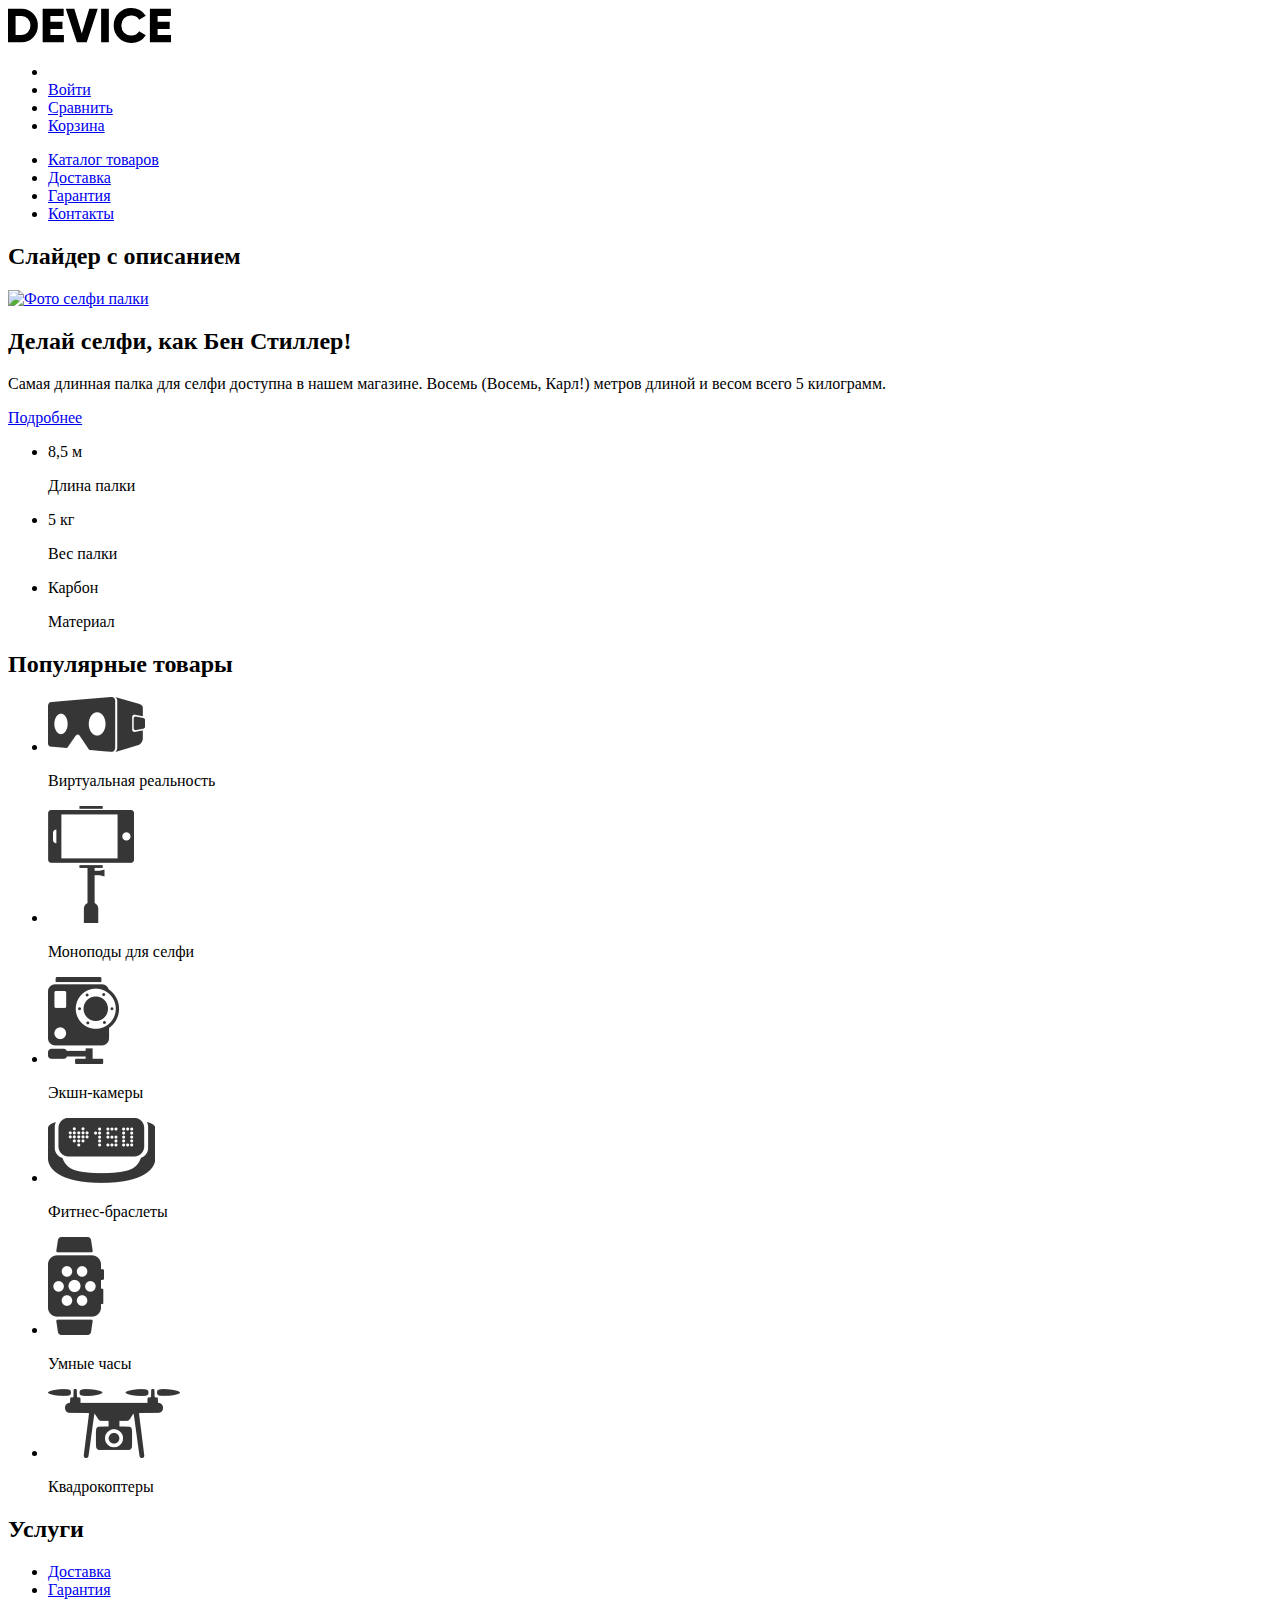
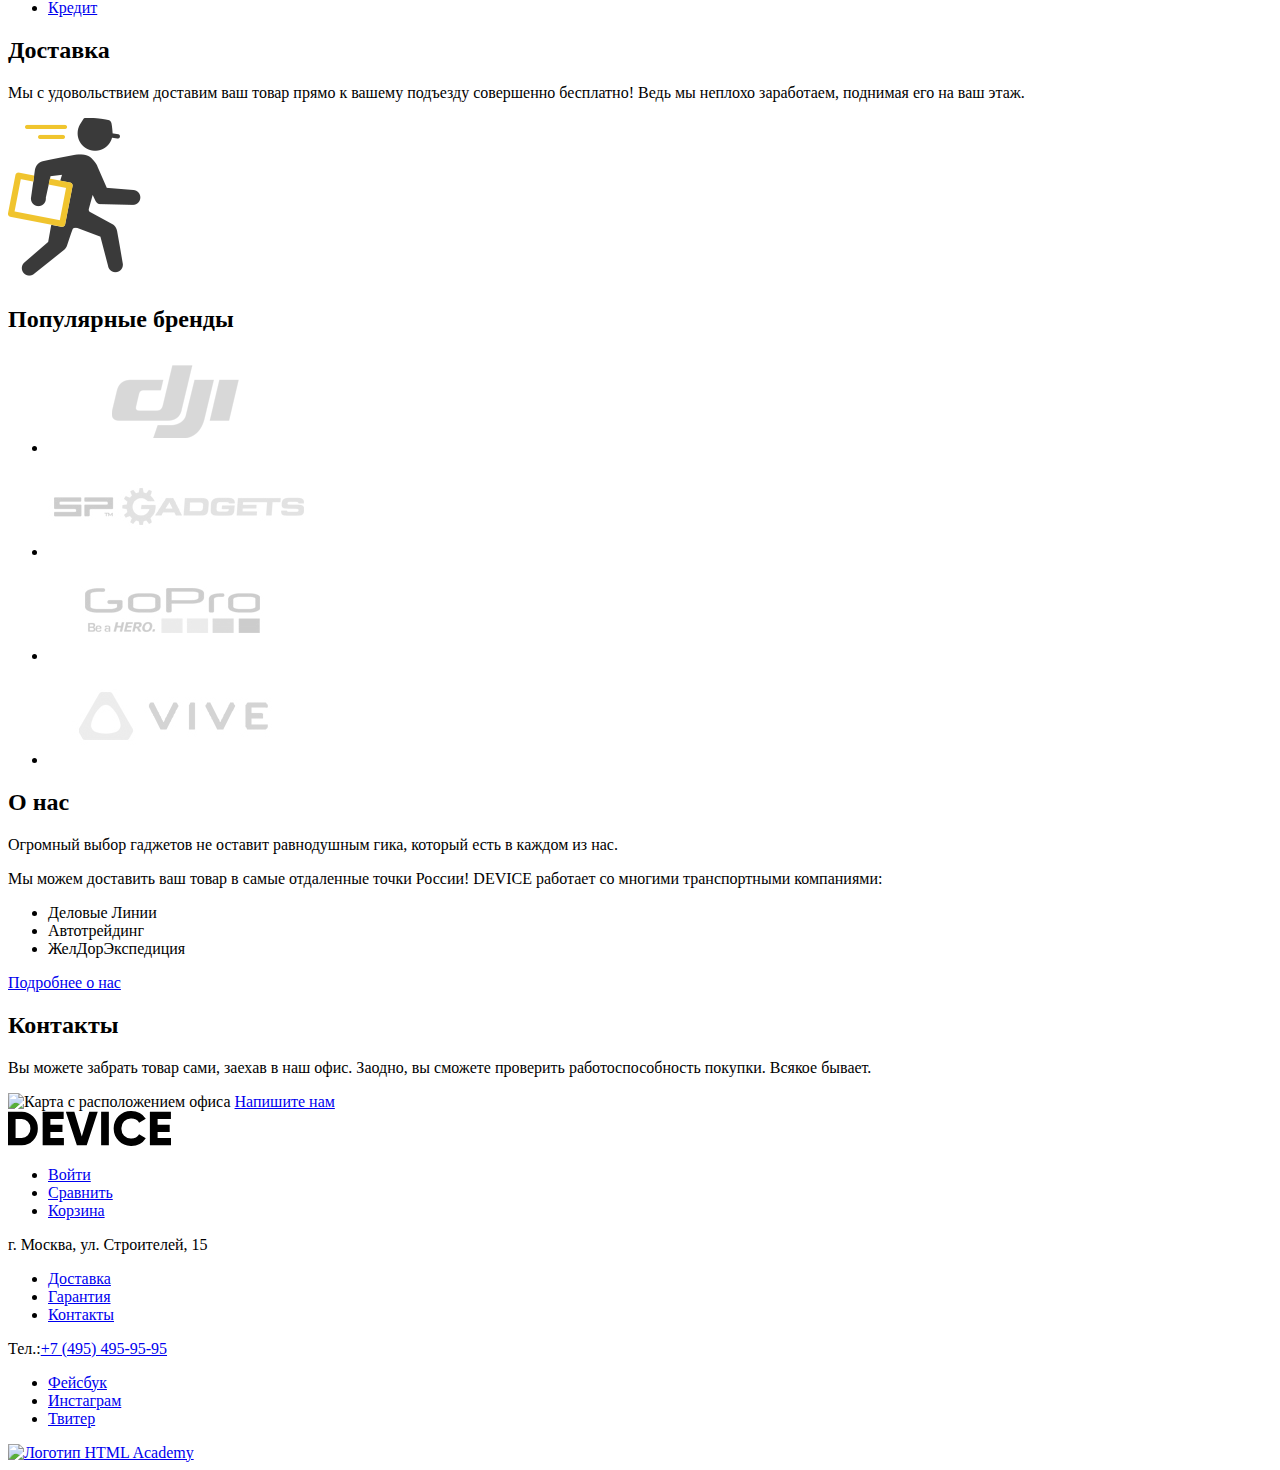
==== index.html @ d60d4b9e "Исправленны замечания." ====
<!DOCTYPE html>
<html lang="ru">
  <head>
    <meta charset="utf-8">
    <title>Девайс</title>
  </head>
  <body>

    <header>
      <a href="index.html"> 
        <img src="img/logo.svg" width="163" height="35" alt="Логотип Device">
      </a>
      <ul>
        <li> <!-- Здесь будет форма --> </li>
        <li><a href="#">Войти</a></li>
        <li><a href="#">Сравнить</a></li>
        <li><a href="#">Корзина</a></li>
      </ul>
      <nav>
        <ul>
          <li><a href="catalog.html">Каталог товаров</a></li>
          <li><a href="delivery.html">Доставка</a></li>
          <li><a href="warranty.html">Гарантия</a></li>
          <li><a href="contacts.html">Контакты</a></li>
        </ul>
      </nav>
    </header>

    <main>
      <section>
        <h2 class="visually-hidden">Слайдер с описанием</h2>
        <a href="#">
          <img src="img/slider-1.png" width="384" height="486" alt="Фото селфи палки">
        </a>
        <h2>Делай селфи, как Бен Стиллер!</h2>
         <p>Самая длинная палка для селфи доступна в нашем магазине.
           Восемь (Восемь, Карл!) метров длиной и весом всего 5 килограмм.
         </p>
         <a href="#">Подробнее</a>
         <ul>
           <li>
             <p>8,5 м</p>
             <p>Длина палки</p>
           </li>
           <li>
             <p>5 кг</p>
             <p>Вес палки</p>
           </li>
           <li>
             <p>Карбон</p>
             <p>Материал</p>
           </li>
         </ul>
      </section>
      <section>
        <h2 class="visually-hidden">Популярные товары</h2>
        <ul>
          <li>
            <a href="#">
              <img src="img/popular-1.png" width="97" height="55" alt="Иконка виртуальная реальность">
            </a>
            <p>Виртуальная реальность</p>
          </li>
          <li>
            <a href="#">
              <img src="img/popular-2.png" width="86" height="117" alt="Иконка моноподы для селфи">
            </a>
            <p>Моноподы для селфи</p>
          </li>
          <li>
            <a href="#">
              <img src="img/popular-3.png" width="71" height="87" alt="Иконка экшн-камеры">
            </a>
            <p>Экшн-камеры</p>
          </li>
          <li>
            <a href="#">
              <img src="img/popular-4.png" width="107" height="65" alt="Иконка фитнес-браслеты">
            </a>
            <p>Фитнес-браслеты</p>
          </li>
          <li>
            <a href="#">
              <img src="img/popular-5.png" width="56" height="98" alt="Иконка умные часы">
            </a>
            <p>Умные часы</p>
          </li>
          <li>
            <a href="#">
              <img src="img/popular-6.png" width="132" height="69" alt="Иконка квадрокоптеры">
            </a>
            <p>Квадрокоптеры</p>
          </li>
        </ul>
      </section>
      <section>
        <h2 class="visually-hidden">Услуги</h2>
        <ul>
          <li>
            <a href="#">Доставка</a>
          </li>
          <li>
            <a href="#">Гарантия</a>
          </li>
          <li>
            <a href="#">Кредит</a>
          </li>
        </ul>
        <h2>Доставка</h2>
        <p>Мы с удовольствием доставим ваш товар прямо к вашему подъезду совершенно бесплатно!
           Ведь мы неплохо заработаем, поднимая его на ваш этаж.
        </p>
        <img src="img/delivery.png" width="136" height="164" alt="Иконка доставка">
      </section>
      <section>
        <h2 class="visually-hidden">Популярные бренды</h2>
        <ul>
          <li>
            <a href="#">
              <img src="img/brand-1.png" width="260" height="100" alt="Логотип Dji">
            </a>
          </li>
          <li>
            <a href="#">
              <img src="img/brand-2.png" width="260" height="100" alt="Логотип SP Gadgets">
            </a>
          </li>
          <li>
            <a href="#">
              <img src="img/brand-3.png" width="260" height="100" alt="Логотип GoPro">
            </a>
          </li>
          <li>
            <a href="#">
              <img src="img/brand-4.png" width="260" height="100" alt="Доготип Vive">
            </a>
          </li>
        </ul>
      </section>
      <section>
        <h2>О нас</h2>
        <p>Огромный выбор гаджетов не оставит равнодушным гика, который есть в каждом из нас.</p>
        <p>Мы можем доставить ваш товар в самые отдаленные точки России! DEVICE работает со многими транспортными компаниями:</p>
        <ul>
          <li>Деловые Линии</li>
          <li>Автотрейдинг</li>
          <li>ЖелДорЭкспедиция</li>
        </ul>
        <a href="#">Подробнее о нас</a>
      </section>
      <section>
        <h2>Контакты</h2>
        <p>Вы можете забрать товар сами, заехав в наш офис. Заодно, вы сможете проверить работоспособность покупки. Всякое бывает.</p>
        <img src="img/map.png" width="560" height="222" alt="Карта с расположением офиса">
        <a href="#">Напишите нам</a>
      </section>
    </main>

    <footer>
      <a href="index.html">
        <img src="img/logo.svg" width="163" height="35" alt="Логотип Device">
      </a>
      <ul>
        <li><a href="#">Войти</a></li>
        <li><a href="#">Сравнить</a></li>
        <li><a href="#">Корзина</a></li>
      </ul>     
      <p>г. Москва, ул. Строителей, 15</p>
      <ul>
        <li><a href="#">Доставка</a></li>
        <li><a href="#">Гарантия</a></li>
        <li><a href="#">Контакты</a></li>
      </ul>
      <span>Тел.:<a href="#">+7 (495) 495-95-95</a></span>      
      <ul>
        <li><a href="#">Фейсбук</a></li>
        <li><a href="#">Инстаграм</a></li>
        <li><a href="#">Твитер</a></li>
      </ul>
      <a href="https://htmlacademy.ru">
        <img src="img/htmlacademy.svg" width="27" height="35" alt="Логотип HTML Academy">
      </a>
    </footer>    

  </body>
</html>
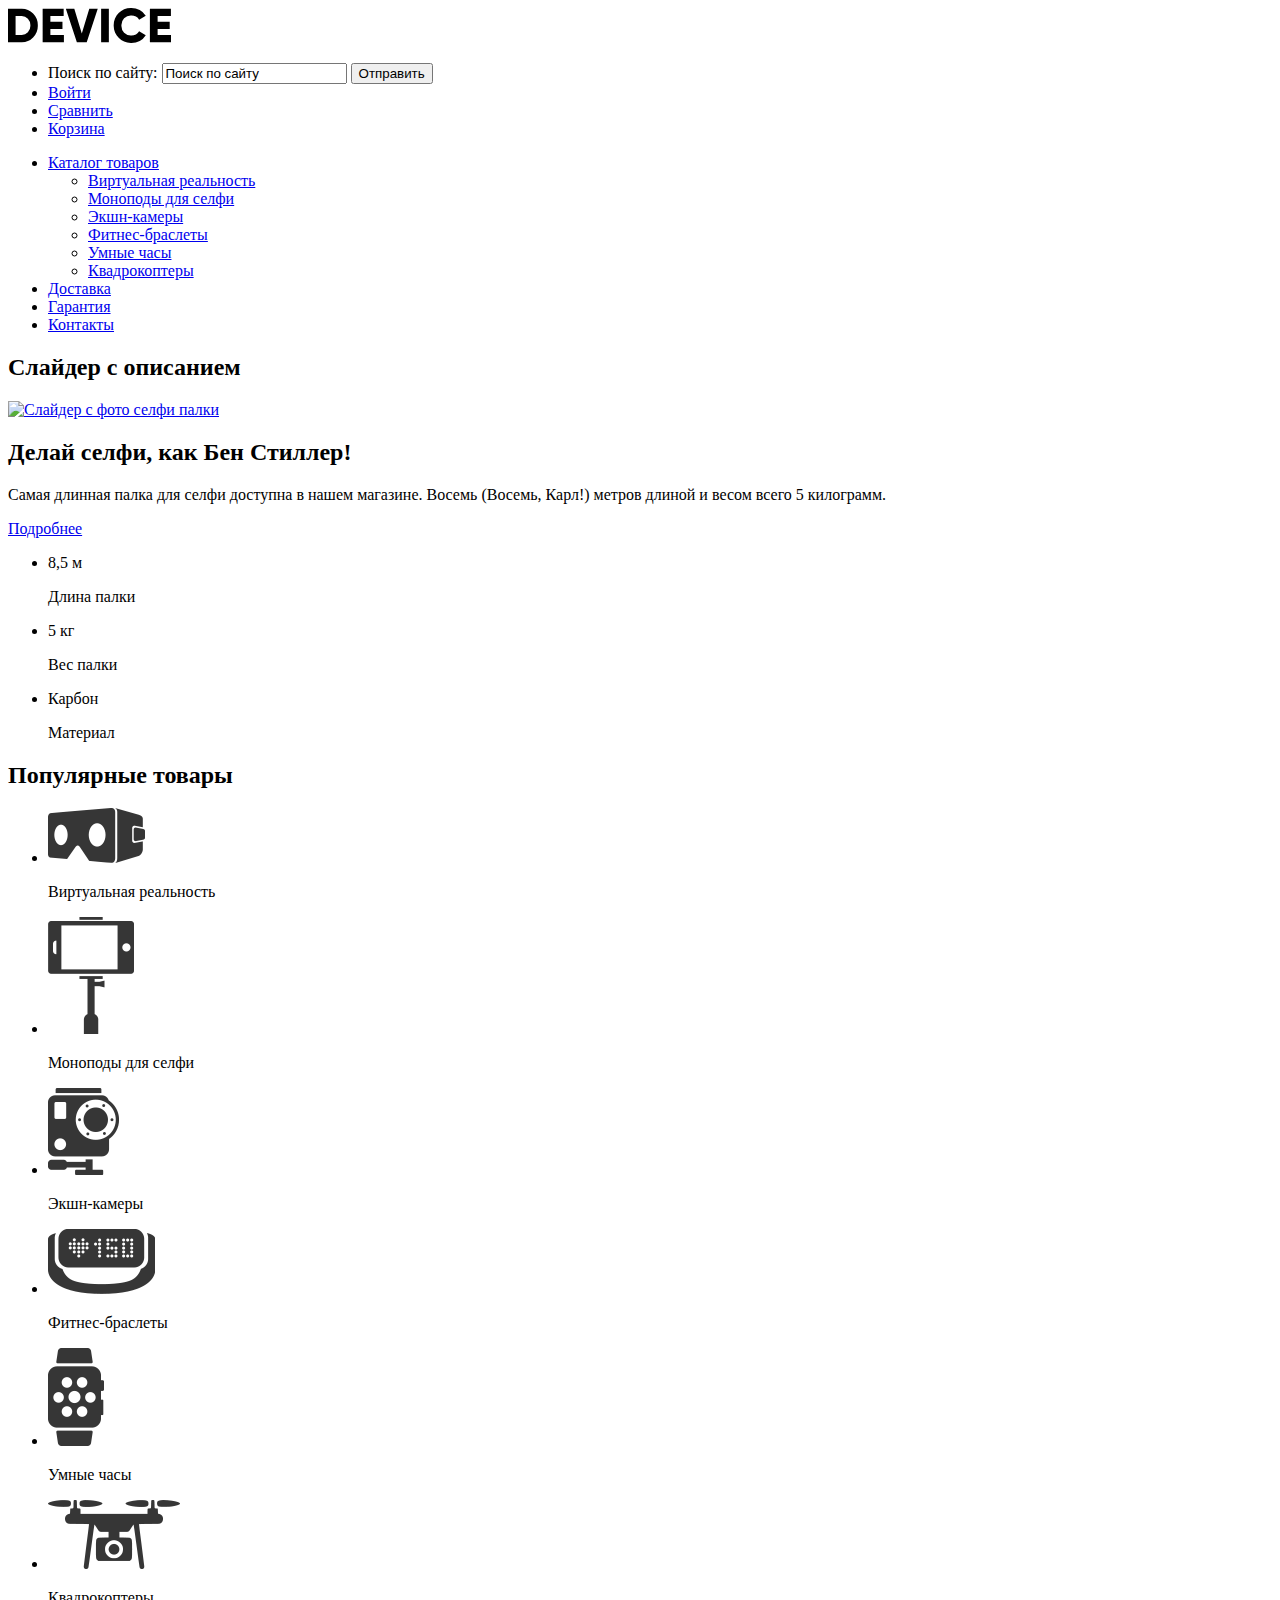
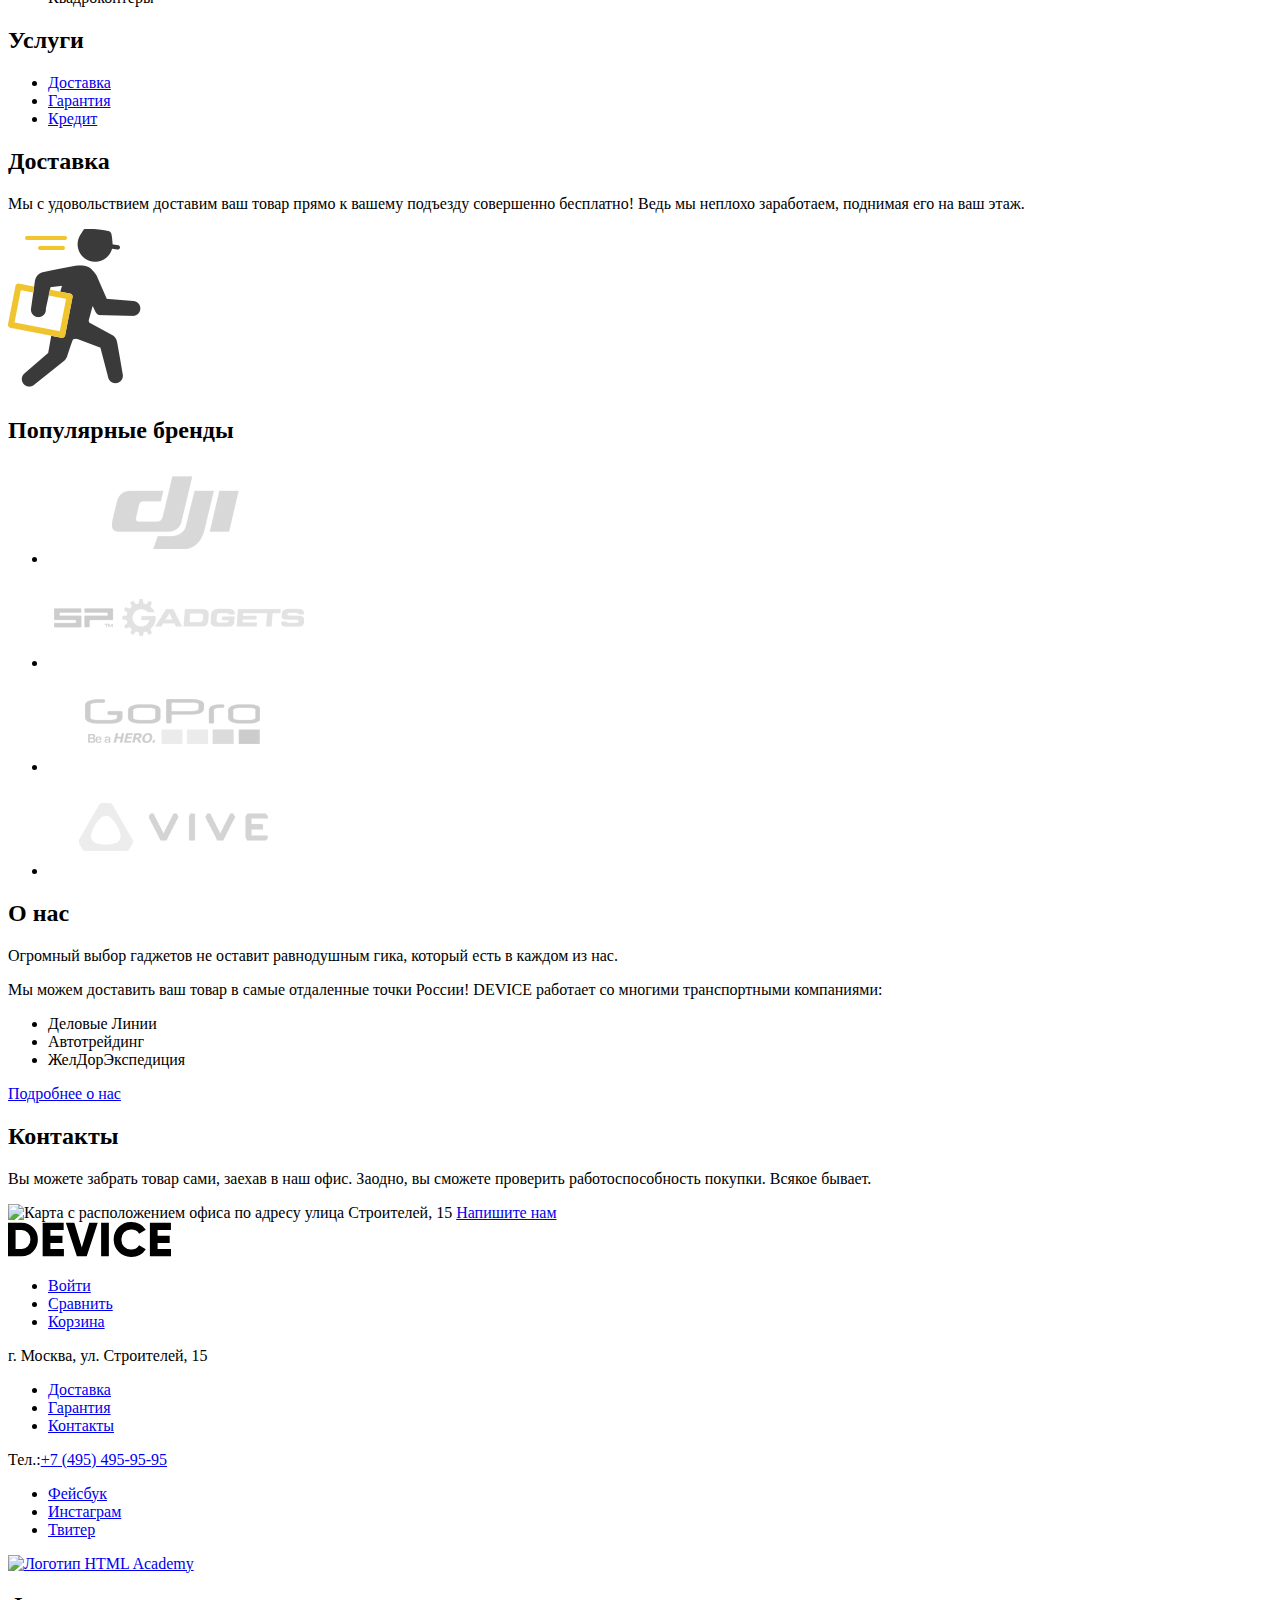
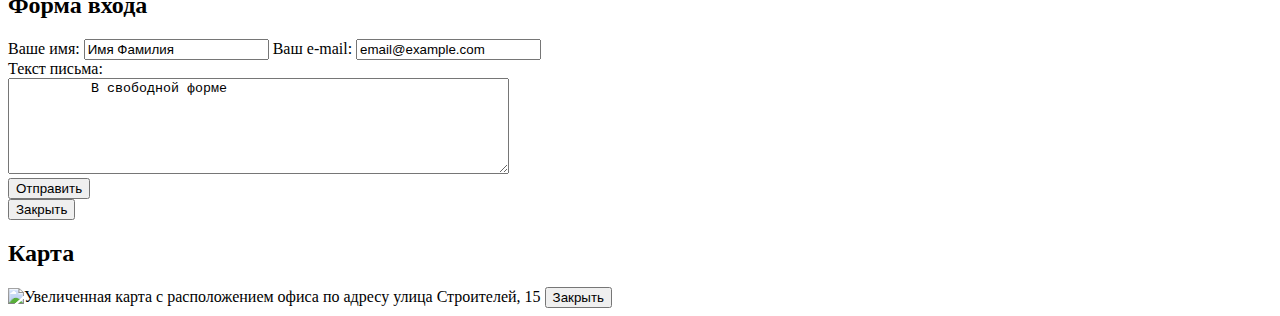
==== commit 557bce29: "Исправил)" ====
--- a/index.html
+++ b/index.html
@@ -11,14 +11,32 @@
         <img src="img/logo.svg" width="163" height="35" alt="Логотип Device">
       </a>
       <ul>
-        <li> <!-- Здесь будет форма --> </li>
+        <li>
+          <form action="https://echo.htmlacademy.ru" method="get">
+            <label class="visually-hidden" for="site-search">
+              Поиск по сайту:
+            </label>
+            <input type="text" name="search" id="site-search" value="Поиск по сайту">
+            <button class="visually-hidden" type="button">Отправить</button> 
+          </form>
+        </li>
         <li><a href="#">Войти</a></li>
         <li><a href="#">Сравнить</a></li>
         <li><a href="#">Корзина</a></li>
       </ul>
       <nav>
         <ul>
-          <li><a href="catalog.html">Каталог товаров</a></li>
+          <li>
+            <a href="catalog.html">Каталог товаров</a>
+            <ul>
+              <li><a href="#">Виртуальная реальность</a></li>
+              <li><a href="#"> Моноподы для селфи</a></li>
+              <li><a href="#">Экшн-камеры</a></li>
+              <li><a href="#">Фитнес-браслеты</a></li>
+              <li><a href="#">Умные часы</a></li>
+              <li><a href="#">Квадрокоптеры</a></li>
+            </ul>
+          </li>
           <li><a href="delivery.html">Доставка</a></li>
           <li><a href="warranty.html">Гарантия</a></li>
           <li><a href="contacts.html">Контакты</a></li>
@@ -30,7 +48,7 @@
       <section>
         <h2 class="visually-hidden">Слайдер с описанием</h2>
         <a href="#">
-          <img src="img/slider-1.png" width="384" height="486" alt="Фото селфи палки">
+          <img src="img/slider-1.png" width="384" height="486" alt="Слайдер с фото селфи палки">
         </a>
         <h2>Делай селфи, как Бен Стиллер!</h2>
          <p>Самая длинная палка для селфи доступна в нашем магазине.
@@ -151,7 +169,7 @@
       <section>
         <h2>Контакты</h2>
         <p>Вы можете забрать товар сами, заехав в наш офис. Заодно, вы сможете проверить работоспособность покупки. Всякое бывает.</p>
-        <img src="img/map.png" width="560" height="222" alt="Карта с расположением офиса">
+        <img src="img/map.png" width="560" height="222" alt="Карта с расположением офиса по адресу улица Строителей, 15">
         <a href="#">Напишите нам</a>
       </section>
     </main>
@@ -180,7 +198,36 @@
       <a href="https://htmlacademy.ru">
         <img src="img/htmlacademy.svg" width="27" height="35" alt="Логотип HTML Academy">
       </a>
-    </footer>    
+    </footer>
+    
+    <section>
+      <h2 class="visually-hidden">Форма входа</h2>
+      <form action="https://echo.htmlacademy.ru" method="post">
+        <label>
+          Ваше имя:
+          <input type="text" name="login" value="Имя Фамилия">
+        </label>
+        <label>
+          Ваш e-mail:
+          <input type="text" name="e-mail" value="email@example.com">
+        </label>
+        <br>
+        <label for="letter-field">Текст письма:</label>
+        <br>
+        <textarea name="letter" id="letter-field" rows="6" cols="60">
+          В свободной форме
+        </textarea>
+        <br>
+        <input type="submit" value="Отправить">
+      </form>
+      <button type="button">Закрыть</button>
+    </section>
+
+    <section>
+      <h2 class="visually-hidden">Карта</h2>
+      <img src="img/zoom-map.png" width="960" height="559" alt="Увеличенная карта с расположением офиса по адресу улица Строителей, 15">
+      <button type="button">Закрыть</button>
+    </section>
 
   </body>
 </html>
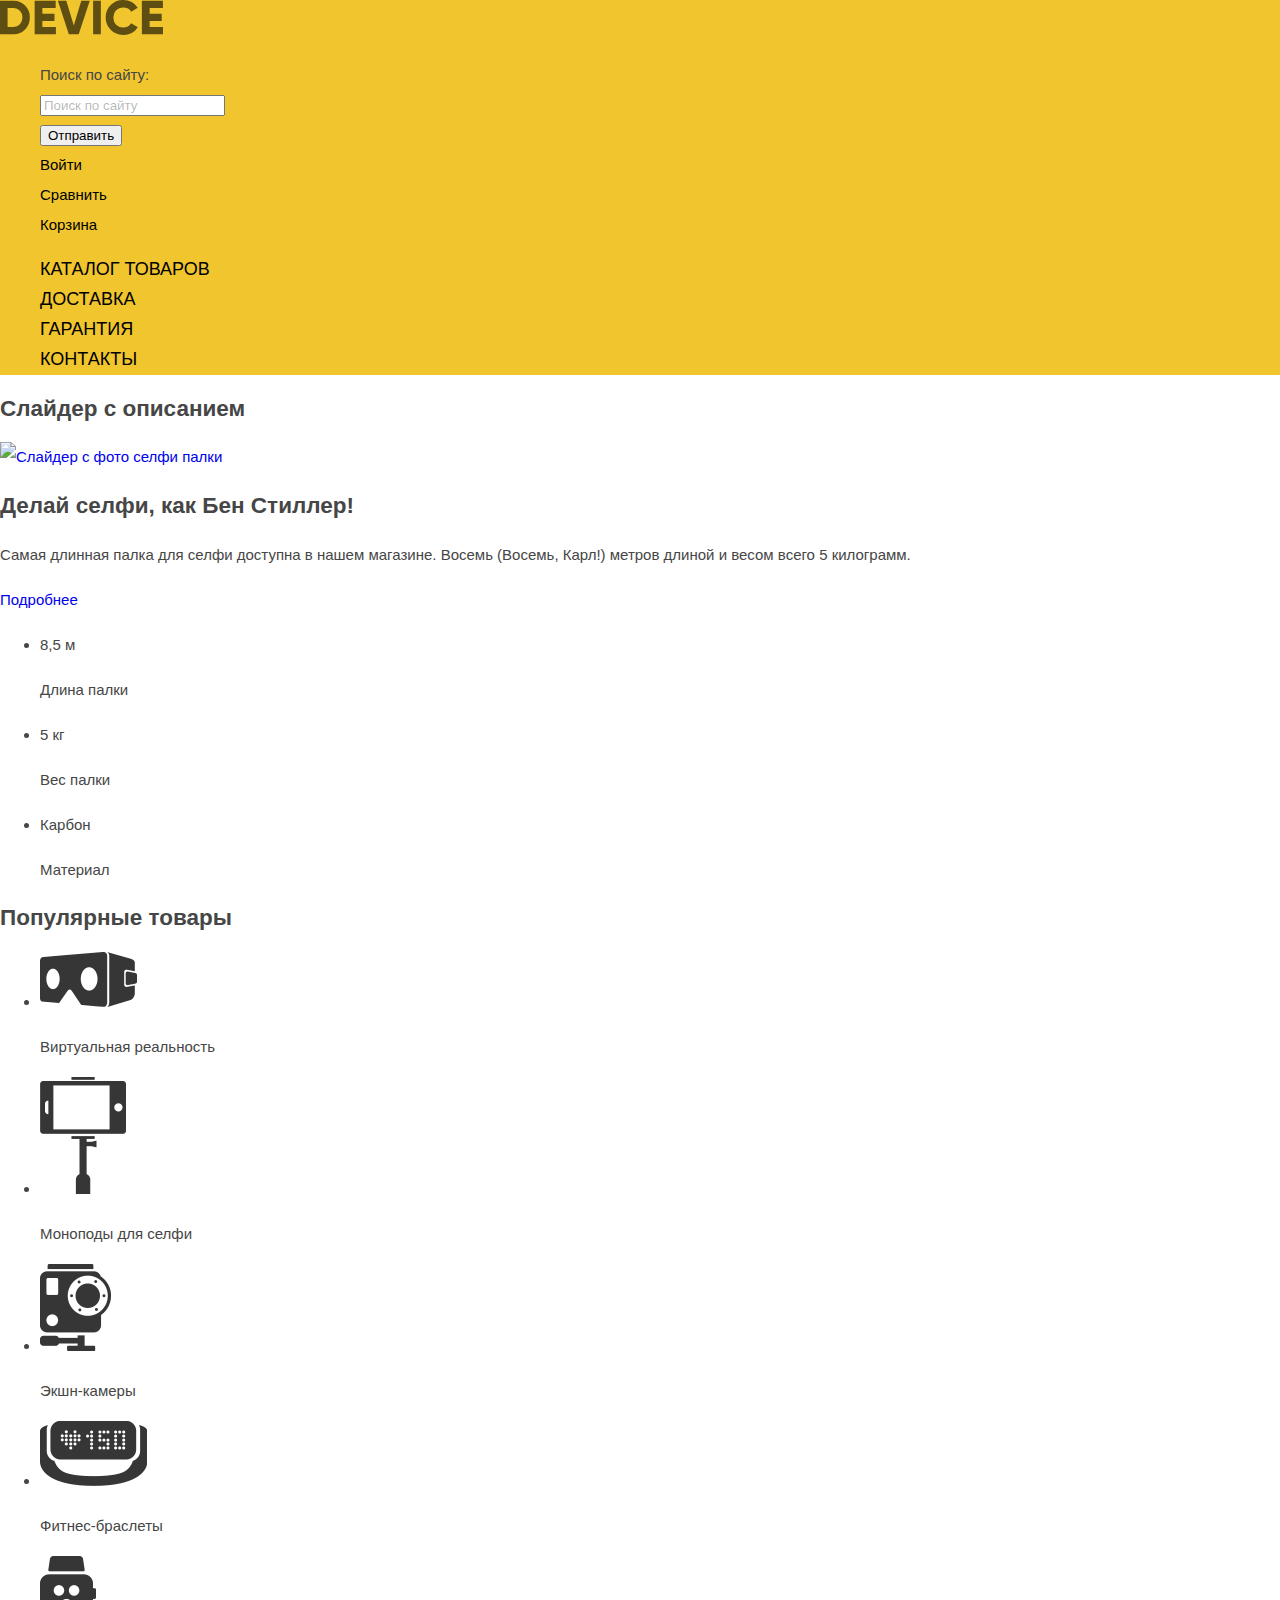
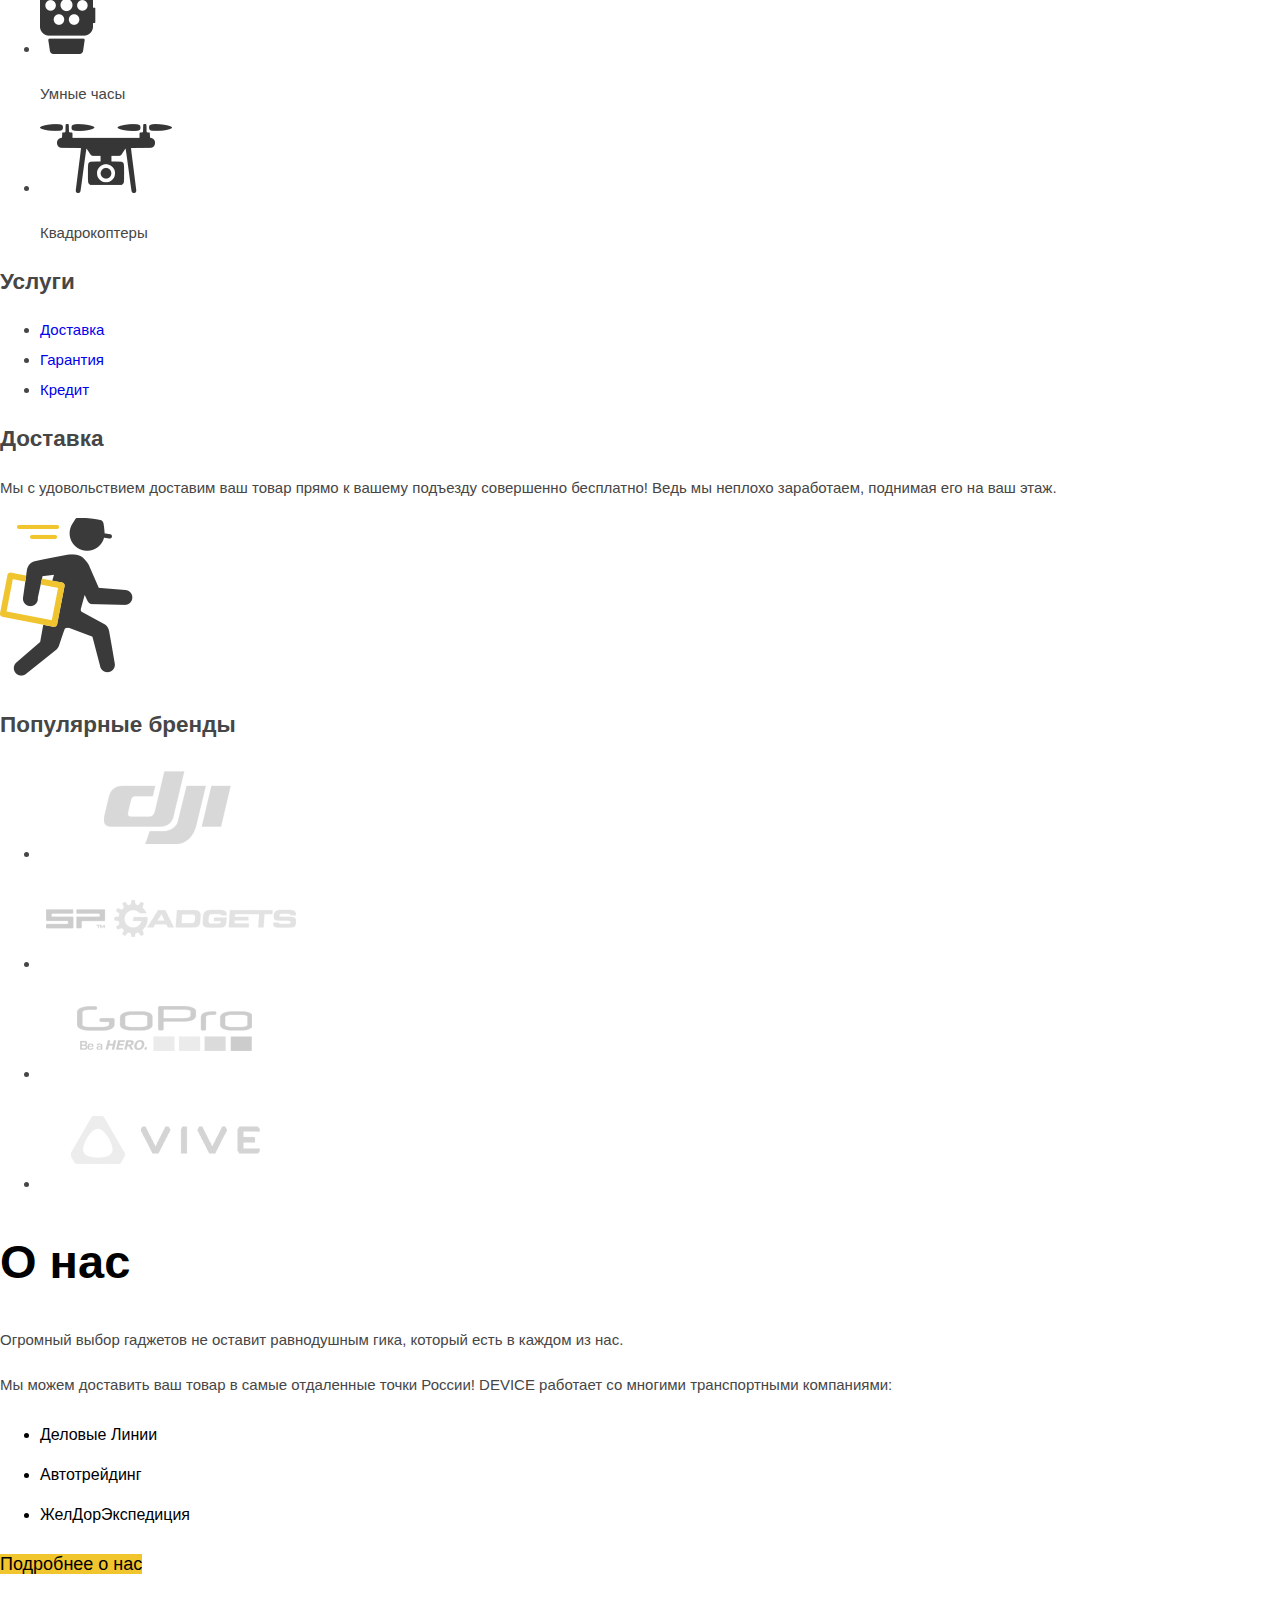
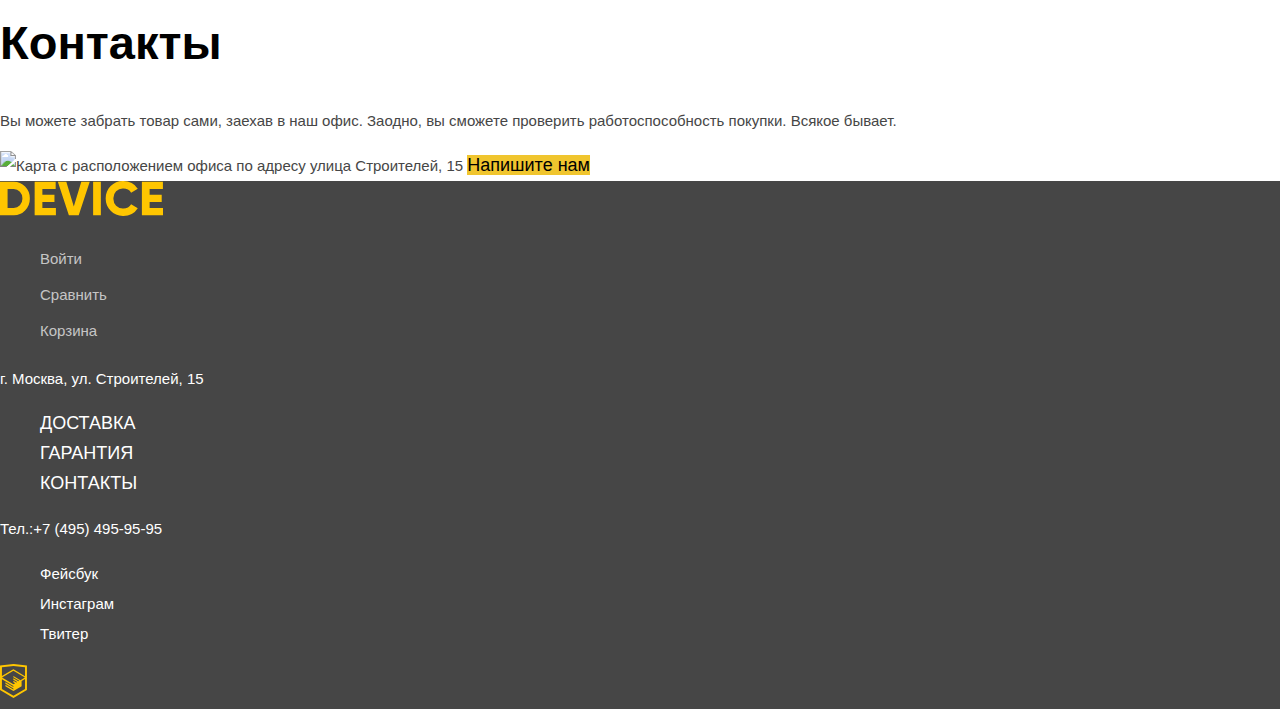
==== commit 08c3e6cb: "Доработанное ДЗ№5" ====
--- a/index.html
+++ b/index.html
@@ -3,20 +3,27 @@
   <head>
     <meta charset="utf-8">
     <title>Девайс</title>
+    <link href="../fonts/opensanslight.woff2" rel="stylesheet">
+    <link href="css/normalize.css" rel="stylesheet">
+    <link href="css/style.css" rel="stylesheet">
   </head>
   <body>
 
     <header>
-      <a href="index.html"> 
-        <img src="img/logo.svg" width="163" height="35" alt="Логотип Device">
-      </a>
-      <ul>
+      <div class="logo">
+        <a href="index.html"> 
+          <img src="img/logo.svg" width="163" height="35" alt="Логотип Device">
+        </a>
+      </div>
+      <ul class="custom-nav">
         <li>
           <form action="https://echo.htmlacademy.ru" method="get">
             <label class="visually-hidden" for="site-search">
               Поиск по сайту:
             </label>
-            <input type="text" name="search" id="site-search" value="Поиск по сайту">
+            <div class="search-box">
+              <input class="site-search" type="text" name="search" id="site-search" value="Поиск по сайту">
+            </div>
             <button class="visually-hidden" type="button">Отправить</button> 
           </form>
         </li>
@@ -25,10 +32,10 @@
         <li><a href="#">Корзина</a></li>
       </ul>
       <nav>
-        <ul>
+        <ul class="nav">
           <li>
             <a href="catalog.html">Каталог товаров</a>
-            <ul>
+            <ul class="popup-nav">
               <li><a href="#">Виртуальная реальность</a></li>
               <li><a href="#"> Моноподы для селфи</a></li>
               <li><a href="#">Экшн-камеры</a></li>
@@ -155,52 +162,72 @@
           </li>
         </ul>
       </section>
-      <section>
-        <h2>О нас</h2>
-        <p>Огромный выбор гаджетов не оставит равнодушным гика, который есть в каждом из нас.</p>
-        <p>Мы можем доставить ваш товар в самые отдаленные точки России! DEVICE работает со многими транспортными компаниями:</p>
-        <ul>
-          <li>Деловые Линии</li>
-          <li>Автотрейдинг</li>
-          <li>ЖелДорЭкспедиция</li>
-        </ul>
-        <a href="#">Подробнее о нас</a>
-      </section>
-      <section>
-        <h2>Контакты</h2>
-        <p>Вы можете забрать товар сами, заехав в наш офис. Заодно, вы сможете проверить работоспособность покупки. Всякое бывает.</p>
-        <img src="img/map.png" width="560" height="222" alt="Карта с расположением офиса по адресу улица Строителей, 15">
-        <a href="#">Напишите нам</a>
-      </section>
+      <div class="info">
+        <section>
+          <h2>О нас</h2>
+          <p>Огромный выбор гаджетов не оставит равнодушным гика, который есть в каждом из нас.</p>
+          <p>Мы можем доставить ваш товар в самые отдаленные точки России! DEVICE работает со многими транспортными компаниями:</p>
+          <ul>
+            <li>Деловые Линии</li>
+            <li>Автотрейдинг</li>
+            <li>ЖелДорЭкспедиция</li>
+          </ul>
+          <a href="#">Подробнее о нас</a>
+        </section>
+        <section>
+          <h2>Контакты</h2>
+          <p>Вы можете забрать товар сами, заехав в наш офис. Заодно, вы сможете проверить работоспособность покупки. Всякое бывает.</p>
+          <img src="img/map.png" width="560" height="222" alt="Карта с расположением офиса по адресу улица Строителей, 15">
+          <a href="#">Напишите нам</a>
+        </section>
+      </div>
     </main>
-
+    
     <footer>
-      <a href="index.html">
-        <img src="img/logo.svg" width="163" height="35" alt="Логотип Device">
-      </a>
-      <ul>
+      <div class="footer-logo">
+        <a href="index.html">
+          <svg xmlns="http://www.w3.org/2000/svg" width="163" height="35">
+          <path d="M-.151.702v33.6h13.532a15.72 15.72 0 0011.72-4.824 16.458 16.458 0 004.712-11.976 16.458 16.458 0 00-4.712-11.976A15.723
+           15.723 0 0013.381.702H-.151zM7.582 26.91V8.091h5.8a8.646 8.646 0 016.5 2.568 9.407 9.407 0 012.489 6.84 9.406 9.406 0 01-2.489 6.84
+            8.642 8.642 0 01-6.5 2.568h-5.8zm34.8-5.952h12.082v-7.3H42.378V8.091h13.291V.702H34.645v33.6H55.91V26.91H42.378v-5.952zm36.343
+             13.344L89.744.702h-8.458l-7.491 24.72L66.304.702h-8.457l11.019 33.6h9.859zm14.4 0h7.733V.702h-7.733v33.6zm38.615-1.416a15.506
+              15.506 0 006.041-5.688l-6.67-3.84a7.482 7.482 0 01-3.165 3.024 9.87 9.87 0 01-4.664 1.1 9.595 9.595 0 01-7.177-2.736 9.909 9.909
+               0 01-2.682-7.248 9.909 9.909 0 012.682-7.248 9.595 9.595 0 017.177-2.736 9.897 9.897 0 014.639 1.08 7.592 7.592 0 013.19
+                3.048l6.67-3.84a15.873 15.873 0 00-6.09-5.688 17.42 17.42 0 00-8.409-2.088c-9.779-.272-17.797 7.691-17.591 17.472-.208 9.781
+                7.809 17.747 17.588 17.476a17.52 17.52 0 008.458-2.088zm17.881-11.928h12.082v-7.3h-12.085V8.091h13.29V.702h-21.023v33.6h21.265V26.91h-13.532v-5.952z"
+                  data-name="-e-logo" fill-rule="evenodd" fill="#ffc600"/></svg>
+        </a>
+      </div>
+      <ul class="footer-custom-nav">
         <li><a href="#">Войти</a></li>
         <li><a href="#">Сравнить</a></li>
         <li><a href="#">Корзина</a></li>
       </ul>     
-      <p>г. Москва, ул. Строителей, 15</p>
-      <ul>
+      <p class="address">г. Москва, ул. Строителей, 15</p>
+      <ul class="footer-nav">
         <li><a href="#">Доставка</a></li>
         <li><a href="#">Гарантия</a></li>
         <li><a href="#">Контакты</a></li>
       </ul>
-      <span>Тел.:<a href="#">+7 (495) 495-95-95</a></span>      
-      <ul>
+      <span class="telephone">Тел.:<a href="#">+7 (495) 495-95-95</a></span>      
+      <ul class="socials">
         <li><a href="#">Фейсбук</a></li>
         <li><a href="#">Инстаграм</a></li>
         <li><a href="#">Твитер</a></li>
       </ul>
-      <a href="https://htmlacademy.ru">
-        <img src="img/htmlacademy.svg" width="27" height="35" alt="Логотип HTML Academy">
-      </a>
+      <div class="logo-academy">
+        <a href="https://htmlacademy.ru">
+          <svg xmlns="http://www.w3.org/2000/svg" width="27" height="35">
+            <path d="M13.62.017L13.472 0 0 1.412v24.661l13.473 8.017 13.43-7.99.042-.025V1.412L13.62.017zm11.399
+             12.11L13.495 5.334l-.001-.104-.087.05-.088-.056v.109L1.925 12.118V3.147l11.548-1.212L25.02 3.147v8.98zm-11.614-5.34L24.923
+              13.5l-4.479 2.64-7.093-4.221-.014 1.415 5.904 3.513-.86.507-5.03-2.992-.014 1.415 3.827 2.275-.782.523-3.031-1.787-.014 1.413
+               1.853 1.091-1.8 1.081-11.356-6.751 11.371-6.835zm-11.48 8.34l11.411 6.791.016 1.044-7.942-4.728-.015 1.416 7.979 4.795.018 1.076-7.973-4.74-.013
+                1.414 8.021 4.822.046.025 8.143-4.872-.011-5.177 3.415-2.036v10.021L13.472 31.85 1.925 24.979v-9.852z" fill="#ffc600"/></svg>
+        </a>
+      </div>
     </footer>
     
-    <section>
+    <section class="login-form">
       <h2 class="visually-hidden">Форма входа</h2>
       <form action="https://echo.htmlacademy.ru" method="post">
         <label>
@@ -223,7 +250,7 @@
       <button type="button">Закрыть</button>
     </section>
 
-    <section>
+    <section class="popup-map">
       <h2 class="visually-hidden">Карта</h2>
       <img src="img/zoom-map.png" width="960" height="559" alt="Увеличенная карта с расположением офиса по адресу улица Строителей, 15">
       <button type="button">Закрыть</button>
--- a/css/style.css
+++ b/css/style.css
@@ -0,0 +1,295 @@
+body {
+    margin: 0;
+    padding: 0;
+
+    font-family: "OpenSans-Light", Arial, sans-serif;
+
+    font-size: 15px;
+    line-height: 30px;
+    font-weight: 300;
+    color: #464646;
+
+    background-color: #ffffff;
+}
+
+@font-face {
+    font-family: "OpenSans";
+    font-weight: 300;
+    src: url(../fonts/opensans.woff) format("woff"), url(../fonts/opensans.woff2) format("woff2");
+}
+
+@font-face {
+    font-family: "OpenSans-Light";
+    font-weight: 300;
+    src: url(../fonts/opensanslight.woff) format("woff"), url(../fonts/opensanslight.woff2) format("woff2");
+}
+
+@font-face {
+    font-family: "Gilroy-ExtraBold";
+    font-weight: 700;
+    src: url(../fonts/gilroyextrabold.woff) format("woff"), url(../fonts/gilroyextrabold.woff2) format("woff2");
+}
+
+@font-face {
+    font-family: "Gilroy-Light";
+    font-weight: 300;
+    src: url(../fonts/gilroylight.woff) format("woff"), url(../fonts/gilroylight.woff2) format("woff2");
+}
+
+a {
+    text-decoration: none; 
+}
+
+/* HEADER */
+header {
+    background-color: #f0c52e;
+}
+
+/* logo */
+.logo a {
+    outline: none;
+}
+
+.logo a:hover,
+.logo a:focus {
+    opacity: 0.6;
+}
+
+.logo a:active {
+    opacity: 0.3;
+}
+
+/* custom-nav */
+.custom-nav {
+    list-style: none;    
+}
+.custom-nav a {
+    font-size: 15px;
+    line-height: 30px;
+    color: #000000;
+    background-color: #f0c52e;
+    outline: none;
+}
+
+/* form search */
+.site-search {
+    color: rgba(0, 0, 0, 0.3);
+}
+
+.search-box input:hover {
+    color: rgba(0, 0, 0, 0.6);
+}
+
+.search-box input:focus {
+    color: #000000;
+}
+
+/* nav */
+.nav {
+    list-style: none;
+}
+.nav a {
+    font-family: "Gilroy-ExtraBold", Arial, sans-serif;
+    font-size: 18px;
+    line-height: 24px;
+    color: #000000;
+    background-color: #f0c52e;
+    text-transform: uppercase;
+    outline: none;
+}
+
+.custom-nav a:hover,
+.custom-nav a:focus,
+.nav a:hover,
+.nav a:focus {
+    color: rgba(0, 0, 0, 0.6);
+}
+
+.custom-nav a:active,
+.nav a:active {
+    color: rgba(0, 0, 0, 0.3);
+
+}
+
+.popup-nav {
+    display: none;
+}
+/* MAIN */
+
+
+/* info */
+.info h2 {
+    font-family: "Gilroy-ExtraBold", Arial, sans-serif;
+    font-size: 47px;
+    line-height: 48px;
+    color: #000000;
+    background-color: #ffffff;
+}
+
+.info li {
+    font-family: "Gilroy-ExtraBold", Arial, sans-serif;
+    font-size: 16px;
+    line-height: 40px;
+    color: #000000;
+    background-color: #ffffff;
+}
+
+.info a {
+    font-family: "Gilroy-ExtraBold", Arial, sans-serif;
+    font-size: 18px;
+    line-height: 24px;
+    color: #000000;
+    background-color: #f0c52e;
+}
+
+/* FOOTER */
+
+footer {
+    background-color: #464646;
+}
+/* footer-logo */
+.footer-logo a{
+    outline: none;
+}
+
+.footer-logo a:hover,
+.footer-logo a:focus {
+    opacity: 0.6;
+}
+
+.footer-logo a:active {
+    opacity: 0.3;
+}
+
+/* footer-custom-nav */
+.footer-custom-nav {
+    list-style: none;
+}
+
+.footer-custom-nav a {
+    font-size: 15px;
+    line-height: 36px;
+    color: rgba(255, 255, 255, 0.7);
+    background-color: #464646;
+    outline: none;
+}
+
+.footer-custom-nav a:hover,
+.footer-custom-nav a:focus {
+    color: #ffffff;
+}
+
+.footer-custom-nav a:active {
+    color: rgba(255, 255, 255, 0.3);
+}
+
+.address {
+    font-size: 15px;
+    line-height: 30px;
+    color: #ffffff;
+    background-color: #464646;
+}
+
+/* footer-nav */
+.footer-nav {
+    list-style: none;
+}
+
+.footer-nav a {
+    font-family: "Gilroy-ExtraBold", Arial, sans-serif;
+    font-size: 18px;
+    line-height: 24px;
+    color: #ffffff;
+    background-color: #464646;
+    text-transform: uppercase;
+    outline: none;
+}
+
+.footer-nav a:hover,
+.footer-nav a:focus {
+    color: rgba(255, 255, 255, 0.6);
+}
+
+.footer-nav a:active {
+    color: rgba(255, 255, 255, 0.3);
+}
+
+.telephone {
+    font-size: 15px;
+    line-height: 30px;
+    color: #ffffff;
+    background-color: #464646;
+}
+
+.telephone a {
+    font-size: 15px;
+    line-height: 30px;
+    color: #ffffff;
+    background-color: #464646;
+}
+
+/* socials */
+.socials {
+    list-style: none;
+}
+
+.socials a {
+    font-size: 15px;
+    line-height: 30px;
+    color: #ffffff;
+    background-color: #464646;
+}
+
+/* logo-academy */
+.logo-academy a {
+    outline: none;
+}
+
+.logo-academy a:hover,
+.logo-academy a:focus {
+    opacity: 0.6;
+}
+
+.logo-academy a:active {
+    opacity: 0.3;
+}
+
+/* popup */
+.login-form,
+.popup-map {
+    display: none;
+}
+
+/* PAGE CATALOG*/
+
+/* MAIN */
+.subtitle {
+    font-family: "Gilroy-ExtraBold", Arial, sans-serif;
+    font-size: 47px;
+    line-height: 48px;
+    color: #000000;
+    background-color: #ffffff;
+}
+
+.breadcrumbs {
+    font-size: 14px;
+    line-height: 24px;
+    color: rgba(0, 0, 0, 0.3);
+    background-color: #ffffff;
+}
+
+.filter {
+    background-color: #ebebeb;
+}
+
+.filter h3 {
+    font-family: "Gilroy-ExtraBold", Arial, sans-serif;
+    font-size: 18px;
+    line-height: 24px;
+    color: #000000;
+    background-color: #ebebeb;
+}
+
+.filter ul {
+    list-style: none;
+}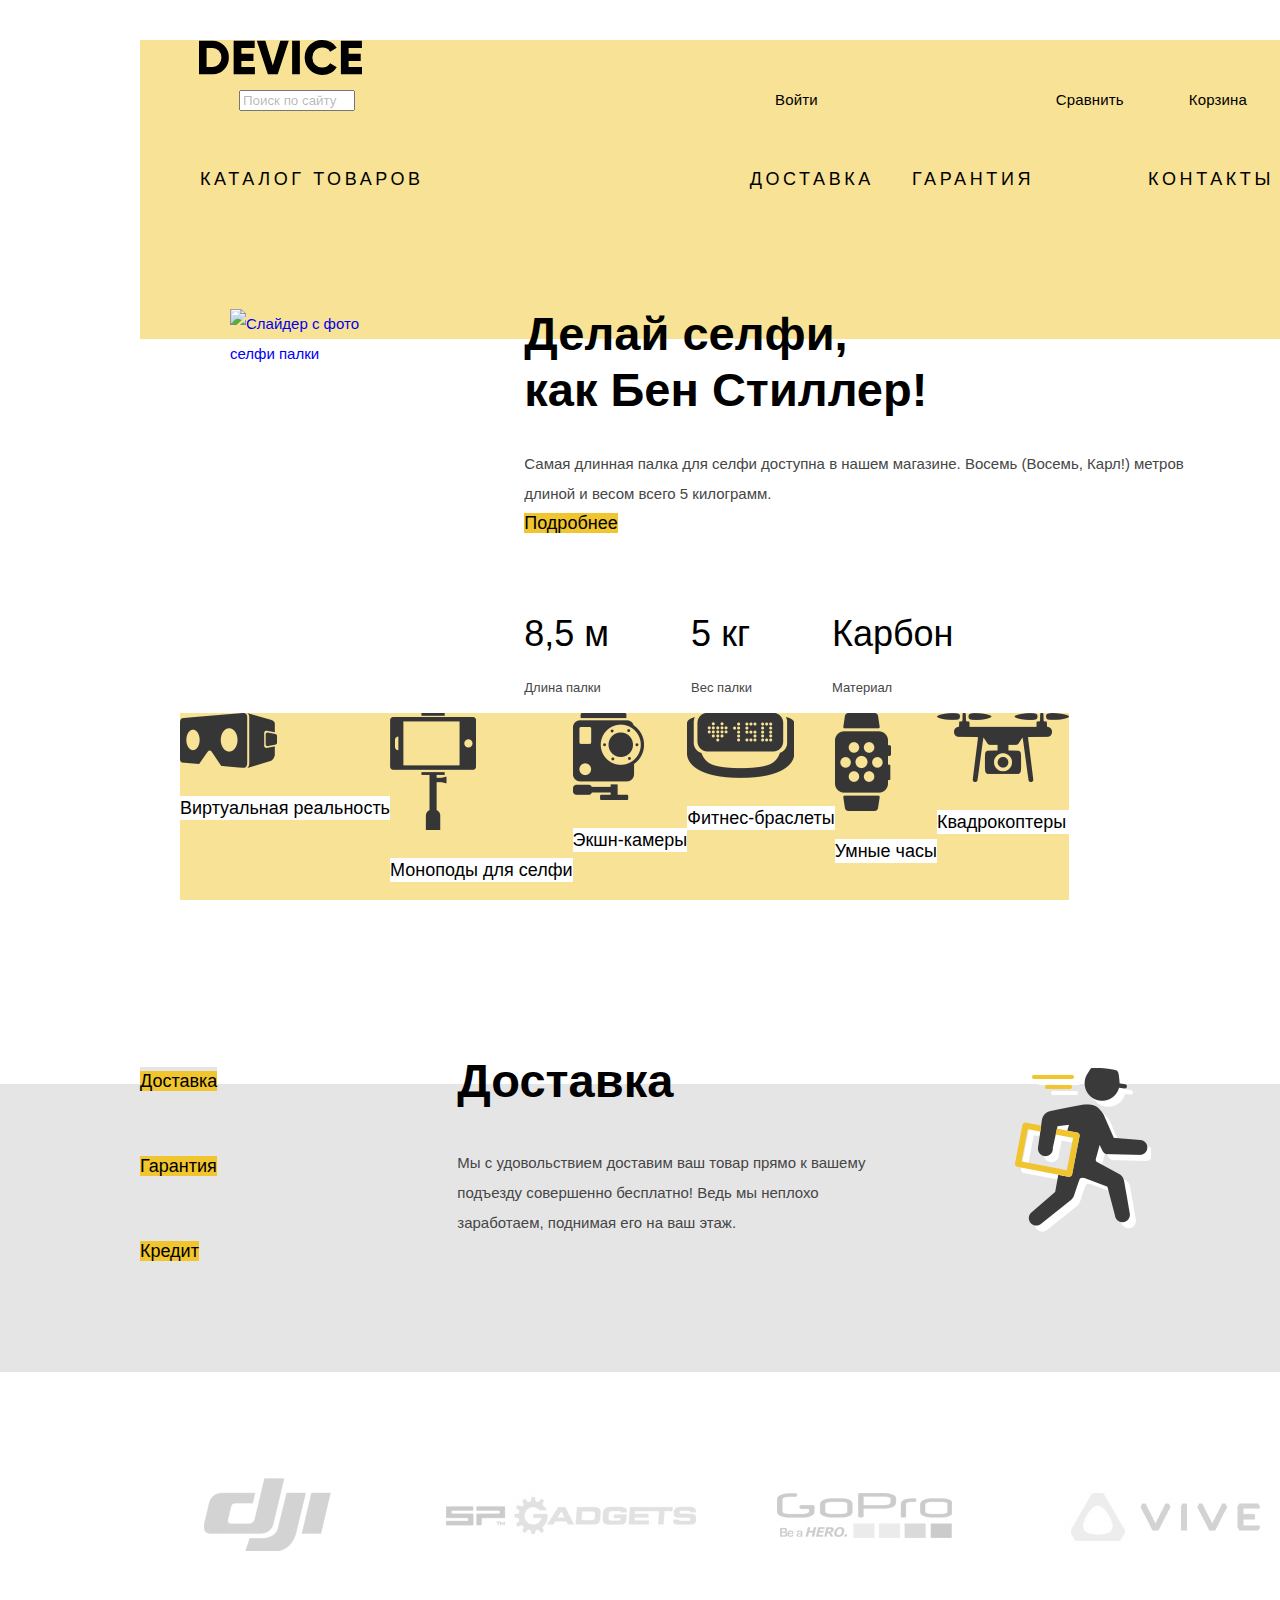
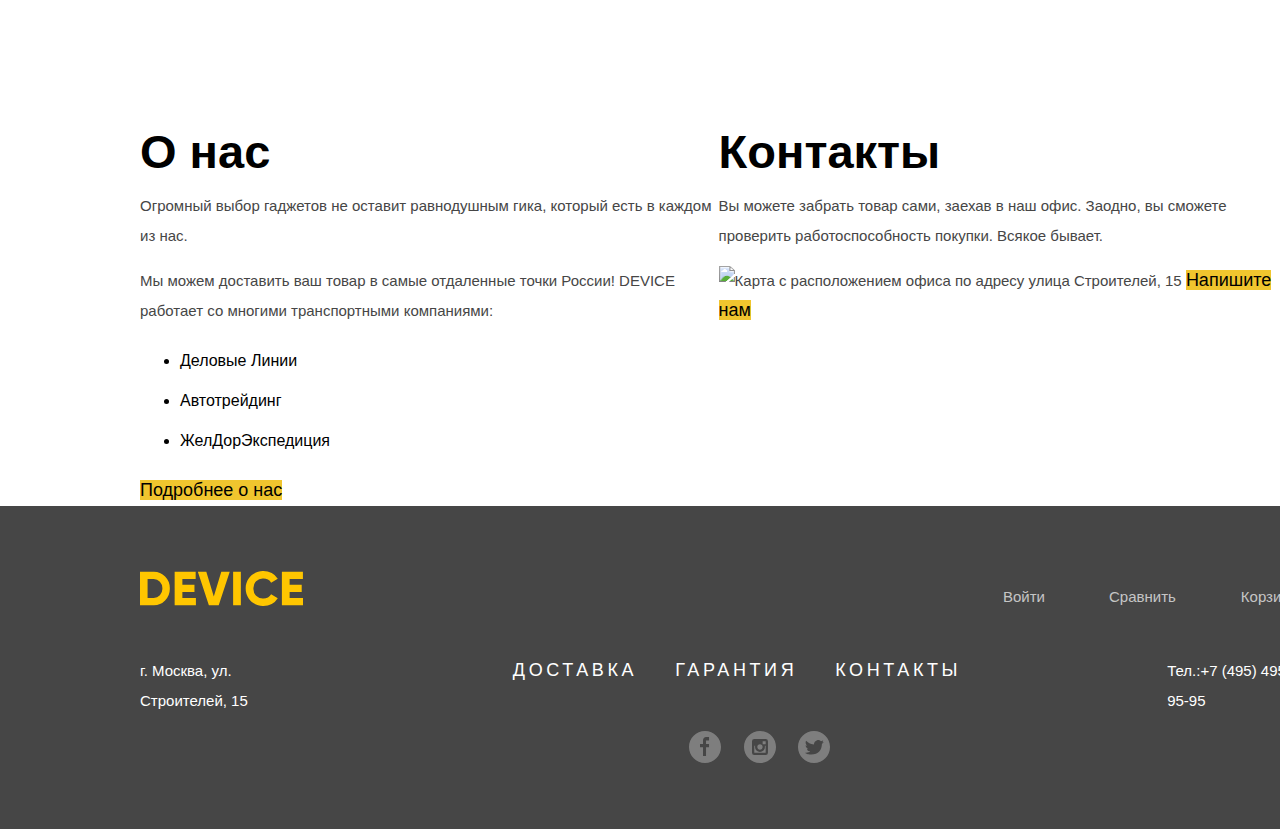
==== commit b70ebd4c: "Сетки" ====
--- a/index.html
+++ b/index.html
@@ -9,77 +9,81 @@
   </head>
   <body>
 
-    <header>
-      <div class="logo">
-        <a href="index.html"> 
-          <img src="img/logo.svg" width="163" height="35" alt="Логотип Device">
-        </a>
-      </div>
-      <ul class="custom-nav">
-        <li>
-          <form action="https://echo.htmlacademy.ru" method="get">
-            <label class="visually-hidden" for="site-search">
-              Поиск по сайту:
-            </label>
-            <div class="search-box">
-              <input class="site-search" type="text" name="search" id="site-search" value="Поиск по сайту">
-            </div>
-            <button class="visually-hidden" type="button">Отправить</button> 
-          </form>
-        </li>
-        <li><a href="#">Войти</a></li>
-        <li><a href="#">Сравнить</a></li>
-        <li><a href="#">Корзина</a></li>
-      </ul>
-      <nav>
-        <ul class="nav">
-          <li>
-            <a href="catalog.html">Каталог товаров</a>
-            <ul class="popup-nav">
-              <li><a href="#">Виртуальная реальность</a></li>
-              <li><a href="#"> Моноподы для селфи</a></li>
-              <li><a href="#">Экшн-камеры</a></li>
-              <li><a href="#">Фитнес-браслеты</a></li>
-              <li><a href="#">Умные часы</a></li>
-              <li><a href="#">Квадрокоптеры</a></li>
-            </ul>
-          </li>
-          <li><a href="delivery.html">Доставка</a></li>
-          <li><a href="warranty.html">Гарантия</a></li>
-          <li><a href="contacts.html">Контакты</a></li>
-        </ul>
-      </nav>
+    <header class="main-header">
+      
+        <div class="logo">
+          <a href="index.html"> 
+            <img src="img/logo.svg" width="163" height="35" alt="Логотип Device">
+          </a>
+        </div>
+        <ul class="custom-nav">
+          <li>
+            <form action="https://echo.htmlacademy.ru" method="get">
+              <label class="visually-hidden" for="site-search">
+                Поиск по сайту:
+              </label>
+              <div class="search-box">
+                <input class="site-search" type="text" name="search" id="site-search" value="Поиск по сайту">
+              </div>
+              <button class="visually-hidden" type="button">Отправить</button> 
+            </form>
+          </li>
+          <li><a href="#">Войти</a></li>
+          <li><a href="#">Сравнить</a></li>
+          <li><a href="#">Корзина</a></li>
+        </ul>
+        <nav>
+          <ul class="nav">
+            <li>
+              <a href="catalog.html">Каталог товаров</a>
+              <ul class="popup-nav">
+                <li><a href="#">Виртуальная реальность</a></li>
+                <li><a href="#"> Моноподы для селфи</a></li>
+                <li><a href="#">Экшн-камеры</a></>
+                <li><a href="#">Фитнес-браслеты</a></li>
+                <li><a href="#">Умные часы</a></li>
+                <li><a href="#">Квадрокоптеры</a></li>
+              </ul>
+            </li>
+            <li><a href="delivery.html">Доставка</a></li>
+            <li><a href="warranty.html">Гарантия</a></li>
+            <li><a href="contacts.html">Контакты</a></li>
+          </ul>
+        </nav>
+      
     </header>
 
-    <main>
-      <section>
+    <main class="main-content">
+      <section class="slider">
         <h2 class="visually-hidden">Слайдер с описанием</h2>
         <a href="#">
           <img src="img/slider-1.png" width="384" height="486" alt="Слайдер с фото селфи палки">
         </a>
-        <h2>Делай селфи, как Бен Стиллер!</h2>
-         <p>Самая длинная палка для селфи доступна в нашем магазине.
-           Восемь (Восемь, Карл!) метров длиной и весом всего 5 килограмм.
-         </p>
-         <a href="#">Подробнее</a>
-         <ul>
-           <li>
-             <p>8,5 м</p>
-             <p>Длина палки</p>
-           </li>
-           <li>
-             <p>5 кг</p>
-             <p>Вес палки</p>
-           </li>
-           <li>
-             <p>Карбон</p>
-             <p>Материал</p>
-           </li>
-         </ul>
-      </section>
-      <section>
+        <div class="slider-desc">
+          <h2 class="slogan">Делай селфи,<br> как Бен Стиллер!</h2>
+          <p class="desc">Самая длинная палка для селфи доступна в нашем магазине.
+             Восемь (Восемь, Карл!) метров длиной и весом всего 5 килограмм.
+          </p>
+          <a class="button-product" href="#">Подробнее</a>
+          <ul class="features">
+            <li>
+              <p class="parameters">8,5 м</p>
+              <p class="benefits">Длина палки</p>
+            </li>
+            <li>
+              <p class="parameters">5 кг</p>
+              <p class="benefits">Вес палки</p>
+            </li>
+            <li>
+              <p class="parameters">Карбон</p>
+              <p class="benefits">Материал</p>
+            </li>
+          </ul>
+        </div>
+      </section>
+      <section class="product-categories">
         <h2 class="visually-hidden">Популярные товары</h2>
-        <ul>
+        <ul class="popular-product">
           <li>
             <a href="#">
               <img src="img/popular-1.png" width="97" height="55" alt="Иконка виртуальная реальность">
@@ -118,28 +122,32 @@
           </li>
         </ul>
       </section>
-      <section>
+      <section class="services-background">
         <h2 class="visually-hidden">Услуги</h2>
-        <ul>
-          <li>
-            <a href="#">Доставка</a>
-          </li>
-          <li>
-            <a href="#">Гарантия</a>
-          </li>
-          <li>
-            <a href="#">Кредит</a>
-          </li>
-        </ul>
-        <h2>Доставка</h2>
-        <p>Мы с удовольствием доставим ваш товар прямо к вашему подъезду совершенно бесплатно!
-           Ведь мы неплохо заработаем, поднимая его на ваш этаж.
-        </p>
-        <img src="img/delivery.png" width="136" height="164" alt="Иконка доставка">
+        <div class="services-list">
+          <ul class="services">
+            <li>
+              <a href="#">Доставка</a>
+            </li>
+            <li>
+              <a href="#">Гарантия</a>
+            </li>
+            <li>
+              <a href="#">Кредит</a>
+            </li>
+          </ul>
+        </div>
+        <div class="services-info">
+          <h2 class="services-title">Доставка</h2>
+          <p class="services-desc">Мы с удовольствием доставим ваш товар прямо к вашему подъезду совершенно бесплатно!
+             Ведь мы неплохо заработаем, поднимая его на ваш этаж.
+          </p>
+        </div>
+          <img src="img/delivery.png" width="136" height="164" alt="Иконка доставка">        
       </section>
       <section>
         <h2 class="visually-hidden">Популярные бренды</h2>
-        <ul>
+        <ul class="popular-brand">
           <li>
             <a href="#">
               <img src="img/brand-1.png" width="260" height="100" alt="Логотип Dji">
@@ -163,7 +171,7 @@
         </ul>
       </section>
       <div class="info">
-        <section>
+        <section class="information">
           <h2>О нас</h2>
           <p>Огромный выбор гаджетов не оставит равнодушным гика, который есть в каждом из нас.</p>
           <p>Мы можем доставить ваш товар в самые отдаленные точки России! DEVICE работает со многими транспортными компаниями:</p>
@@ -174,7 +182,7 @@
           </ul>
           <a href="#">Подробнее о нас</a>
         </section>
-        <section>
+        <section class="contacts">
           <h2>Контакты</h2>
           <p>Вы можете забрать товар сами, заехав в наш офис. Заодно, вы сможете проверить работоспособность покупки. Всякое бывает.</p>
           <img src="img/map.png" width="560" height="222" alt="Карта с расположением офиса по адресу улица Строителей, 15">
@@ -183,7 +191,7 @@
       </div>
     </main>
     
-    <footer>
+    <footer class="main-footer">
       <div class="footer-logo">
         <a href="index.html">
           <svg xmlns="http://www.w3.org/2000/svg" width="163" height="35">
@@ -196,34 +204,62 @@
                 3.048l6.67-3.84a15.873 15.873 0 00-6.09-5.688 17.42 17.42 0 00-8.409-2.088c-9.779-.272-17.797 7.691-17.591 17.472-.208 9.781
                 7.809 17.747 17.588 17.476a17.52 17.52 0 008.458-2.088zm17.881-11.928h12.082v-7.3h-12.085V8.091h13.29V.702h-21.023v33.6h21.265V26.91h-13.532v-5.952z"
                   data-name="-e-logo" fill-rule="evenodd" fill="#ffc600"/></svg>
-        </a>
-      </div>
-      <ul class="footer-custom-nav">
-        <li><a href="#">Войти</a></li>
-        <li><a href="#">Сравнить</a></li>
-        <li><a href="#">Корзина</a></li>
-      </ul>     
-      <p class="address">г. Москва, ул. Строителей, 15</p>
-      <ul class="footer-nav">
-        <li><a href="#">Доставка</a></li>
-        <li><a href="#">Гарантия</a></li>
-        <li><a href="#">Контакты</a></li>
-      </ul>
-      <span class="telephone">Тел.:<a href="#">+7 (495) 495-95-95</a></span>      
-      <ul class="socials">
-        <li><a href="#">Фейсбук</a></li>
-        <li><a href="#">Инстаграм</a></li>
-        <li><a href="#">Твитер</a></li>
-      </ul>
-      <div class="logo-academy">
-        <a href="https://htmlacademy.ru">
-          <svg xmlns="http://www.w3.org/2000/svg" width="27" height="35">
-            <path d="M13.62.017L13.472 0 0 1.412v24.661l13.473 8.017 13.43-7.99.042-.025V1.412L13.62.017zm11.399
-             12.11L13.495 5.334l-.001-.104-.087.05-.088-.056v.109L1.925 12.118V3.147l11.548-1.212L25.02 3.147v8.98zm-11.614-5.34L24.923
-              13.5l-4.479 2.64-7.093-4.221-.014 1.415 5.904 3.513-.86.507-5.03-2.992-.014 1.415 3.827 2.275-.782.523-3.031-1.787-.014 1.413
-               1.853 1.091-1.8 1.081-11.356-6.751 11.371-6.835zm-11.48 8.34l11.411 6.791.016 1.044-7.942-4.728-.015 1.416 7.979 4.795.018 1.076-7.973-4.74-.013
-                1.414 8.021 4.822.046.025 8.143-4.872-.011-5.177 3.415-2.036v10.021L13.472 31.85 1.925 24.979v-9.852z" fill="#ffc600"/></svg>
-        </a>
+        </a>     
+        <ul class="footer-custom-nav">
+          <li><a href="#">Войти</a></li>
+          <li><a href="#">Сравнить</a></li>
+          <li><a href="#">Корзина</a></li>
+        </ul>
+      </div>
+      <div class="container-footer-nav">     
+        <p class="address">г. Москва, ул. Строителей, 15</p>
+        <ul class="footer-nav">
+          <li><a href="#">Доставка</a></li>
+          <li><a href="#">Гарантия</a></li>
+          <li><a href="#">Контакты</a></li>
+        </ul>
+        <span class="telephone">Тел.:<a href="#">+7 (495) 495-95-95</a></span>
+      </div>
+      <div class="container-socials">      
+        <ul class="socials">
+          <li>
+            <a href="#">
+              <svg xmlns="http://www.w3.org/2000/svg" width="32" height="32">
+                <path fill="#FFF" d="M16 0C7.164 0 0 7.163 0 16s7.164 16 16 16c8.837 0 16-7.164 16-16S24.837 0 16 0zm4.062
+                 9.455h-3.021v3.444h3.021v3.445h-3.021v8.61H14.02v-8.61H11v-3.445h3.021V9.455c0-1.902 1.353-3.445 3.021-3.445h3.021v3.445z"/></svg>
+            </a>
+          </li>
+          <li>
+            <a href="#">
+              <svg xmlns="http://www.w3.org/2000/svg" width="32" height="32"><g fill="#FFF">
+                <path d="M20.916 16a4.938 4.938 0 11-9.877 0c0-.394.051-.773.138-1.14h-.897v6.838h11.396V14.86h-.897c.086.367.137.746.137 1.14z"/>
+                <path d="M15.978 18.659c1.466 0 2.659-1.193 2.659-2.659s-1.193-2.659-2.659-2.659c-1.466 0-2.659 1.193-2.659 2.659s1.192 2.659 2.659
+                 2.659zm2.659-8.357h3.039v3.039h-3.039z"/><path d="M16 0C7.164 0 0 7.164 0 16c0 8.837 7.164 16 16 16 8.837 0 16-7.163
+                  16-16 0-8.836-7.163-16-16-16zm7.955 21.698a2.285 2.285 0 01-2.279 2.279H10.279A2.285 2.285 0 018 21.698V10.302a2.286
+                   2.286 0 012.279-2.279h11.396a2.286 2.286 0 012.279 2.279v11.396z"/></g></svg>
+            </a>
+          </li>
+          <li>
+            <a href="#">
+              <svg xmlns="http://www.w3.org/2000/svg" width="32" height="32">
+                <path fill="#FFF" d="M16 0C7.164 0 0 7.164 0 16c0 8.837 7.164 16 16 16 8.837 0 16-7.163 16-16 0-8.836-7.163-16-16-16zm7.944
+                 12.809c-.251 6.516-3.463 10.832-10.992 10.702h-.486c-.447 0-4.543-.443-5.344-1.823 2.479.19 4.247-.406
+                  5.12-1.136-1.048-.289-2.923-.461-3.251-2.848.384.104.618.221 1.299.113-1.307-.824-2.758-1.519-2.679-3.643.311.317 1.164.518
+                   1.46.457-.768-.233-2.149-3.244-.974-4.781 1.984 1.79 4.075 3.482 7.804 3.643.227-2.214 1.24-3.699 3.168-4.325 1.84-.479 3.255.26
+                    3.901 1.138.737-.224 1.453-.466 2.193-.685-.004.833-.569 1.463-.935 1.709.747.165 1.423-.475 1.423-.475-.184.963-1.094 1.725-1.707 1.954z"/></svg>
+            </a>
+          </li>
+        </ul>
+        <div class="logo-academy">
+          <a href="https://htmlacademy.ru">
+            <svg xmlns="http://www.w3.org/2000/svg" width="27" height="35">
+              <path d="M13.62.017L13.472 0 0 1.412v24.661l13.473 8.017 13.43-7.99.042-.025V1.412L13.62.017zm11.399
+               12.11L13.495 5.334l-.001-.104-.087.05-.088-.056v.109L1.925 12.118V3.147l11.548-1.212L25.02 3.147v8.98zm-11.614-5.34L24.923
+                13.5l-4.479 2.64-7.093-4.221-.014 1.415 5.904 3.513-.86.507-5.03-2.992-.014 1.415 3.827 2.275-.782.523-3.031-1.787-.014 1.413
+                 1.853 1.091-1.8 1.081-11.356-6.751 11.371-6.835zm-11.48 8.34l11.411 6.791.016 1.044-7.942-4.728-.015 1.416 7.979 4.795.018 1.076-7.973-4.74-.013
+                  1.414 8.021 4.822.046.025 8.143-4.872-.011-5.177 3.415-2.036v10.021L13.472 31.85 1.925 24.979v-9.852z" fill="#ffc600"/></svg>
+          </a>
+        </div>
       </div>
     </footer>
     
--- a/css/style.css
+++ b/css/style.css
@@ -42,7 +42,7 @@
 
 /* HEADER */
 header {
-    background-color: #f0c52e;
+    background-color: #f7e296;
 }
 
 /* logo */
@@ -66,8 +66,9 @@
 .custom-nav a {
     font-size: 15px;
     line-height: 30px;
-    color: #000000;
-    background-color: #f0c52e;
+    letter-spacing: 0.15px;
+    color: #000000;
+    background-color: #f7e296;
     outline: none;
 }
 
@@ -76,6 +77,10 @@
     color: rgba(0, 0, 0, 0.3);
 }
 
+.search-box input {
+    width: 108px;
+    height: 15px;
+}
 .search-box input:hover {
     color: rgba(0, 0, 0, 0.6);
 }
@@ -92,8 +97,9 @@
     font-family: "Gilroy-ExtraBold", Arial, sans-serif;
     font-size: 18px;
     line-height: 24px;
-    color: #000000;
-    background-color: #f0c52e;
+    letter-spacing: 3.6px;
+    color: #000000;
+    background-color: #f7e296;
     text-transform: uppercase;
     outline: none;
 }
@@ -114,8 +120,119 @@
 .popup-nav {
     display: none;
 }
+
 /* MAIN */
 
+
+/* slider-product */
+.slogan {
+    font-family: "Gilroy-ExtraBold", Arial, sans-serif;
+    font-size: 47px;
+    line-height: 56px;
+    color: #000000;
+}
+
+.desc {
+    font-family: "OpenSans-Light", Arial, sans-serif;
+    font-size: 15px;
+    line-height: 30px;
+    color: #464646;
+    background-color: #ffffff;
+}
+
+.button-product {
+    font-family: "Gilroy-ExtraBold", Arial, sans-serif;
+    font-size: 18px;
+    line-height: 24px;
+    color: #000000;
+    background-color: #f0c52e;
+}
+
+.features li {
+    list-style: none;
+}
+
+.parameters {
+    font-family: "Gilroy-Light", Arial, sans-serif;
+    font-size: 36px;
+    line-height: 48px;
+    color: #000000;
+    background-color: #ffffff;
+}
+
+.benefits {
+    font-family: "OpenSans-Light", Arial, sans-serif;
+    font-size: 13px;
+    line-height: 20px;
+    color: #464646;
+    background-color: #ffffff;
+}
+
+/* popular-product */
+.popular-product li {
+    list-style: none;
+}
+
+.popular-product p {
+    font-family: "Gilroy-ExtraBold", Arial, sans-serif;
+    font-size: 18px;
+    line-height: 24px;
+    color: #000000;
+    background-color: #ffffff;
+}
+
+.popular-product li {
+    background-color: #f7e296;
+}
+
+/* services */
+.services-background {
+    background-color: #e5e5e5;
+}
+
+.services {
+    background-color: #e5e5e5;
+}
+
+.services li {
+    list-style: none;
+}
+
+.services a {
+    font-family: "Gilroy-ExtraBold", Arial, sans-serif;
+    font-size: 18px;
+    line-height: 24px;
+    color: #000000;
+    background-color: #f0c52e;
+}
+
+.services-title {
+    font-family: "Gilroy-ExtraBold", Arial, sans-serif;
+    font-size: 47px;
+    line-height: 48px;
+    color: #000000;
+}
+
+.services-desc {
+    font-family: "OpenSans-Light", Arial, sans-serif;
+    font-size: 15px;
+    line-height: 30px;
+    color: #464646;
+    background-color: #e5e5e5;
+}
+
+/* popular-brand */
+.popular-brand li {
+    list-style: none;
+    filter: grayscale(100%);
+    opacity: 20%;
+}
+
+.popular-brand li:hover,
+.popular-brand li:focus {
+    filter: none;
+    opacity: 100%; 
+}
 
 /* info */
 .info h2 {
@@ -199,6 +316,7 @@
     font-family: "Gilroy-ExtraBold", Arial, sans-serif;
     font-size: 18px;
     line-height: 24px;
+    letter-spacing: 3.6px;
     color: #ffffff;
     background-color: #464646;
     text-transform: uppercase;
@@ -234,10 +352,19 @@
 }
 
 .socials a {
-    font-size: 15px;
-    line-height: 30px;
-    color: #ffffff;
     background-color: #464646;
+    opacity: 30%;
+}
+
+.socials a:hover,
+.socials a:focus {
+    opacity: 60%;
+
+}
+
+.socials a:active {
+    opacity: 10%;
+
 }
 
 /* logo-academy */
@@ -259,6 +386,14 @@
 .popup-map {
     display: none;
 }
+/* visually-hidden */
+.visually-hidden {
+    position: absolute;
+    clip: rect(0 0 0 0);
+    width: 1px;
+    height: 1px;
+    margin: -1px;
+}
 
 /* PAGE CATALOG*/
 
@@ -272,10 +407,41 @@
 }
 
 .breadcrumbs {
+    list-style: none;
+}
+
+.breadcrumbs a {
     font-size: 14px;
     line-height: 24px;
     color: rgba(0, 0, 0, 0.3);
     background-color: #ffffff;
+}
+
+.breadcrumbs li:nth-child(3) {
+    color: rgba(0, 0, 0, 0.3);
+    background-color: #ffffff;
+}
+
+.breadcrumbs a:hover,
+.breadcrumbs a:focus {
+    color: rgba(0, 0, 0, 0.6);
+}
+
+.breadcrumbs a:active {
+    color: rgba(0, 0, 0, 0.1);
+}
+
+.background-subject {
+    background-color: #d9d9d9;
+}
+
+.subject {
+    font-family: "Gilroy-ExtraBold", Arial, sans-serif;
+    font-size: 16px;
+    line-height: 24px;
+    color: #000000;
+    background-color: #d9d9d9;
+    text-transform: uppercase;
 }
 
 .filter {
@@ -292,4 +458,619 @@
 
 .filter ul {
     list-style: none;
+}
+
+/* sorting */
+
+.sorting {
+    background-color: #ebebeb;
+}
+
+.sorting li {
+    list-style: none;
+}
+
+.sorting h2 {
+    font-family: "Gilroy-ExtraBold", Arial, sans-serif;
+    font-size: 16px;
+    line-height: 24px;
+    color: #000000;
+    background-color: #ebebeb;
+    text-transform: uppercase;
+}
+
+.sorting-nav a {
+    font-family: "OpenSans", Arial, sans-serif;
+    font-size: 14px;
+    line-height: 18px;
+    color: rgba(0, 0, 0, 0.3);
+    background-color: #ebebeb;
+}
+
+.sorting-nav li:nth-child(1) a {
+    color:#000000;
+    background-color: #ebebeb;
+}
+
+.sorting-nav a:hover,
+.sorting-nav a:focus {
+    color: rgba(0, 0, 0, 0.6);
+}
+
+.sorting-nav a:active {
+    color: #000000;
+}
+
+
+/* catalog */
+.catalog-list {
+    background-color: #ffffff;
+}
+
+.catalog-list li {
+    list-style: none;
+}
+
+.catalog-item a {
+    font-family: "Gilroy-ExtraBold", Arial, sans-serif;
+    font-size: 18px;
+    line-height: 24px;
+    color: #000000;
+    background-color: #ffffff;
+}
+
+.price {
+    font-family: "Gilroy-Light", Arial, sans-serif;
+    font-size: 16px;
+    line-height: 24px;
+    color: #464646;
+    background-color: #ffffff;
+}
+/* pagination */
+.pagination {
+    background-color: #ebebeb;
+}
+
+.pagination li {
+    list-style: none;
+}
+
+.control-nav a {
+    font-family: "Gilroy-ExtraBold", Arial, sans-serif;
+    font-size: 16px;
+    line-height: 24px;
+    color: #000000;
+    background-color: #ebebeb;
+}
+
+.control-nav li:nth-child(3) a,
+.control-nav li:nth-child(4) a {
+    color:rgba(0, 0, 0, 0.3);
+    background-color: #ebebeb;
+}
+
+/* Сеточные стили */
+
+body {
+    margin: 0;
+    padding: 0;
+    min-width: 1440px;
+}
+
+/* MAIN */
+
+.main-header {
+    display: block;
+    min-height: 299px;
+    margin: 0 auto;
+    margin-top: 40px;
+    width: 1160px;    
+}
+/* Логотип */
+.logo {
+    margin-left: 59px;
+    width: 163px;              
+}
+/* Пользовательская навигация */
+.custom-nav {
+    display: flex;
+    margin: 0;
+    padding: 0;
+    width: 1000px;   /* Заданная ширина это правильно? Страховка при переполнении. */
+    /*padding-top: 53px;*/ /*Позже, когда вынесу Лого за блок*/
+}
+
+.search-box {
+    margin-left: 99px;
+}
+
+.custom-nav li:nth-child(2) {
+    margin-left: 420px;
+}
+
+.custom-nav li:nth-child(3) {
+    margin-left: 238px;   
+}
+
+.custom-nav li:nth-child(4) {
+    margin-left: 65px;
+}
+/* Навигация */
+.nav {
+    display: flex;
+    margin: 0;
+    padding: 0;        /*При задавании ширины ломается!!! */
+    margin-top: 50px;
+    
+}
+
+.nav li:nth-child(1) {
+    margin-left: 60px;
+}
+
+.nav li:nth-child(2) {
+    margin-left: 326px;
+}
+
+.nav li:nth-child(3) {
+    margin-left: 38px;
+}
+
+.nav li:nth-child(4) {
+    margin-left: 114px;
+}
+/* Основное содержание */
+.main-content {
+    display: block;
+    margin: 0 auto;
+    width: 1440px;   
+}
+/* Slider */
+.slider {
+    display: flex;
+    margin-left: 230px;
+    margin-right: 222px;
+}
+
+.slider img {
+    margin-top: -111px;
+}
+
+.slider-desc {
+    flex-direction: column;
+    margin-left: 125px;
+    margin-top: -33px;
+}
+
+.slider-desc h2 {
+    margin: 0;
+}
+
+.desc {
+    margin: 0;
+    padding: 0;
+    margin-top: 31px;
+}
+
+.button-product {
+    margin-top: 62px;                  /*Почему не работает margin*/   
+}
+
+.features {
+    display: flex;
+    margin: 0;
+    padding: 0;
+}
+
+.parameters {
+    margin: 0;
+    padding: 0;
+    margin-top: 71px;
+}
+
+.benefits {
+    margin: 0;
+    padding: 0;
+    margin-top: 20px;
+}
+.features li:nth-child(2) {
+    margin-left: 82px;
+}
+
+.features li:nth-child(3) {
+    margin-left: 80px;
+}
+
+/* Popular-product */
+.product-categories {
+    margin: 0 auto;
+    width: 1160px;
+}
+
+.popular-product {
+    display: flex;
+}
+
+/* Services */
+.services-background {
+    display: flex;
+    margin: 0;
+    padding: 0;
+    min-height: 288px;
+    margin-top: 184px;
+}
+
+.services {
+    margin: 0;
+    padding: 0;
+    margin-left: 140px;
+}
+
+.services-list li:nth-child(1) {
+    margin-top: -17px;
+}
+
+.services-list li:nth-child(2) {
+    margin-top: 55px;
+}
+
+.services-list li:nth-child(3) {
+    margin-top: 55px;
+}
+
+.services-info {
+    margin-left: 240px;
+}
+
+.services-info h2 {
+    margin-top: -27px;
+}
+
+.services-desc {
+    margin-top: 43px;
+    width: 426px;
+} 
+
+.services-background img {
+    margin-left: 132px;
+    margin-top: -16px;
+}
+
+/* popular-brand */
+
+.popular-brand {
+    display: flex;
+    flex-wrap: wrap;
+    margin: 0;
+    padding: 0;
+    width: 1160px;
+    margin-left: 140px;
+    margin-right: 140px;
+}
+
+.popular-brand li {
+    margin-top: 94px;
+}
+
+.popular-brand li:nth-child(2) {
+    margin-left: 40px;
+}
+
+.popular-brand li:nth-child(3) {
+    margin-left: 40px;
+}
+
+.popular-brand li:nth-child(4) {
+    margin-left: 40px;
+}
+
+/* info */
+
+.info h2 {
+    margin: 0;
+}
+.info {
+    display: flex;
+    margin: 0;
+    padding: 0;
+    margin-left: 140px;
+    margin-right: 140px;
+    margin-top: 152px;
+}
+
+/* Footer */
+
+.main-footer {
+    display: block;
+    min-height: 323px;
+}
+
+.footer-logo {
+    display: flex;
+    margin-left: 140px;
+    margin-right: 140px;
+}
+
+.footer-logo a {
+    margin-top: 65px;
+}
+
+.footer-custom-nav {
+    display: flex;
+    margin: 0;
+    padding: 0;
+    margin-top: 73px;
+}
+
+.footer-custom-nav li:nth-child(1) {
+    margin-left: 700px;
+}
+
+.footer-custom-nav li:nth-child(2) {
+    margin-left: 64px;
+}
+
+.footer-custom-nav li:nth-child(3) {
+    margin-left: 65px;
+}
+
+.container-footer-nav {
+    display: flex;
+    margin-left: 140px;
+    margin-right: 140px;
+}
+
+.address {
+    margin: 0;
+    margin-top: 40px;
+}
+
+.footer-nav {
+    display: flex;
+    margin-top: 40px;
+    margin-left: 166px;
+}
+
+.footer-nav li:nth-child(2) {
+    margin-left: 38px;
+}
+
+.footer-nav li:nth-child(3) {
+    margin-left: 38px;
+}
+
+.telephone {
+    margin-top: 40px;
+    margin-left: 206px;
+}
+
+.container-socials {
+    display: flex;
+}
+
+.socials {
+    display: flex;
+    margin-left: 649px;
+}
+
+.socials li:nth-child(2) {
+    margin-left: 23px;
+}
+
+.socials li:nth-child(3) {
+    margin-left: 22px;
+}
+
+.logo-academy {
+    margin-left: 483px;
+}
+
+/* Сеточные стили PAGE CATALOG */
+
+/* Title */
+
+.subtitle {
+    margin: 0;
+    padding: 0;
+    margin-left: 201px;
+    margin-top: 44px;
+}
+
+/* breadcrumbs */
+
+.breadcrumbs {
+    display: flex;
+    margin: 0;
+    padding: 0;
+    margin-left: 201px;
+    margin-top: 30px;
+}
+
+.breadcrumbs li:nth-child(2) {
+    margin-left: 39px;
+}
+
+.breadcrumbs li:nth-child(3) {
+    margin-left: 39px;
+}
+
+/* .filters-header */
+
+.filters-header {
+    display: flex;
+    margin-top: 52px;
+}
+
+.background-subject {
+    width: 467px;
+    min-height: 71px;
+}
+
+.subject {
+    display: flex;
+    margin-left: 200px;
+    margin-top: 30px;
+}
+
+.sorting {
+    display: flex;
+    margin: 0;
+    padding: 0;
+    width: 973px;
+    min-height: 71px;
+}
+
+.sorting h2 {
+    margin: 0;
+    padding: 0;
+    margin-left: 74px;
+    margin-top: 30px;
+}
+
+.sorting-nav {
+    display: flex;
+    margin: 0;
+    padding: 0;
+    margin-top: 30px;
+}
+
+.sorting-nav li:nth-child(1) {
+    margin-left: 55px;
+}
+
+.sorting-nav li:nth-child(2) {
+    margin-left: 29px;
+}
+
+.sorting-nav li:nth-child(3) {
+    margin-left: 31px;
+}
+
+/* .forms-filters */
+
+.forms-filters {
+    display: flex;
+    margin: 0;
+    padding: 0;
+    width: 467px;
+    min-height: 1287px;
+
+}
+
+.filter {
+    width: 467px;
+}
+
+.filter h3 {
+    margin: 0;
+    padding: 0;
+}
+
+.colors h3 {
+    margin-top: 227px;
+    margin-left: 199px;
+}
+
+.colors ul {
+    margin: 0;
+    padding: 0;
+    margin-top: 35px;
+    margin-left: 199px;
+}
+
+.bluetooth h3 {
+    margin-top: 63px;
+    margin-left: 199px;
+}
+
+.bluetooth ul {
+    margin: 0;
+    padding: 0;
+    margin-top: 39px;
+    margin-left: 199px;
+}
+
+.filter button {
+    margin-top: 60px;
+    margin-left: 199px;
+}
+
+/* catalog */
+/*
+.catalog {
+    display: flex;
+    flex-wrap: wrap;
+    margin: 0;
+    padding: 0;
+    width: 973px;
+}
+
+.catalog-list {
+    display: flex;
+}
+
+.catalog-list li:nth-child(1) {
+    margin-top: 69px;
+    margin-left: 73px;
+}
+
+.catalog-list li:nth-child(2) {
+    margin-top: 69px;
+    margin-left: 40px;
+}
+
+.catalog-list li:nth-child(3) {
+    margin-top: 69px;
+    margin-left: 73px;
+}
+*/
+
+.catalog-category .container {
+    display: flex;
+  justify-content: space-between;
+}
+
+.forms-filters {
+    width: 467px;
+}
+
+.catalog {
+    width: 973px;
+}
+
+/* pagination */
+.pagination {
+    width: 759px;
+    margin-top: 41px;
+    margin-bottom: 77px;
+}
+
+.control-nav {
+    display: flex;
+    margin: 0;
+    padding: 0;
+    width: 759px;
+    min-height: 70px;
+    margin-left: 30px;
+    margin-right: 30px;  
+}
+
+.control-nav li {
+    margin-top: 30px;
+}
+
+.control-nav li:nth-child(2) {
+    margin-left: 240px;
+}
+
+.control-nav li:nth-child(3) {
+    margin-left: 31px;
+}
+
+.control-nav li:nth-child(4) {
+    margin-left: 31px;
+}
+
+.control-nav li:nth-child(5) {
+    margin-left: 232px;
 }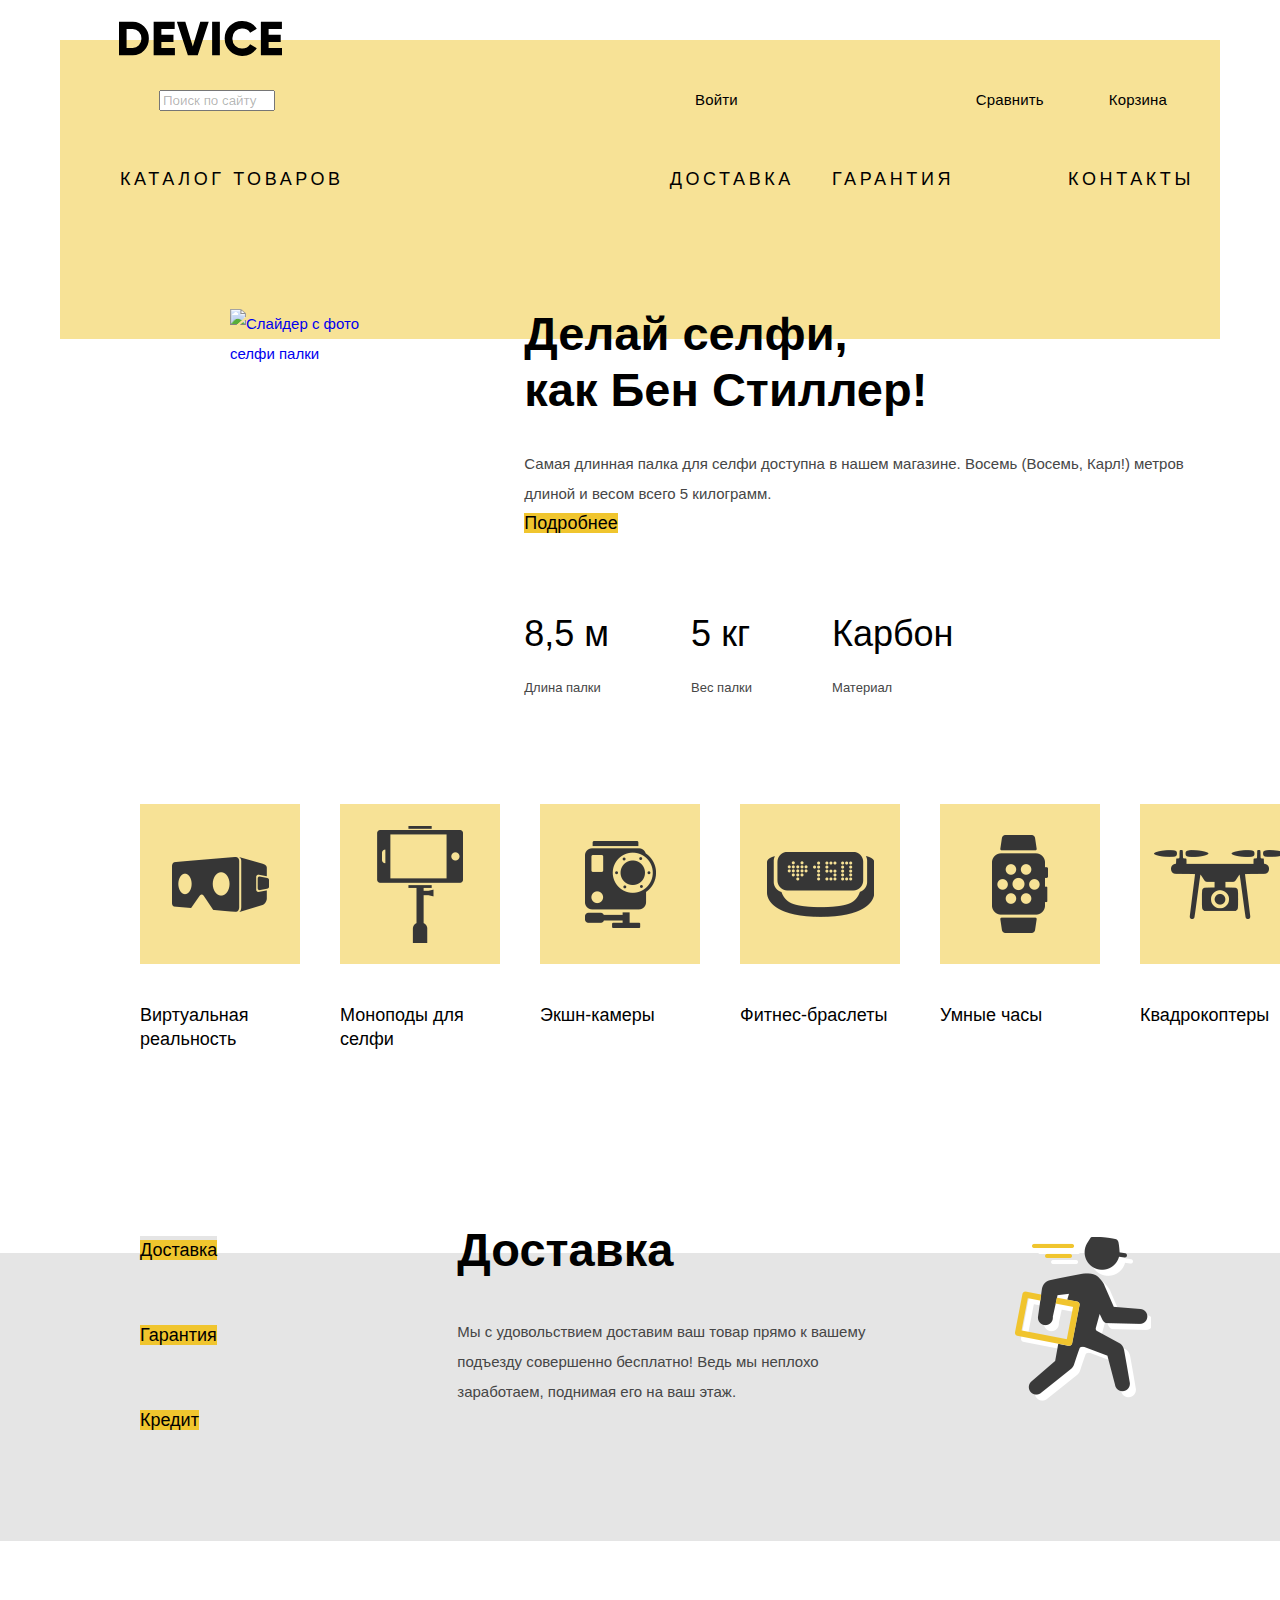
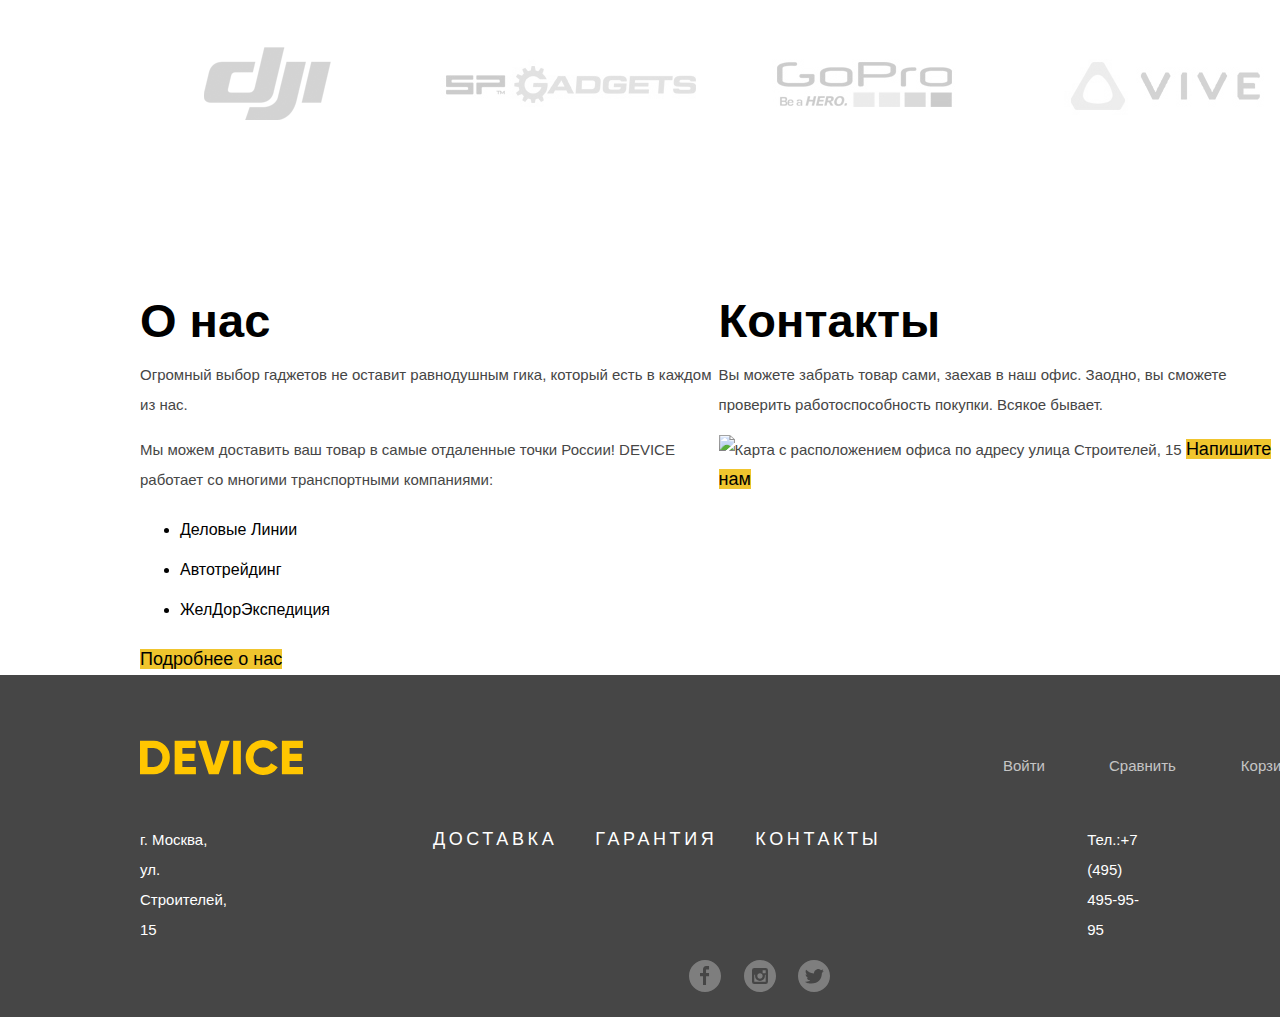
==== commit a7ec738b: "Исправил некоторые замечания" ====
--- a/index.html
+++ b/index.html
@@ -10,7 +10,7 @@
   <body>
 
     <header class="main-header">
-      
+      <div class="container">
         <div class="logo">
           <a href="index.html"> 
             <img src="img/logo.svg" width="163" height="35" alt="Логотип Device">
@@ -50,217 +50,221 @@
             <li><a href="contacts.html">Контакты</a></li>
           </ul>
         </nav>
-      
+      </div>
     </header>
 
     <main class="main-content">
-      <section class="slider">
-        <h2 class="visually-hidden">Слайдер с описанием</h2>
-        <a href="#">
-          <img src="img/slider-1.png" width="384" height="486" alt="Слайдер с фото селфи палки">
-        </a>
-        <div class="slider-desc">
-          <h2 class="slogan">Делай селфи,<br> как Бен Стиллер!</h2>
-          <p class="desc">Самая длинная палка для селфи доступна в нашем магазине.
-             Восемь (Восемь, Карл!) метров длиной и весом всего 5 килограмм.
-          </p>
-          <a class="button-product" href="#">Подробнее</a>
-          <ul class="features">
-            <li>
-              <p class="parameters">8,5 м</p>
-              <p class="benefits">Длина палки</p>
-            </li>
-            <li>
-              <p class="parameters">5 кг</p>
-              <p class="benefits">Вес палки</p>
-            </li>
-            <li>
-              <p class="parameters">Карбон</p>
-              <p class="benefits">Материал</p>
-            </li>
-          </ul>
-        </div>
-      </section>
-      <section class="product-categories">
-        <h2 class="visually-hidden">Популярные товары</h2>
-        <ul class="popular-product">
-          <li>
-            <a href="#">
-              <img src="img/popular-1.png" width="97" height="55" alt="Иконка виртуальная реальность">
-            </a>
-            <p>Виртуальная реальность</p>
-          </li>
-          <li>
-            <a href="#">
-              <img src="img/popular-2.png" width="86" height="117" alt="Иконка моноподы для селфи">
-            </a>
-            <p>Моноподы для селфи</p>
-          </li>
-          <li>
-            <a href="#">
-              <img src="img/popular-3.png" width="71" height="87" alt="Иконка экшн-камеры">
-            </a>
-            <p>Экшн-камеры</p>
-          </li>
-          <li>
-            <a href="#">
-              <img src="img/popular-4.png" width="107" height="65" alt="Иконка фитнес-браслеты">
-            </a>
-            <p>Фитнес-браслеты</p>
-          </li>
-          <li>
-            <a href="#">
-              <img src="img/popular-5.png" width="56" height="98" alt="Иконка умные часы">
-            </a>
-            <p>Умные часы</p>
-          </li>
-          <li>
-            <a href="#">
-              <img src="img/popular-6.png" width="132" height="69" alt="Иконка квадрокоптеры">
-            </a>
-            <p>Квадрокоптеры</p>
-          </li>
-        </ul>
-      </section>
-      <section class="services-background">
-        <h2 class="visually-hidden">Услуги</h2>
-        <div class="services-list">
-          <ul class="services">
-            <li>
-              <a href="#">Доставка</a>
-            </li>
-            <li>
-              <a href="#">Гарантия</a>
-            </li>
-            <li>
-              <a href="#">Кредит</a>
-            </li>
-          </ul>
-        </div>
-        <div class="services-info">
-          <h2 class="services-title">Доставка</h2>
-          <p class="services-desc">Мы с удовольствием доставим ваш товар прямо к вашему подъезду совершенно бесплатно!
-             Ведь мы неплохо заработаем, поднимая его на ваш этаж.
-          </p>
-        </div>
-          <img src="img/delivery.png" width="136" height="164" alt="Иконка доставка">        
-      </section>
-      <section>
-        <h2 class="visually-hidden">Популярные бренды</h2>
-        <ul class="popular-brand">
-          <li>
-            <a href="#">
-              <img src="img/brand-1.png" width="260" height="100" alt="Логотип Dji">
-            </a>
-          </li>
-          <li>
-            <a href="#">
-              <img src="img/brand-2.png" width="260" height="100" alt="Логотип SP Gadgets">
-            </a>
-          </li>
-          <li>
-            <a href="#">
-              <img src="img/brand-3.png" width="260" height="100" alt="Логотип GoPro">
-            </a>
-          </li>
-          <li>
-            <a href="#">
-              <img src="img/brand-4.png" width="260" height="100" alt="Доготип Vive">
-            </a>
-          </li>
-        </ul>
-      </section>
-      <div class="info">
-        <section class="information">
-          <h2>О нас</h2>
-          <p>Огромный выбор гаджетов не оставит равнодушным гика, который есть в каждом из нас.</p>
-          <p>Мы можем доставить ваш товар в самые отдаленные точки России! DEVICE работает со многими транспортными компаниями:</p>
-          <ul>
-            <li>Деловые Линии</li>
-            <li>Автотрейдинг</li>
-            <li>ЖелДорЭкспедиция</li>
-          </ul>
-          <a href="#">Подробнее о нас</a>
+      <div class="container">
+        <section class="slider">
+          <h2 class="visually-hidden">Слайдер с описанием</h2>
+          <a href="#">
+            <img src="img/slider-1.png" width="384" height="486" alt="Слайдер с фото селфи палки">
+          </a>
+          <div class="slider-desc">
+            <h2 class="slogan">Делай селфи,<br> как Бен Стиллер!</h2>
+            <p class="desc">Самая длинная палка для селфи доступна в нашем магазине.
+               Восемь (Восемь, Карл!) метров длиной и весом всего 5 килограмм.
+            </p>
+            <a class="button-product" href="#">Подробнее</a>
+            <ul class="features">
+              <li>
+                <p class="parameters">8,5 м</p>
+                <p class="benefits">Длина палки</p>
+              </li>
+              <li>
+                <p class="parameters">5 кг</p>
+                <p class="benefits">Вес палки</p>
+              </li>
+              <li>
+                <p class="parameters">Карбон</p>
+                <p class="benefits">Материал</p>
+              </li>
+            </ul>
+          </div>
         </section>
-        <section class="contacts">
-          <h2>Контакты</h2>
-          <p>Вы можете забрать товар сами, заехав в наш офис. Заодно, вы сможете проверить работоспособность покупки. Всякое бывает.</p>
-          <img src="img/map.png" width="560" height="222" alt="Карта с расположением офиса по адресу улица Строителей, 15">
-          <a href="#">Напишите нам</a>
+        <section class="product-categories">
+          <h2 class="visually-hidden">Популярные товары</h2>
+          <ul class="popular-product">
+            <li>
+              <a href="#">
+                <img src="img/popular-1.png" width="97" height="55" alt="Иконка виртуальная реальность">
+              </a>
+              <p>Виртуальная реальность</p>
+            </li>
+            <li>
+              <a href="#">
+                <img src="img/popular-2.png" width="86" height="117" alt="Иконка моноподы для селфи">
+              </a>
+              <p>Моноподы для селфи</p>
+            </li>
+            <li>
+              <a href="#">
+                <img src="img/popular-3.png" width="71" height="87" alt="Иконка экшн-камеры">
+              </a>
+              <p>Экшн-камеры</p>
+            </li>
+            <li>
+              <a href="#">
+                <img src="img/popular-4.png" width="107" height="65" alt="Иконка фитнес-браслеты">
+              </a>
+              <p>Фитнес-браслеты</p>
+            </li>
+            <li>
+              <a href="#">
+                <img src="img/popular-5.png" width="56" height="98" alt="Иконка умные часы">
+              </a>
+              <p>Умные часы</p>
+            </li>
+            <li>
+              <a href="#">
+                <img src="img/popular-6.png" width="132" height="69" alt="Иконка квадрокоптеры">
+              </a>
+              <p>Квадрокоптеры</p>
+            </li>
+          </ul>
         </section>
+        <section class="services-background">
+          <h2 class="visually-hidden">Услуги</h2>
+          <div class="services-list">
+            <ul class="services">
+              <li>
+                <a href="#">Доставка</a>
+              </li>
+              <li>
+                <a href="#">Гарантия</a>
+              </li>
+              <li>
+                <a href="#">Кредит</a>
+              </li>
+            </ul>
+          </div>
+          <div class="services-info">
+            <h2 class="services-title">Доставка</h2>
+            <p class="services-desc">Мы с удовольствием доставим ваш товар прямо к вашему подъезду совершенно бесплатно!
+               Ведь мы неплохо заработаем, поднимая его на ваш этаж.
+            </p>
+          </div>
+            <img src="img/delivery.png" width="136" height="164" alt="Иконка доставка">        
+        </section>
+        <section>
+          <h2 class="visually-hidden">Популярные бренды</h2>
+          <ul class="popular-brand">
+            <li>
+              <a href="#">
+                <img src="img/brand-1.png" width="260" height="100" alt="Логотип Dji">
+              </a>
+            </li>
+            <li>
+              <a href="#">
+                <img src="img/brand-2.png" width="260" height="100" alt="Логотип SP Gadgets">
+              </a>
+            </li>
+            <li>
+              <a href="#">
+                <img src="img/brand-3.png" width="260" height="100" alt="Логотип GoPro">
+              </a>
+            </li>
+            <li>
+              <a href="#">
+                <img src="img/brand-4.png" width="260" height="100" alt="Доготип Vive">
+              </a>
+            </li>
+          </ul>
+        </section>
+        <div class="info">
+          <section class="information">
+            <h2>О нас</h2>
+            <p>Огромный выбор гаджетов не оставит равнодушным гика, который есть в каждом из нас.</p>
+            <p>Мы можем доставить ваш товар в самые отдаленные точки России! DEVICE работает со многими транспортными компаниями:</p>
+            <ul>
+              <li>Деловые Линии</li>
+              <li>Автотрейдинг</li>
+              <li>ЖелДорЭкспедиция</li>
+            </ul>
+            <a href="#">Подробнее о нас</a>
+          </section>
+          <section class="contacts">
+            <h2>Контакты</h2>
+            <p>Вы можете забрать товар сами, заехав в наш офис. Заодно, вы сможете проверить работоспособность покупки. Всякое бывает.</p>
+            <img src="img/map.png" width="560" height="222" alt="Карта с расположением офиса по адресу улица Строителей, 15">
+            <a href="#">Напишите нам</a>
+          </section>
+        </div>
       </div>
     </main>
     
     <footer class="main-footer">
-      <div class="footer-logo">
-        <a href="index.html">
-          <svg xmlns="http://www.w3.org/2000/svg" width="163" height="35">
-          <path d="M-.151.702v33.6h13.532a15.72 15.72 0 0011.72-4.824 16.458 16.458 0 004.712-11.976 16.458 16.458 0 00-4.712-11.976A15.723
-           15.723 0 0013.381.702H-.151zM7.582 26.91V8.091h5.8a8.646 8.646 0 016.5 2.568 9.407 9.407 0 012.489 6.84 9.406 9.406 0 01-2.489 6.84
-            8.642 8.642 0 01-6.5 2.568h-5.8zm34.8-5.952h12.082v-7.3H42.378V8.091h13.291V.702H34.645v33.6H55.91V26.91H42.378v-5.952zm36.343
-             13.344L89.744.702h-8.458l-7.491 24.72L66.304.702h-8.457l11.019 33.6h9.859zm14.4 0h7.733V.702h-7.733v33.6zm38.615-1.416a15.506
-              15.506 0 006.041-5.688l-6.67-3.84a7.482 7.482 0 01-3.165 3.024 9.87 9.87 0 01-4.664 1.1 9.595 9.595 0 01-7.177-2.736 9.909 9.909
-               0 01-2.682-7.248 9.909 9.909 0 012.682-7.248 9.595 9.595 0 017.177-2.736 9.897 9.897 0 014.639 1.08 7.592 7.592 0 013.19
-                3.048l6.67-3.84a15.873 15.873 0 00-6.09-5.688 17.42 17.42 0 00-8.409-2.088c-9.779-.272-17.797 7.691-17.591 17.472-.208 9.781
-                7.809 17.747 17.588 17.476a17.52 17.52 0 008.458-2.088zm17.881-11.928h12.082v-7.3h-12.085V8.091h13.29V.702h-21.023v33.6h21.265V26.91h-13.532v-5.952z"
-                  data-name="-e-logo" fill-rule="evenodd" fill="#ffc600"/></svg>
-        </a>     
-        <ul class="footer-custom-nav">
-          <li><a href="#">Войти</a></li>
-          <li><a href="#">Сравнить</a></li>
-          <li><a href="#">Корзина</a></li>
-        </ul>
-      </div>
-      <div class="container-footer-nav">     
-        <p class="address">г. Москва, ул. Строителей, 15</p>
-        <ul class="footer-nav">
-          <li><a href="#">Доставка</a></li>
-          <li><a href="#">Гарантия</a></li>
-          <li><a href="#">Контакты</a></li>
-        </ul>
-        <span class="telephone">Тел.:<a href="#">+7 (495) 495-95-95</a></span>
-      </div>
-      <div class="container-socials">      
-        <ul class="socials">
-          <li>
-            <a href="#">
-              <svg xmlns="http://www.w3.org/2000/svg" width="32" height="32">
-                <path fill="#FFF" d="M16 0C7.164 0 0 7.163 0 16s7.164 16 16 16c8.837 0 16-7.164 16-16S24.837 0 16 0zm4.062
-                 9.455h-3.021v3.444h3.021v3.445h-3.021v8.61H14.02v-8.61H11v-3.445h3.021V9.455c0-1.902 1.353-3.445 3.021-3.445h3.021v3.445z"/></svg>
+      
+        <div class="footer-logo">
+          <a href="index.html">
+            <svg xmlns="http://www.w3.org/2000/svg" width="163" height="35">
+            <path d="M-.151.702v33.6h13.532a15.72 15.72 0 0011.72-4.824 16.458 16.458 0 004.712-11.976 16.458 16.458 0 00-4.712-11.976A15.723
+             15.723 0 0013.381.702H-.151zM7.582 26.91V8.091h5.8a8.646 8.646 0 016.5 2.568 9.407 9.407 0 012.489 6.84 9.406 9.406 0 01-2.489 6.84
+              8.642 8.642 0 01-6.5 2.568h-5.8zm34.8-5.952h12.082v-7.3H42.378V8.091h13.291V.702H34.645v33.6H55.91V26.91H42.378v-5.952zm36.343
+               13.344L89.744.702h-8.458l-7.491 24.72L66.304.702h-8.457l11.019 33.6h9.859zm14.4 0h7.733V.702h-7.733v33.6zm38.615-1.416a15.506
+                15.506 0 006.041-5.688l-6.67-3.84a7.482 7.482 0 01-3.165 3.024 9.87 9.87 0 01-4.664 1.1 9.595 9.595 0 01-7.177-2.736 9.909 9.909
+                 0 01-2.682-7.248 9.909 9.909 0 012.682-7.248 9.595 9.595 0 017.177-2.736 9.897 9.897 0 014.639 1.08 7.592 7.592 0 013.19
+                  3.048l6.67-3.84a15.873 15.873 0 00-6.09-5.688 17.42 17.42 0 00-8.409-2.088c-9.779-.272-17.797 7.691-17.591 17.472-.208 9.781
+                  7.809 17.747 17.588 17.476a17.52 17.52 0 008.458-2.088zm17.881-11.928h12.082v-7.3h-12.085V8.091h13.29V.702h-21.023v33.6h21.265V26.91h-13.532v-5.952z"
+                    data-name="-e-logo" fill-rule="evenodd" fill="#ffc600"/></svg>
+          </a>     
+          <ul class="footer-custom-nav">
+            <li><a href="#">Войти</a></li>
+            <li><a href="#">Сравнить</a></li>
+            <li><a href="#">Корзина</a></li>
+          </ul>
+        </div>
+        <div class="container-footer-nav">     
+          <p class="address">г. Москва, ул. Строителей, 15</p>
+          <ul class="footer-nav">
+            <li><a href="#">Доставка</a></li>
+            <li><a href="#">Гарантия</a></li>
+            <li><a href="#">Контакты</a></li>
+          </ul>
+          <span class="telephone">Тел.:<a href="#">+7 (495) 495-95-95</a></span>
+        </div>
+        <div class="container-socials">      
+          <ul class="socials">
+            <li>
+              <a href="#">
+                <svg xmlns="http://www.w3.org/2000/svg" width="32" height="32">
+                  <path fill="#FFF" d="M16 0C7.164 0 0 7.163 0 16s7.164 16 16 16c8.837 0 16-7.164 16-16S24.837 0 16 0zm4.062
+                   9.455h-3.021v3.444h3.021v3.445h-3.021v8.61H14.02v-8.61H11v-3.445h3.021V9.455c0-1.902 1.353-3.445 3.021-3.445h3.021v3.445z"/></svg>
+              </a>
+            </li>
+            <li>
+              <a href="#">
+                <svg xmlns="http://www.w3.org/2000/svg" width="32" height="32"><g fill="#FFF">
+                  <path d="M20.916 16a4.938 4.938 0 11-9.877 0c0-.394.051-.773.138-1.14h-.897v6.838h11.396V14.86h-.897c.086.367.137.746.137 1.14z"/>
+                  <path d="M15.978 18.659c1.466 0 2.659-1.193 2.659-2.659s-1.193-2.659-2.659-2.659c-1.466 0-2.659 1.193-2.659 2.659s1.192 2.659 2.659
+                   2.659zm2.659-8.357h3.039v3.039h-3.039z"/><path d="M16 0C7.164 0 0 7.164 0 16c0 8.837 7.164 16 16 16 8.837 0 16-7.163
+                    16-16 0-8.836-7.163-16-16-16zm7.955 21.698a2.285 2.285 0 01-2.279 2.279H10.279A2.285 2.285 0 018 21.698V10.302a2.286
+                     2.286 0 012.279-2.279h11.396a2.286 2.286 0 012.279 2.279v11.396z"/></g></svg>
+              </a>
+            </li>
+            <li>
+              <a href="#">
+                <svg xmlns="http://www.w3.org/2000/svg" width="32" height="32">
+                  <path fill="#FFF" d="M16 0C7.164 0 0 7.164 0 16c0 8.837 7.164 16 16 16 8.837 0 16-7.163 16-16 0-8.836-7.163-16-16-16zm7.944
+                   12.809c-.251 6.516-3.463 10.832-10.992 10.702h-.486c-.447 0-4.543-.443-5.344-1.823 2.479.19 4.247-.406
+                    5.12-1.136-1.048-.289-2.923-.461-3.251-2.848.384.104.618.221 1.299.113-1.307-.824-2.758-1.519-2.679-3.643.311.317 1.164.518
+                     1.46.457-.768-.233-2.149-3.244-.974-4.781 1.984 1.79 4.075 3.482 7.804 3.643.227-2.214 1.24-3.699 3.168-4.325 1.84-.479 3.255.26
+                      3.901 1.138.737-.224 1.453-.466 2.193-.685-.004.833-.569 1.463-.935 1.709.747.165 1.423-.475 1.423-.475-.184.963-1.094 1.725-1.707 1.954z"/></svg>
+              </a>
+            </li>
+          </ul>
+          <div class="logo-academy">
+            <a href="https://htmlacademy.ru">
+              <svg xmlns="http://www.w3.org/2000/svg" width="27" height="35">
+                <path d="M13.62.017L13.472 0 0 1.412v24.661l13.473 8.017 13.43-7.99.042-.025V1.412L13.62.017zm11.399
+                 12.11L13.495 5.334l-.001-.104-.087.05-.088-.056v.109L1.925 12.118V3.147l11.548-1.212L25.02 3.147v8.98zm-11.614-5.34L24.923
+                  13.5l-4.479 2.64-7.093-4.221-.014 1.415 5.904 3.513-.86.507-5.03-2.992-.014 1.415 3.827 2.275-.782.523-3.031-1.787-.014 1.413
+                   1.853 1.091-1.8 1.081-11.356-6.751 11.371-6.835zm-11.48 8.34l11.411 6.791.016 1.044-7.942-4.728-.015 1.416 7.979 4.795.018 1.076-7.973-4.74-.013
+                    1.414 8.021 4.822.046.025 8.143-4.872-.011-5.177 3.415-2.036v10.021L13.472 31.85 1.925 24.979v-9.852z" fill="#ffc600"/></svg>
             </a>
-          </li>
-          <li>
-            <a href="#">
-              <svg xmlns="http://www.w3.org/2000/svg" width="32" height="32"><g fill="#FFF">
-                <path d="M20.916 16a4.938 4.938 0 11-9.877 0c0-.394.051-.773.138-1.14h-.897v6.838h11.396V14.86h-.897c.086.367.137.746.137 1.14z"/>
-                <path d="M15.978 18.659c1.466 0 2.659-1.193 2.659-2.659s-1.193-2.659-2.659-2.659c-1.466 0-2.659 1.193-2.659 2.659s1.192 2.659 2.659
-                 2.659zm2.659-8.357h3.039v3.039h-3.039z"/><path d="M16 0C7.164 0 0 7.164 0 16c0 8.837 7.164 16 16 16 8.837 0 16-7.163
-                  16-16 0-8.836-7.163-16-16-16zm7.955 21.698a2.285 2.285 0 01-2.279 2.279H10.279A2.285 2.285 0 018 21.698V10.302a2.286
-                   2.286 0 012.279-2.279h11.396a2.286 2.286 0 012.279 2.279v11.396z"/></g></svg>
-            </a>
-          </li>
-          <li>
-            <a href="#">
-              <svg xmlns="http://www.w3.org/2000/svg" width="32" height="32">
-                <path fill="#FFF" d="M16 0C7.164 0 0 7.164 0 16c0 8.837 7.164 16 16 16 8.837 0 16-7.163 16-16 0-8.836-7.163-16-16-16zm7.944
-                 12.809c-.251 6.516-3.463 10.832-10.992 10.702h-.486c-.447 0-4.543-.443-5.344-1.823 2.479.19 4.247-.406
-                  5.12-1.136-1.048-.289-2.923-.461-3.251-2.848.384.104.618.221 1.299.113-1.307-.824-2.758-1.519-2.679-3.643.311.317 1.164.518
-                   1.46.457-.768-.233-2.149-3.244-.974-4.781 1.984 1.79 4.075 3.482 7.804 3.643.227-2.214 1.24-3.699 3.168-4.325 1.84-.479 3.255.26
-                    3.901 1.138.737-.224 1.453-.466 2.193-.685-.004.833-.569 1.463-.935 1.709.747.165 1.423-.475 1.423-.475-.184.963-1.094 1.725-1.707 1.954z"/></svg>
-            </a>
-          </li>
-        </ul>
-        <div class="logo-academy">
-          <a href="https://htmlacademy.ru">
-            <svg xmlns="http://www.w3.org/2000/svg" width="27" height="35">
-              <path d="M13.62.017L13.472 0 0 1.412v24.661l13.473 8.017 13.43-7.99.042-.025V1.412L13.62.017zm11.399
-               12.11L13.495 5.334l-.001-.104-.087.05-.088-.056v.109L1.925 12.118V3.147l11.548-1.212L25.02 3.147v8.98zm-11.614-5.34L24.923
-                13.5l-4.479 2.64-7.093-4.221-.014 1.415 5.904 3.513-.86.507-5.03-2.992-.014 1.415 3.827 2.275-.782.523-3.031-1.787-.014 1.413
-                 1.853 1.091-1.8 1.081-11.356-6.751 11.371-6.835zm-11.48 8.34l11.411 6.791.016 1.044-7.942-4.728-.015 1.416 7.979 4.795.018 1.076-7.973-4.74-.013
-                  1.414 8.021 4.822.046.025 8.143-4.872-.011-5.177 3.415-2.036v10.021L13.472 31.85 1.925 24.979v-9.852z" fill="#ffc600"/></svg>
-          </a>
-        </div>
-      </div>
+          </div>
+        </div>
+      
     </footer>
     
     <section class="login-form">
--- a/css/style.css
+++ b/css/style.css
@@ -179,10 +179,13 @@
     line-height: 24px;
     color: #000000;
     background-color: #ffffff;
-}
-
-.popular-product li {
+    width: 160px;
+}
+
+.popular-product a {
     background-color: #f7e296;
+    width: 160px;
+    height: 160px;
 }
 
 /* services */
@@ -554,10 +557,15 @@
 body {
     margin: 0;
     padding: 0;
-    min-width: 1440px;
-}
-
-/* MAIN */
+}
+
+.container {
+    width: 1440px;
+    margin: 0 auto;
+    padding: 0;
+}    
+
+/* HEADER */
 
 .main-header {
     display: block;
@@ -568,6 +576,8 @@
 }
 /* Логотип */
 .logo {
+    position: relative;
+    top: -19px;
     margin-left: 59px;
     width: 163px;              
 }
@@ -619,11 +629,13 @@
 .nav li:nth-child(4) {
     margin-left: 114px;
 }
+
+/* MAIN */
+
 /* Основное содержание */
 .main-content {
     display: block;
-    margin: 0 auto;
-    width: 1440px;   
+    margin: 0 auto;   
 }
 /* Slider */
 .slider {
@@ -685,17 +697,38 @@
 .product-categories {
     margin: 0 auto;
     width: 1160px;
+    margin-top: 106px;
 }
 
 .popular-product {
     display: flex;
+    margin: 0;
+    padding: 0;
+    margin-left: -20px;
+    width: 1200px;
+    flex-wrap: wrap;
+}
+
+.popular-product a {
+    display: flex;
+    align-items: center;
+    justify-content: center;   
+}
+
+
+.popular-product p {
+    margin-top: 39px;
+    
+}
+.popular-product li {
+    margin-left: 20px;
+    margin-right: 20px;
 }
 
 /* Services */
+
 .services-background {
     display: flex;
-    margin: 0;
-    padding: 0;
     min-height: 288px;
     margin-top: 184px;
 }
@@ -946,7 +979,11 @@
     margin-left: 31px;
 }
 
-/* .forms-filters */
+/* forms-filters */
+
+.container-filters {
+    display: flex;
+}
 
 .forms-filters {
     display: flex;
@@ -954,7 +991,6 @@
     padding: 0;
     width: 467px;
     min-height: 1287px;
-
 }
 
 .filter {
@@ -996,50 +1032,45 @@
 }
 
 /* catalog */
-/*
+
 .catalog {
     display: flex;
+    margin: 0;
+    padding: 0;
+    width: 973px;
+    margin-top: 69px;
+}
+
+.catalog-list {
+    display: flex;
+    justify-content: space-between;
+    margin: 0;
+    padding: 0;
+    margin-right: 140px;
+    margin-left: 73px;
+    flex-wrap: wrap;    
+}
+
+.catalog-item {
+    margin: 0;
+    padding: 0;
+    width: 360px;  
+}
+
+.name-product {
+    display: flex;
+    justify-content: space-between;
+    margin-top: 38px;
     flex-wrap: wrap;
-    margin: 0;
-    padding: 0;
-    width: 973px;
-}
-
-.catalog-list {
-    display: flex;
-}
-
-.catalog-list li:nth-child(1) {
-    margin-top: 69px;
-    margin-left: 73px;
-}
-
-.catalog-list li:nth-child(2) {
-    margin-top: 69px;
-    margin-left: 40px;
-}
-
-.catalog-list li:nth-child(3) {
-    margin-top: 69px;
-    margin-left: 73px;
-}
-*/
-
-.catalog-category .container {
-    display: flex;
-  justify-content: space-between;
-}
-
-.forms-filters {
-    width: 467px;
-}
-
-.catalog {
-    width: 973px;
+}
+
+.name-product a {
+    width: 255px;
 }
 
 /* pagination */
 .pagination {
+    display: flex;
     width: 759px;
     margin-top: 41px;
     margin-bottom: 77px;
@@ -1073,4 +1104,4 @@
 
 .control-nav li:nth-child(5) {
     margin-left: 232px;
-}+}
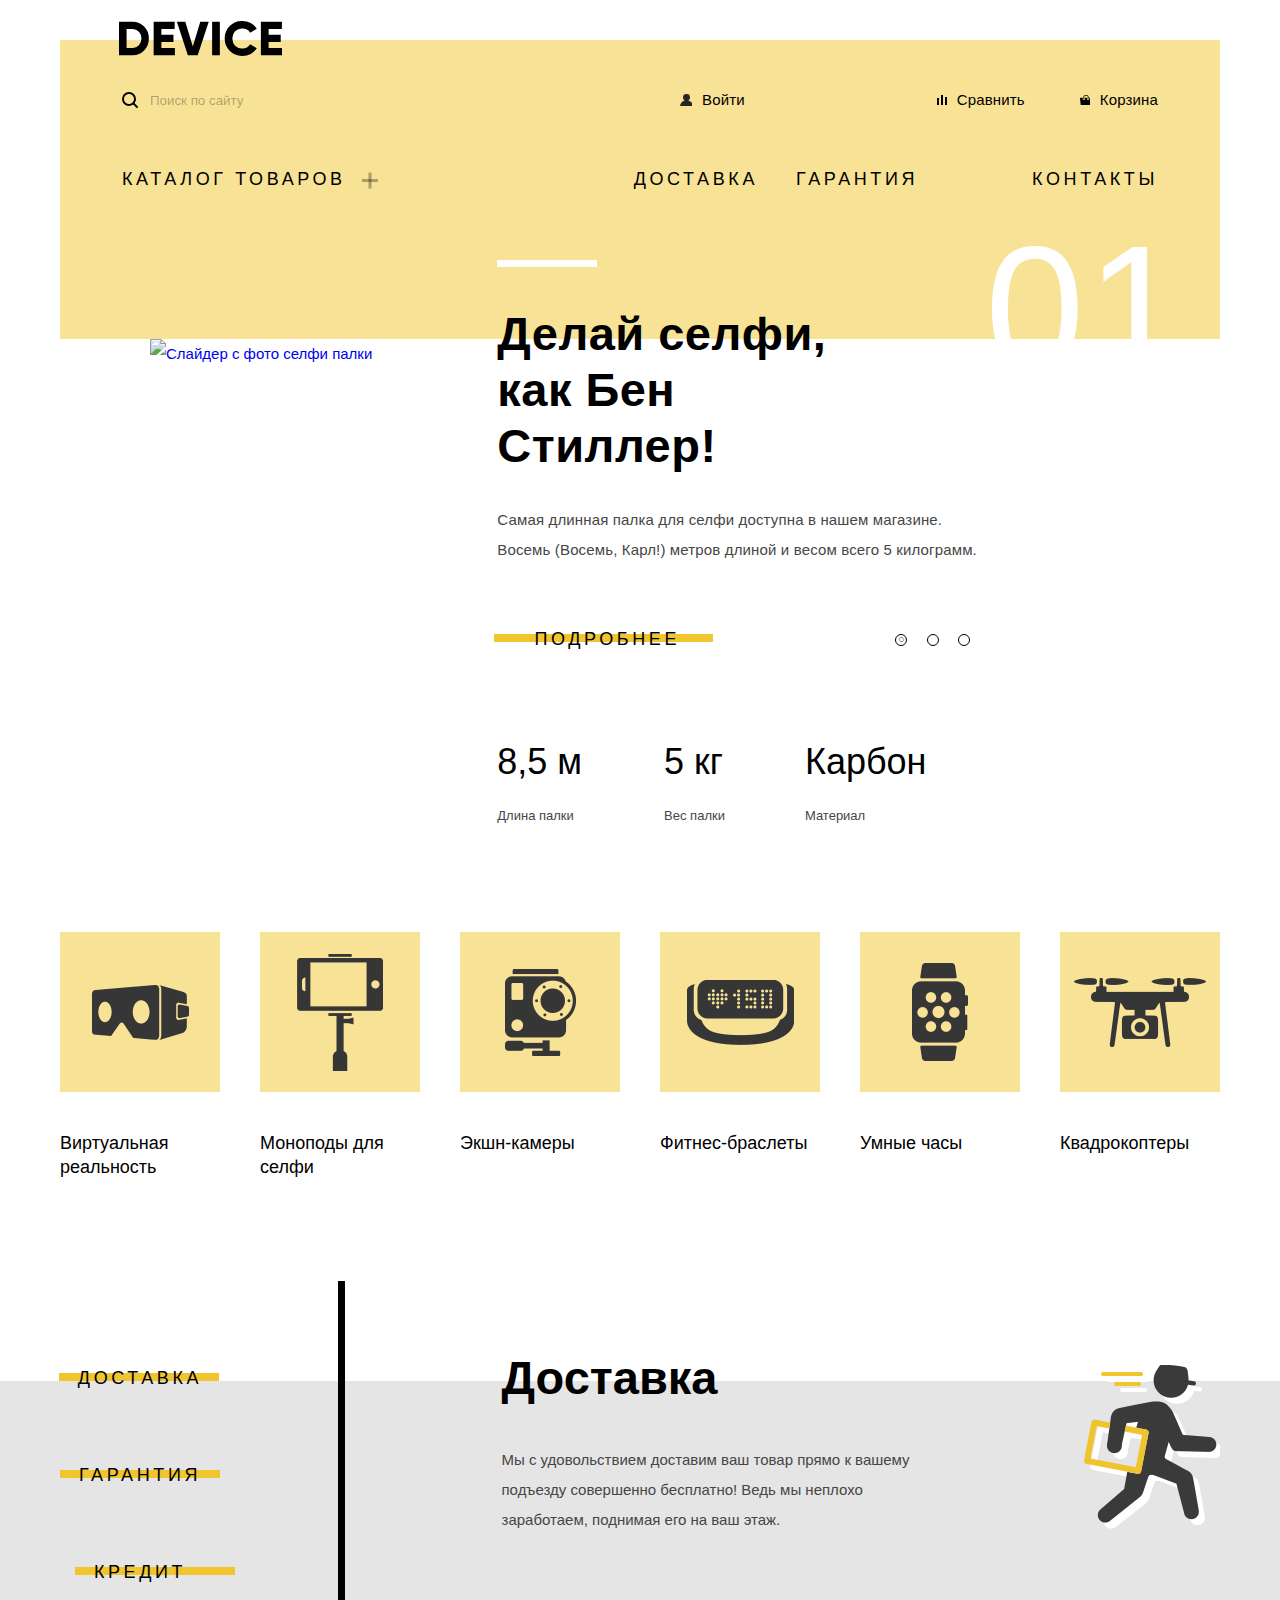
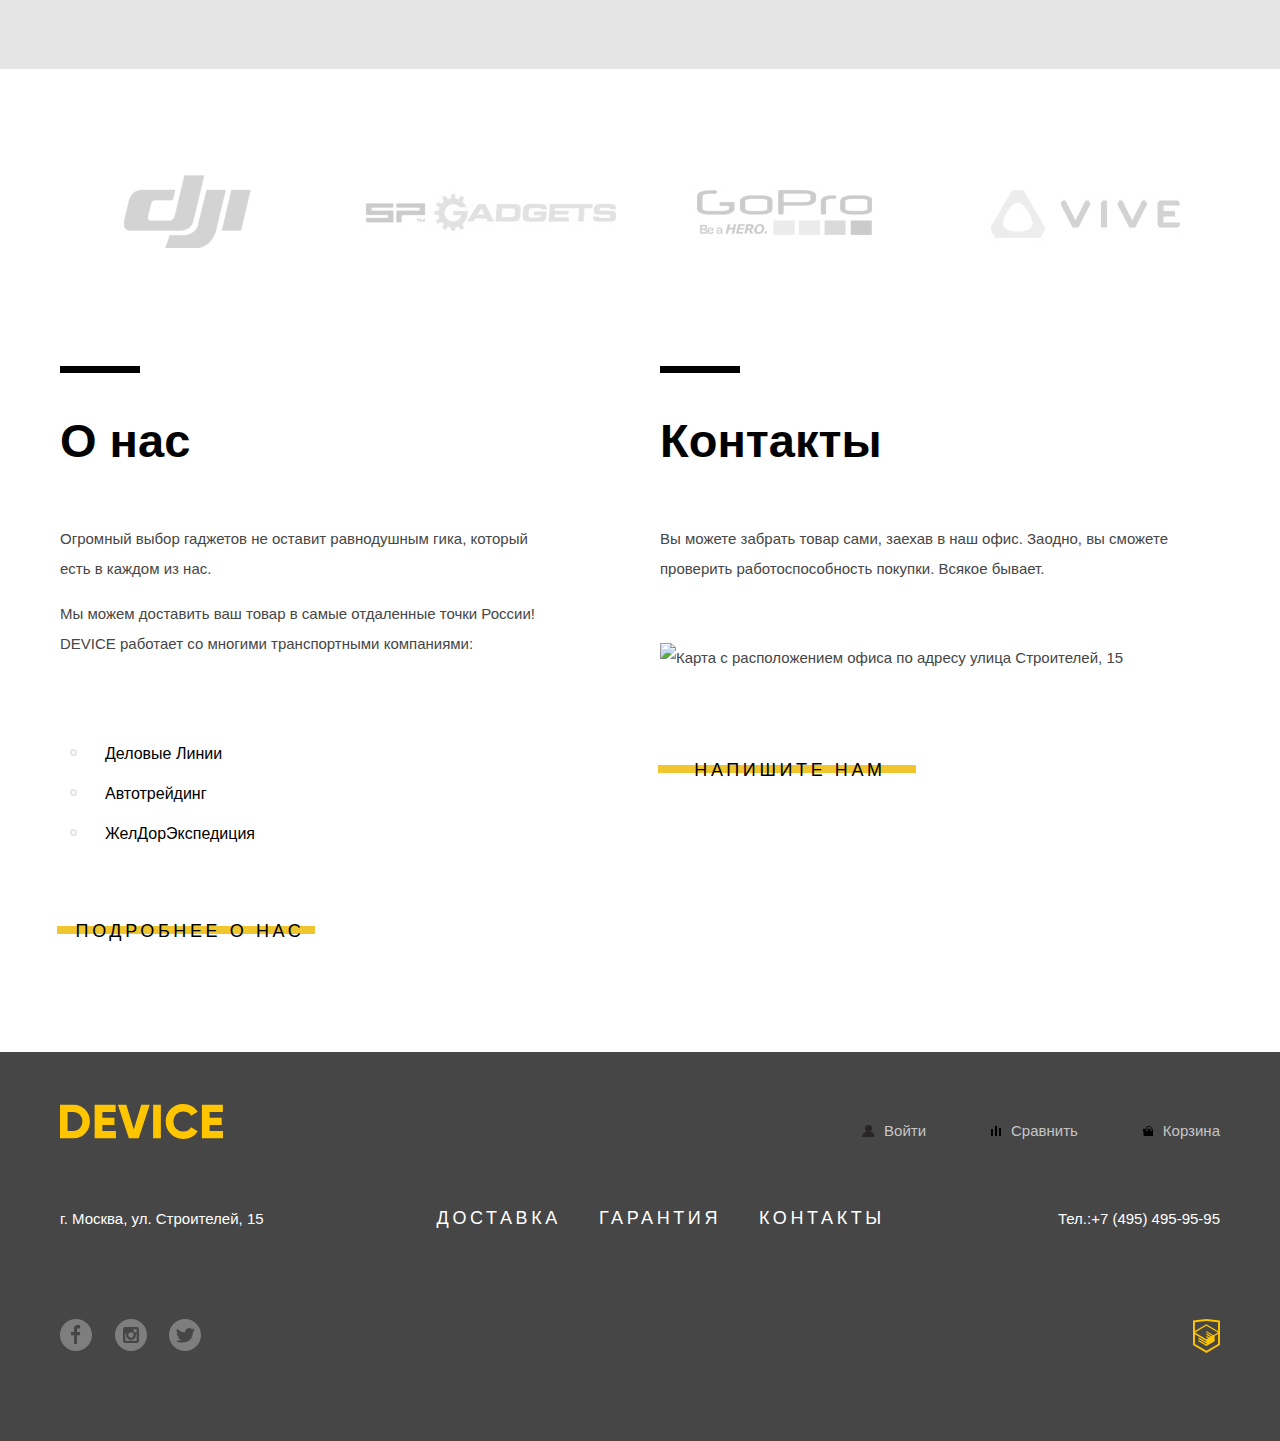
==== commit e9831f04: "14.03.2020" ====
--- a/index.html
+++ b/index.html
@@ -3,7 +3,6 @@
   <head>
     <meta charset="utf-8">
     <title>Девайс</title>
-    <link href="../fonts/opensanslight.woff2" rel="stylesheet">
     <link href="css/normalize.css" rel="stylesheet">
     <link href="css/style.css" rel="stylesheet">
   </head>
@@ -17,29 +16,32 @@
           </a>
         </div>
         <ul class="custom-nav">
-          <li>
+          <li class="search-field">
             <form action="https://echo.htmlacademy.ru" method="get">
-              <label class="visually-hidden" for="site-search">
+              <div class="visually-hidden" for="site-search">
                 Поиск по сайту:
-              </label>
+              </div>
               <div class="search-box">
                 <input class="site-search" type="text" name="search" id="site-search" value="Поиск по сайту">
               </div>
               <button class="visually-hidden" type="button">Отправить</button> 
             </form>
           </li>
-          <li><a href="#">Войти</a></li>
-          <li><a href="#">Сравнить</a></li>
-          <li><a href="#">Корзина</a></li>
+          <li class="user"><a href="#">Войти</a></li>
+          <li class="compare"><a href="#">Сравнить</a></li>
+          <li class="basket"><a href="#">Корзина</a></li>
         </ul>
         <nav>
           <ul class="nav">
             <li>
               <a href="catalog.html">Каталог товаров</a>
+              <button class="catalog-plus" type="button">
+                <span class="visually-hidden">Открыть</span>
+              </button>
               <ul class="popup-nav">
                 <li><a href="#">Виртуальная реальность</a></li>
                 <li><a href="#"> Моноподы для селфи</a></li>
-                <li><a href="#">Экшн-камеры</a></>
+                <li><a href="#">Экшн-камеры</a>
                 <li><a href="#">Фитнес-браслеты</a></li>
                 <li><a href="#">Умные часы</a></li>
                 <li><a href="#">Квадрокоптеры</a></li>
@@ -50,6 +52,7 @@
             <li><a href="contacts.html">Контакты</a></li>
           </ul>
         </nav>
+        <span class="numeral">01</span>
       </div>
     </header>
 
@@ -61,11 +64,30 @@
             <img src="img/slider-1.png" width="384" height="486" alt="Слайдер с фото селфи палки">
           </a>
           <div class="slider-desc">
-            <h2 class="slogan">Делай селфи,<br> как Бен Стиллер!</h2>
+            <h2 class="slogan">Делай селфи, как Бен Стиллер!</h2>
             <p class="desc">Самая длинная палка для селфи доступна в нашем магазине.
                Восемь (Восемь, Карл!) метров длиной и весом всего 5 килограмм.
             </p>
             <a class="button-product" href="#">Подробнее</a>
+
+            <div class="radio-slider">
+              <h2 class="visually-hidden">radio-slider</h2>
+              <ul>
+                <li>
+                  <input type="radio" name="radio-slider" value="01" id="01" checked>
+                  <label for="01"></label>
+                </li>
+                <li>
+                  <input type="radio" name="radio-slider" value="02" id="02">
+                  <label for="02"></label>
+                </li>
+                <li>
+                  <input type="radio" name="radio-slider" value="03" id="03">
+                  <label for="03"></label>
+                </li>
+              </ul>
+            </div>
+
             <ul class="features">
               <li>
                 <p class="parameters">8,5 м</p>
@@ -80,7 +102,12 @@
                 <p class="benefits">Материал</p>
               </li>
             </ul>
+
+            
+
           </div>
+          
+
         </section>
         <section class="product-categories">
           <h2 class="visually-hidden">Популярные товары</h2>
@@ -123,7 +150,9 @@
             </li>
           </ul>
         </section>
+      </div>
         <section class="services-background">
+          <div class="container">
           <h2 class="visually-hidden">Услуги</h2>
           <div class="services-list">
             <ul class="services">
@@ -144,8 +173,10 @@
                Ведь мы неплохо заработаем, поднимая его на ваш этаж.
             </p>
           </div>
-            <img src="img/delivery.png" width="136" height="164" alt="Иконка доставка">        
+            <img src="img/delivery.png" width="136" height="164" alt="Иконка доставка"> 
+          </div>       
         </section>
+        <div class="container">
         <section>
           <h2 class="visually-hidden">Популярные бренды</h2>
           <ul class="popular-brand">
@@ -171,12 +202,17 @@
             </li>
           </ul>
         </section>
+        </div>
+        
+        <div class="container">
         <div class="info">
           <section class="information">
             <h2>О нас</h2>
-            <p>Огромный выбор гаджетов не оставит равнодушным гика, который есть в каждом из нас.</p>
-            <p>Мы можем доставить ваш товар в самые отдаленные точки России! DEVICE работает со многими транспортными компаниями:</p>
-            <ul>
+            <div class="advantage">
+              <p>Огромный выбор гаджетов не оставит равнодушным гика, который есть в каждом из нас.</p>
+              <p class="bb">Мы можем доставить ваш товар в самые отдаленные точки России! DEVICE работает со многими транспортными компаниями:</p>
+            </div>
+            <ul class="information-points">
               <li>Деловые Линии</li>
               <li>Автотрейдинг</li>
               <li>ЖелДорЭкспедиция</li>
@@ -194,7 +230,7 @@
     </main>
     
     <footer class="main-footer">
-      
+      <div class="container">
         <div class="footer-logo">
           <a href="index.html">
             <svg xmlns="http://www.w3.org/2000/svg" width="163" height="35">
@@ -207,13 +243,16 @@
                   3.048l6.67-3.84a15.873 15.873 0 00-6.09-5.688 17.42 17.42 0 00-8.409-2.088c-9.779-.272-17.797 7.691-17.591 17.472-.208 9.781
                   7.809 17.747 17.588 17.476a17.52 17.52 0 008.458-2.088zm17.881-11.928h12.082v-7.3h-12.085V8.091h13.29V.702h-21.023v33.6h21.265V26.91h-13.532v-5.952z"
                     data-name="-e-logo" fill-rule="evenodd" fill="#ffc600"/></svg>
-          </a>     
+          </a>
+        
+           
           <ul class="footer-custom-nav">
-            <li><a href="#">Войти</a></li>
-            <li><a href="#">Сравнить</a></li>
-            <li><a href="#">Корзина</a></li>
-          </ul>
-        </div>
+            <li class="user"><a href="#">Войти</a></li>
+            <li class="compare"><a href="#">Сравнить</a></li>
+            <li class="basket"><a href="#">Корзина</a></li>
+          </ul>
+        </div>
+        
         <div class="container-footer-nav">     
           <p class="address">г. Москва, ул. Строителей, 15</p>
           <ul class="footer-nav">
@@ -223,7 +262,8 @@
           </ul>
           <span class="telephone">Тел.:<a href="#">+7 (495) 495-95-95</a></span>
         </div>
-        <div class="container-socials">      
+        <div class="container-socials">
+         
           <ul class="socials">
             <li>
               <a href="#">
@@ -264,7 +304,7 @@
             </a>
           </div>
         </div>
-      
+      </div>
     </footer>
     
     <section class="login-form">
--- a/css/style.css
+++ b/css/style.css
@@ -12,6 +12,12 @@
     background-color: #ffffff;
 }
 
+.container {
+    width: 1160px;
+    margin: 0 auto;
+    padding: 0;
+}    
+
 @font-face {
     font-family: "OpenSans";
     font-weight: 300;
@@ -41,11 +47,34 @@
 }
 
 /* HEADER */
+
 header {
     background-color: #f7e296;
 }
 
+.main-header {
+    display: block;
+    min-height: 299px;
+    margin: 0 auto;
+    margin-top: 40px;
+    width: 1160px;   
+}
+
+.main-header .container {
+    box-sizing: border-box;
+    padding-left: 40px;
+    padding-right: 40px;
+}
+
 /* logo */
+
+.logo {
+    position: relative;
+    top: -19px;
+    margin-left: 19px;
+    width: 163px;              
+}
+
 .logo a {
     outline: none;
 }
@@ -60,6 +89,7 @@
 }
 
 /* custom-nav */
+
 .custom-nav {
     list-style: none;    
 }
@@ -69,38 +99,6 @@
     letter-spacing: 0.15px;
     color: #000000;
     background-color: #f7e296;
-    outline: none;
-}
-
-/* form search */
-.site-search {
-    color: rgba(0, 0, 0, 0.3);
-}
-
-.search-box input {
-    width: 108px;
-    height: 15px;
-}
-.search-box input:hover {
-    color: rgba(0, 0, 0, 0.6);
-}
-
-.search-box input:focus {
-    color: #000000;
-}
-
-/* nav */
-.nav {
-    list-style: none;
-}
-.nav a {
-    font-family: "Gilroy-ExtraBold", Arial, sans-serif;
-    font-size: 18px;
-    line-height: 24px;
-    letter-spacing: 3.6px;
-    color: #000000;
-    background-color: #f7e296;
-    text-transform: uppercase;
     outline: none;
 }
 
@@ -117,39 +115,316 @@
 
 }
 
+.custom-nav {
+    display: flex;
+    flex-wrap: wrap;
+    margin: 0 auto;
+    padding: 0;
+    width: 1036px;
+}
+
+.custom-nav li:nth-child(2) {
+    margin-left: 420px;
+}
+
+.custom-nav li:nth-child(3) {
+    margin-left: auto;   
+}
+
+.custom-nav li:nth-child(4) {
+    margin-left: 55px;
+}
+
+/* form search */
+
+.site-search {
+    color: rgba(0, 0, 0, 0.3);
+}
+
+.search-box input {
+    width: 108px;
+    height: 15px;
+    background-color: #f7e296;
+    border: none;
+}
+
+.search-field {
+    display: flex;
+    align-items: center;
+}
+
+.search-field::before {
+    content: "";
+    display: block;
+    margin-right: 10px;
+    width: 16px;
+    height: 16px;
+
+    background-image: url("../img/search.svg");
+    background-repeat: no-repeat;
+    background-position: 0 0;
+}
+
+.search-box input:hover {
+    color: rgba(0, 0, 0, 0.6);
+}
+
+.search-box input:focus {
+    color: #000000;
+}
+
+.user {
+    display: flex;
+    align-items: center;
+}
+
+.user::before {
+    content: "";    
+    display: block;
+    margin-right: 10px;
+    width: 12px;
+    height: 13px;    
+        
+    background-image: url("../img/user.svg");
+    background-repeat: no-repeat;
+    background-position: 0 0;    
+}
+
+.compare {
+    display: flex;
+    align-items: center;
+}
+
+.compare::before {
+    content: "";
+    display: block;
+    margin-right: 10px;
+    width: 10px;
+    height: 10px;
+
+    background-image: url("../img/compare.svg");
+    background-repeat: no-repeat;
+    background-position: 0 0;
+}
+
+.basket {
+    display: flex;
+    align-items: center;
+}
+
+.basket::before {
+    content: "";
+    display: block;
+    margin-right: 10px;
+    width: 10px;
+    height: 10px;
+
+    background-image: url("../img/basket.svg");
+    background-repeat: no-repeat;
+    background-position: 0 0;    
+}
+
+/* nav */
+
+.nav {
+    list-style: none;
+}
+.nav a {
+    font-family: "Gilroy-ExtraBold", Arial, sans-serif;
+    font-size: 18px;
+    line-height: 24px;
+    letter-spacing: 3.6px;
+    color: #000000;
+    background-color: #f7e296;
+    text-transform: uppercase;
+    outline: none;
+}
+
+.nav {
+    display: flex;
+    flex-wrap:wrap;
+    margin: 0 auto;
+    padding: 0;
+    width: 1036px;        
+    margin-top: 50px;
+}
+
+.nav li:not(:first-child) {
+    margin-left: 38px;
+}
+
+.nav li:last-child {
+    margin-left: 114px;
+}
+
+.nav li:nth-child(2) {
+    margin-left: auto;
+}
+
+.catalog-plus {
+    position: absolute;
+    margin-top: 6px;
+    margin-left: 16px;
+
+    width: 16px;
+    height: 16px;
+    border: 0;
+    background-color: #f7e296;
+    cursor: pointer;
+}
+
+.catalog-plus::before,
+.catalog-plus::after {
+  content: "";
+  position: absolute;
+  margin-right: 25px;
+  width: 16px;
+  height: 3px;
+  left: 0;
+  background-color: #000000;
+  opacity: 0.3;
+}
+
+.catalog-plus::before {
+    transform: rotate(90deg);
+}
+
 .popup-nav {
     display: none;
 }
 
+.numeral {    
+    position: absolute;
+    font-family: "Gilroy-ExtraBold", Arial, sans-serif;
+    font-size: 179px;
+    line-height: 179px;
+    letter-spacing: 1.79px;
+    color: #ffffff;
+
+    margin-left: 885px;
+    margin-top: 24px;
+}
+
 /* MAIN */
 
+.main-content {
+    display: block;
+    margin: 0 auto;   
+}
 
 /* slider-product */
+
+.slider {
+    display: flex;
+    margin-left: 90px;
+}
+
+.slider img {
+    margin-top: -111px;
+}
+
+.slider-desc h2 {
+    margin: 0;
+    padding: 0;
+    width: 397px;
+}
+
+.slider-desc {
+    position: relative;
+    margin-left: 125px;
+    margin-top: -33px;
+}
+
 .slogan {
     font-family: "Gilroy-ExtraBold", Arial, sans-serif;
     font-size: 47px;
     line-height: 56px;
-    color: #000000;
+    letter-spacing: 0.47px;
+    color: #000000;
+}
+
+.slogan::before {
+    content: "";
+    position: absolute;
+    width: 100px;
+    height: 7px;
+    background-color: #ffffff;
+    margin-top: -46px;    
 }
 
 .desc {
     font-family: "OpenSans-Light", Arial, sans-serif;
     font-size: 15px;
     line-height: 30px;
+    letter-spacing: 0.15px;
     color: #464646;
     background-color: #ffffff;
 }
 
+.desc {
+    margin: 0;
+    padding: 0;
+    margin-top: 31px;
+    width: 482px;
+}
+
 .button-product {
     font-family: "Gilroy-ExtraBold", Arial, sans-serif;
     font-size: 18px;
     line-height: 24px;
-    color: #000000;
+    letter-spacing: 3.6px;
+    text-align: center;
+    color: #000000;
+    text-transform: uppercase;
+}
+
+.button-product {
+    display: inline-block;
+    position: relative;
+    margin-top: 62px;
+    width: 220px;
+    min-height: 40px;               
+}
+
+.button-product::before {
+    content: "";
+    position: absolute;
+    width: 219px;
+    height: 8px;
     background-color: #f0c52e;
+    z-index: -1;
+    margin-left: -41px;
+    margin-top: 7px;     
+}                                             /*ВОПРОС: Как разместить текст ссылки по центру оси Y?*/
+
+.button-product:hover,
+.button-product:focus {
+    background-color: #f0c52e;
+    height: 40px;
+}
+
+.button-product:active {
+    background-color: #f0c52e;
+    height: 40px;
+    color: rgba(0, 0, 0, 0.3);
 }
 
 .features li {
     list-style: none;
+}
+
+.features {
+    display: flex;
+    margin: 0;
+    padding: 0;
+}
+
+.features li:nth-child(2) {
+    margin-left: 82px;
+}
+
+.features li:nth-child(3) {
+    margin-left: 80px;
 }
 
 .parameters {
@@ -158,6 +433,12 @@
     line-height: 48px;
     color: #000000;
     background-color: #ffffff;
+}
+
+.parameters {
+    margin: 0;
+    padding: 0;
+    margin-top: 71px;
 }
 
 .benefits {
@@ -168,18 +449,88 @@
     background-color: #ffffff;
 }
 
+.benefits {
+    margin: 0;
+    padding: 0;
+    margin-top: 20px;
+}
+
+.radio-slider {
+    position: absolute;
+    margin-left: 400px;
+    margin-top: -40px;
+}
+
+.radio-slider ul {
+    list-style: none;
+    display: flex;
+    padding: 0;
+    margin: 0;
+    justify-content: space-between;
+    width: 78px;
+}
+
+.radio-slider input[type=radio] {
+    display: none;
+}
+
+.radio-slider label {
+	display: inline-block;
+	cursor: pointer;
+	position: relative;
+	padding-left: 15px;
+}
+
+.radio-slider label:before {
+	content: "";
+	display: inline-block;
+	width: 10px;
+	height: 10px;
+    position: absolute;
+    border: solid 1px #000000;
+    border-radius: 6px;
+    right: 5px;
+    bottom: 1px;
+}
+
+.radio-slider input[type=radio]:checked + label:before {
+        content: "\25CB";    
+        font-size: 11px;
+        text-align: center;
+        line-height: 8px;
+    }
+
 /* popular-product */
+
+.popular-product {
+    display: flex;
+    margin: 0;
+    padding: 0;
+    margin-left: -20px;
+    width: 1200px;
+    flex-wrap: wrap;
+}
+
+.popular-product p {
+    font-family: "Gilroy-ExtraBold", Arial, sans-serif;
+    font-size: 18px;
+    line-height: 24px;
+    color: #000000;
+    background-color: #ffffff;
+    width: 160px;
+}
+
+.popular-product p {
+    margin-top: 39px;   
+}
+
 .popular-product li {
     list-style: none;
 }
 
-.popular-product p {
-    font-family: "Gilroy-ExtraBold", Arial, sans-serif;
-    font-size: 18px;
-    line-height: 24px;
-    color: #000000;
-    background-color: #ffffff;
-    width: 160px;
+.popular-product li {
+    margin-left: 20px;
+    margin-right: 20px;
 }
 
 .popular-product a {
@@ -188,13 +539,99 @@
     height: 160px;
 }
 
+.popular-product a {
+    display: flex;
+    align-items: center;
+    justify-content: center;   
+}
+
+.popular-product a:hover,
+.popular-product a:focus {
+    background-color: #f0c52e;
+}
+
+.popular-product img:active {
+    opacity: 30%;
+}
+
+.product-categories {
+    margin: 0 auto;
+    margin-top: 106px;
+}
+
 /* services */
+
 .services-background {
     background-color: #e5e5e5;
 }
 
+.services-background {
+    display: flex;
+    min-height: 288px;
+    margin-top: 184px;
+}
+
+.services-background .container {
+    display: flex;
+    justify-content: space-between;
+    z-index: 1;
+}
+
+.services-background img {
+    margin-top: -16px;
+}
+
+.services-list {
+    width: 285px;
+} 
+
+.services-list a {
+    min-height: 40px;
+}
+
+.services-list li:nth-child(1) {
+    margin-top: -17px;
+}
+
+.services-list li:nth-child(2) {
+    margin-top: 55px;
+}
+
+.services-list li:nth-child(3) {
+    margin-top: 55px;
+}
+
+.services-list {
+    position: relative;
+}
+
+.services-list::before {
+    content: "";
+    position: absolute;
+    background-color: #000000;
+    width: 7px;
+    height: 319px;
+    margin-left: 278px;
+    margin-top: -100px;
+}
+
+.services-list a:hover,
+.services-list a:focus {
+    background-color: #f0c52e;
+    width: 160px;
+    height: 40px;
+}
+
+.services-list a:active {
+    color: #f7e184;
+    background-color: #000000;
+    width: 278px;
+    height: 40px;
+}
+
 .services {
-    background-color: #e5e5e5;
+    margin: 0;
+    padding: 0;
 }
 
 .services li {
@@ -205,8 +642,31 @@
     font-family: "Gilroy-ExtraBold", Arial, sans-serif;
     font-size: 18px;
     line-height: 24px;
-    color: #000000;
+    letter-spacing: 3.6px;
+    text-align: center;
+    color: #000000;
+    width: 160px;
+    height: 8px;
+    text-transform: uppercase;
+}
+
+.services a::before {
+    content: "";
+    position: absolute;
+    width: 160px;
+    height: 8px;
     background-color: #f0c52e;
+    z-index: -1;
+    margin-left: -19px;
+    margin-top: 7px;   
+}
+
+.services a {
+    display: inline-block;
+}
+
+.services-info h2 {
+    margin-top: -27px;
 }
 
 .services-title {
@@ -224,7 +684,25 @@
     background-color: #e5e5e5;
 }
 
+.services-desc {
+    margin-top: 43px;
+    width: 426px;
+}
+
 /* popular-brand */
+
+.popular-brand {
+    display: flex;
+    flex-wrap: wrap;
+    justify-content: space-between;
+    margin: 0;
+    padding: 0;   
+}
+
+.popular-brand li {
+    margin-top: 94px;
+}
+
 .popular-brand li {
     list-style: none;
     filter: grayscale(100%);
@@ -238,6 +716,15 @@
 }
 
 /* info */
+
+.info {
+    display: flex;
+    justify-content: space-between;  
+    margin: 0;
+    padding: 0;
+    margin-top: 93px;
+}
+
 .info h2 {
     font-family: "Gilroy-ExtraBold", Arial, sans-serif;
     font-size: 47px;
@@ -246,6 +733,10 @@
     background-color: #ffffff;
 }
 
+.info h2 {
+    margin: 0;
+}
+
 .info li {
     font-family: "Gilroy-ExtraBold", Arial, sans-serif;
     font-size: 16px;
@@ -258,16 +749,170 @@
     font-family: "Gilroy-ExtraBold", Arial, sans-serif;
     font-size: 18px;
     line-height: 24px;
-    color: #000000;
+    letter-spacing: 3.6px;
+    color: #000000;
+    text-align: center;
+    text-transform: uppercase;
+}
+
+.info a {
+    display: inline-block;
+}
+
+.information {
+    position: relative;
+    width: 475px;
+    flex-wrap: wrap;
+}
+.information::before {
+    content: "";
+    position: absolute;
+    background-color: #000000;
+    width: 80px;
+    height: 7px;
+}
+
+.information h2 {
+    margin-top: 51px;
+}
+
+.advantage:nth-of-type(1) {    /*!!!!!!!!!!!!Каким псевдоклассом определить margin второму p?????????!!!!!!!!!!*/
+    margin-top: 59px;
+}
+
+.information-points {
+    margin: 0;
+    padding: 0;
+    list-style: none;
+    margin-top: 75px;
+}
+
+.information-points li{
+    position: relative;
+    margin-left: 45px;
+}
+
+.information-points li::before {
+    content: "";
+    position: absolute;
+    width: 3px;
+    height: 3px;
+    border: 2px solid #e5e5e5;
+    border-radius: 8px;
+    margin-top: 15px;
+    margin-left: -35px;
+}
+
+.information a {
+    margin-top: 65px;
+    text-align: center;
+    width: 260px;
+    min-height: 40px;
+}
+
+.information a::before {
+    content: "";
+    position: absolute;
+    width: 258px;
+    height: 8px;
     background-color: #f0c52e;
+    z-index: -1;
+    margin-left: -19px;
+    margin-top: 7px;   
+}
+
+.information a:hover,
+.information a:focus {
+    background-color: #f0c52e;
+    width: 260px;
+    height: 40px;
+}
+
+.information a:active {
+    background-color: #f0c52e;
+    height: 40px;
+    color: rgba(0, 0, 0, 0.3);
+}
+
+.contacts {
+    position: relative;
+    width: 560px;
+    flex-wrap: wrap;
+}
+
+.contacts::before {
+    content: "";
+    position: absolute;
+    background-color: #000000;
+    width: 80px;
+    height: 7px;
+}
+
+.contacts h2 {
+    margin-top: 51px;
+}
+
+.contacts p {
+    margin-top: 59px;
+} 
+
+.contacts img {
+    margin-top: 44px;
+}
+
+.contacts a {
+    margin-top: 85px;
+    text-align: center;
+    width: 260px;
+    min-height: 40px;
+}
+
+
+.contacts a::before {
+    content: "";
+    position: absolute;
+    width: 258px;
+    height: 8px;
+    background-color: #f0c52e;
+    z-index: -1;
+    margin-left: -36px;
+    margin-top: 7px;   
+}
+
+.contacts a:hover,
+.contacts a:focus {
+    background-color: #f0c52e;
+    width: 260px;
+    height: 40px;
+}
+
+.contacts a:active {
+    background-color: #f0c52e;
+    height: 40px;
+    color: rgba(0, 0, 0, 0.3);
 }
 
 /* FOOTER */
 
 footer {
     background-color: #464646;
-}
+    padding-bottom: 66px;
+}
+
+.main-footer {
+    display: block;
+    min-height: 323px;
+    margin-top: 93px;
+}
+
 /* footer-logo */
+
+.footer-logo {
+    display: flex;
+    justify-content: space-between;
+    align-items: flex-end;
+
+}
 .footer-logo a{
     outline: none;
 }
@@ -282,8 +927,26 @@
 }
 
 /* footer-custom-nav */
+
 .footer-custom-nav {
     list-style: none;
+    display: flex;
+    align-items: center;
+}
+
+.footer-custom-nav {
+    display: flex;
+    margin: 0;
+    padding: 0;
+    margin-top: 61px;
+}
+
+.footer-custom-nav li:nth-child(1) {
+    margin-right: 65px;
+}
+
+.footer-custom-nav li:nth-child(2) {
+    margin-right: 65px;
 }
 
 .footer-custom-nav a {
@@ -303,6 +966,10 @@
     color: rgba(255, 255, 255, 0.3);
 }
 
+.footer-custom-nav span {
+    color: rgba(255, 255, 255, 0.7);
+}
+
 .address {
     font-size: 15px;
     line-height: 30px;
@@ -311,8 +978,32 @@
 }
 
 /* footer-nav */
+
+.container-footer-nav {
+    display: flex;
+    justify-content: space-between;
+    align-items: baseline;
+    margin-top: 40px;
+}
+
+.footer-nav {
+    display: flex;
+    justify-content: center;
+    margin: 0;
+    padding: 0;
+
+}
+
 .footer-nav {
     list-style: none;
+}
+
+.footer-nav li:nth-child(2) {
+    margin-left: 38px;
+}
+
+.footer-nav li:nth-child(3) {
+    margin-left: 38px;
 }
 
 .footer-nav a {
@@ -350,8 +1041,23 @@
 }
 
 /* socials */
+
+.container-socials {
+    display: flex;
+    margin-top: 70px;
+    justify-content: space-between;
+    
+}
+
 .socials {
     list-style: none;
+}
+
+.socials {
+    display: flex;
+    position: relative;
+    margin: 0;
+    padding: 0; 
 }
 
 .socials a {
@@ -362,15 +1068,22 @@
 .socials a:hover,
 .socials a:focus {
     opacity: 60%;
-
 }
 
 .socials a:active {
     opacity: 10%;
-
+}
+
+.socials li:nth-child(2) {
+    margin-left: 23px;
+}
+
+.socials li:nth-child(3) {
+    margin-left: 22px;
 }
 
 /* logo-academy */
+
 .logo-academy a {
     outline: none;
 }
@@ -385,10 +1098,12 @@
 }
 
 /* popup */
+
 .login-form,
 .popup-map {
     display: none;
 }
+
 /* visually-hidden */
 .visually-hidden {
     position: absolute;
@@ -398,9 +1113,15 @@
     margin: -1px;
 }
 
+
+
+
+
+
 /* PAGE CATALOG*/
 
 /* MAIN */
+
 .subtitle {
     font-family: "Gilroy-ExtraBold", Arial, sans-serif;
     font-size: 47px;
@@ -409,8 +1130,36 @@
     background-color: #ffffff;
 }
 
+.subtitle {
+    margin: 0;
+    padding: 0;
+    margin-left: 201px;
+    margin-top: 44px;
+}
+
 .breadcrumbs {
     list-style: none;
+}
+
+.breadcrumbs {
+    display: flex;
+    margin: 0;
+    padding: 0;
+    margin-left: 201px;
+    margin-top: 30px;
+}
+
+.breadcrumbs li:nth-child(3) {
+    color: rgba(0, 0, 0, 0.3);
+    background-color: #ffffff;
+}
+
+.breadcrumbs li:nth-child(2) {
+    margin-left: 39px;
+}
+
+.breadcrumbs li:nth-child(3) {
+    margin-left: 39px;
 }
 
 .breadcrumbs a {
@@ -420,11 +1169,6 @@
     background-color: #ffffff;
 }
 
-.breadcrumbs li:nth-child(3) {
-    color: rgba(0, 0, 0, 0.3);
-    background-color: #ffffff;
-}
-
 .breadcrumbs a:hover,
 .breadcrumbs a:focus {
     color: rgba(0, 0, 0, 0.6);
@@ -434,10 +1178,20 @@
     color: rgba(0, 0, 0, 0.1);
 }
 
+.filters-header {
+    display: flex;
+    margin-top: 52px;
+}
+
 .background-subject {
     background-color: #d9d9d9;
 }
 
+.background-subject {
+    width: 467px;
+    min-height: 71px;
+}
+
 .subject {
     font-family: "Gilroy-ExtraBold", Arial, sans-serif;
     font-size: 16px;
@@ -447,20 +1201,10 @@
     text-transform: uppercase;
 }
 
-.filter {
-    background-color: #ebebeb;
-}
-
-.filter h3 {
-    font-family: "Gilroy-ExtraBold", Arial, sans-serif;
-    font-size: 18px;
-    line-height: 24px;
-    color: #000000;
-    background-color: #ebebeb;
-}
-
-.filter ul {
-    list-style: none;
+.subject {
+    display: flex;
+    margin-left: 200px;
+    margin-top: 30px;
 }
 
 /* sorting */
@@ -469,6 +1213,14 @@
     background-color: #ebebeb;
 }
 
+.sorting {
+    display: flex;
+    margin: 0;
+    padding: 0;
+    width: 973px;
+    min-height: 71px;
+}
+
 .sorting li {
     list-style: none;
 }
@@ -480,6 +1232,37 @@
     color: #000000;
     background-color: #ebebeb;
     text-transform: uppercase;
+}
+
+.sorting h2 {
+    margin: 0;
+    padding: 0;
+    margin-left: 74px;
+    margin-top: 30px;
+}
+
+.sorting-nav {
+    display: flex;
+    margin: 0;
+    padding: 0;
+    margin-top: 30px;
+}
+
+.sorting-nav li:nth-child(1) {
+    margin-left: 55px;
+}
+
+.sorting-nav li:nth-child(2) {
+    margin-left: 29px;
+}
+
+.sorting-nav li:nth-child(3) {
+    margin-left: 31px;
+}
+
+.sorting-nav li:nth-child(1) a {
+    color:#000000;
+    background-color: #ebebeb;
 }
 
 .sorting-nav a {
@@ -490,11 +1273,6 @@
     background-color: #ebebeb;
 }
 
-.sorting-nav li:nth-child(1) a {
-    color:#000000;
-    background-color: #ebebeb;
-}
-
 .sorting-nav a:hover,
 .sorting-nav a:focus {
     color: rgba(0, 0, 0, 0.6);
@@ -504,14 +1282,112 @@
     color: #000000;
 }
 
+.container-filters {
+    display: flex;
+}
+
+.forms-filters {
+    display: flex;
+    margin: 0;
+    padding: 0;
+    width: 467px;
+    min-height: 1287px;
+}
+
+.filter {
+    background-color: #ebebeb;
+}
+
+.filter {
+    width: 467px;
+}
+
+.filter h3 {
+    margin: 0;
+    padding: 0;
+}
+
+.filter h3 {
+    font-family: "Gilroy-ExtraBold", Arial, sans-serif;
+    font-size: 18px;
+    line-height: 24px;
+    color: #000000;
+    background-color: #ebebeb;
+}
+
+.filter ul {
+    list-style: none;
+}
+
+.colors h3 {
+    margin-top: 227px;
+    margin-left: 199px;
+}
+
+.colors ul {
+    margin: 0;
+    padding: 0;
+    margin-top: 35px;
+    margin-left: 199px;
+}
+
+.bluetooth h3 {
+    margin-top: 63px;
+    margin-left: 199px;
+}
+
+.bluetooth ul {
+    margin: 0;
+    padding: 0;
+    margin-top: 39px;
+    margin-left: 199px;
+}
+
+.filter button {
+    margin-top: 60px;
+    margin-left: 199px;
+}
+
 
 /* catalog */
+
+.catalog {
+    display: flex;
+    margin: 0;
+    padding: 0;
+    width: 973px;
+    margin-top: 69px;
+}
+
+.catalog-list {
+    display: flex;
+    justify-content: space-between;
+    margin: 0;
+    padding: 0;
+    margin-right: 140px;
+    margin-left: 73px;
+    flex-wrap: wrap;    
+}
+
 .catalog-list {
     background-color: #ffffff;
-}
-
-.catalog-list li {
     list-style: none;
+}
+
+.catalog-item {
+    width: 360px;  
+}
+
+.name-product {
+    display: flex;
+    justify-content: space-between;
+    margin-top: 38px;
+    margin-bottom: 40px;
+    flex-wrap: wrap;
+}
+
+.name-product a {
+    width: 255px;
 }
 
 .catalog-item a {
@@ -529,7 +1405,18 @@
     color: #464646;
     background-color: #ffffff;
 }
+
 /* pagination */
+
+
+.pagination {
+    display: flex;
+    width: 759px;
+    margin-left: 73px;
+    margin-top: 41px;
+    margin-bottom: 77px;
+}
+
 .pagination {
     background-color: #ebebeb;
 }
@@ -538,10 +1425,41 @@
     list-style: none;
 }
 
+.control-nav {
+    display: flex;
+    margin: 0;
+    padding: 0;
+    width: 759px;
+    min-height: 70px;
+    margin-left: 30px;
+    margin-right: 30px;  
+}
+
+.control-nav li {
+    margin-top: 30px;
+}
+
+.control-nav li:nth-child(2) {
+    margin-left: 240px;
+}
+
+.control-nav li:nth-child(3) {
+    margin-left: 31px;
+}
+
+.control-nav li:nth-child(4) {
+    margin-left: 31px;
+}
+
+.control-nav li:nth-child(5) {
+    margin-left: 232px;
+}
+
 .control-nav a {
     font-family: "Gilroy-ExtraBold", Arial, sans-serif;
     font-size: 16px;
     line-height: 24px;
+    letter-spacing: 3.2px;
     color: #000000;
     background-color: #ebebeb;
 }
@@ -552,556 +1470,22 @@
     background-color: #ebebeb;
 }
 
-/* Сеточные стили */
-
-body {
-    margin: 0;
-    padding: 0;
-}
-
-.container {
-    width: 1440px;
-    margin: 0 auto;
-    padding: 0;
-}    
-
-/* HEADER */
-
-.main-header {
-    display: block;
-    min-height: 299px;
-    margin: 0 auto;
-    margin-top: 40px;
-    width: 1160px;    
-}
-/* Логотип */
-.logo {
-    position: relative;
-    top: -19px;
-    margin-left: 59px;
-    width: 163px;              
-}
-/* Пользовательская навигация */
-.custom-nav {
-    display: flex;
-    margin: 0;
-    padding: 0;
-    width: 1000px;   /* Заданная ширина это правильно? Страховка при переполнении. */
-    /*padding-top: 53px;*/ /*Позже, когда вынесу Лого за блок*/
-}
-
-.search-box {
-    margin-left: 99px;
-}
-
-.custom-nav li:nth-child(2) {
-    margin-left: 420px;
-}
-
-.custom-nav li:nth-child(3) {
-    margin-left: 238px;   
-}
-
-.custom-nav li:nth-child(4) {
-    margin-left: 65px;
-}
-/* Навигация */
-.nav {
-    display: flex;
-    margin: 0;
-    padding: 0;        /*При задавании ширины ломается!!! */
-    margin-top: 50px;
-    
-}
-
-.nav li:nth-child(1) {
-    margin-left: 60px;
-}
-
-.nav li:nth-child(2) {
-    margin-left: 326px;
-}
-
-.nav li:nth-child(3) {
-    margin-left: 38px;
-}
-
-.nav li:nth-child(4) {
-    margin-left: 114px;
-}
-
-/* MAIN */
-
-/* Основное содержание */
-.main-content {
-    display: block;
-    margin: 0 auto;   
-}
-/* Slider */
-.slider {
-    display: flex;
-    margin-left: 230px;
-    margin-right: 222px;
-}
-
-.slider img {
-    margin-top: -111px;
-}
-
-.slider-desc {
-    flex-direction: column;
-    margin-left: 125px;
-    margin-top: -33px;
-}
-
-.slider-desc h2 {
-    margin: 0;
-}
-
-.desc {
-    margin: 0;
-    padding: 0;
-    margin-top: 31px;
-}
-
-.button-product {
-    margin-top: 62px;                  /*Почему не работает margin*/   
-}
-
-.features {
-    display: flex;
-    margin: 0;
-    padding: 0;
-}
-
-.parameters {
-    margin: 0;
-    padding: 0;
-    margin-top: 71px;
-}
-
-.benefits {
-    margin: 0;
-    padding: 0;
-    margin-top: 20px;
-}
-.features li:nth-child(2) {
-    margin-left: 82px;
-}
-
-.features li:nth-child(3) {
-    margin-left: 80px;
-}
-
-/* Popular-product */
-.product-categories {
-    margin: 0 auto;
-    width: 1160px;
-    margin-top: 106px;
-}
-
-.popular-product {
-    display: flex;
-    margin: 0;
-    padding: 0;
-    margin-left: -20px;
-    width: 1200px;
-    flex-wrap: wrap;
-}
-
-.popular-product a {
-    display: flex;
-    align-items: center;
-    justify-content: center;   
-}
-
-
-.popular-product p {
-    margin-top: 39px;
-    
-}
-.popular-product li {
-    margin-left: 20px;
-    margin-right: 20px;
-}
-
-/* Services */
-
-.services-background {
-    display: flex;
-    min-height: 288px;
-    margin-top: 184px;
-}
-
-.services {
-    margin: 0;
-    padding: 0;
-    margin-left: 140px;
-}
-
-.services-list li:nth-child(1) {
-    margin-top: -17px;
-}
-
-.services-list li:nth-child(2) {
-    margin-top: 55px;
-}
-
-.services-list li:nth-child(3) {
-    margin-top: 55px;
-}
-
-.services-info {
-    margin-left: 240px;
-}
-
-.services-info h2 {
-    margin-top: -27px;
-}
-
-.services-desc {
-    margin-top: 43px;
-    width: 426px;
-} 
-
-.services-background img {
-    margin-left: 132px;
-    margin-top: -16px;
-}
-
-/* popular-brand */
-
-.popular-brand {
-    display: flex;
-    flex-wrap: wrap;
-    margin: 0;
-    padding: 0;
-    width: 1160px;
-    margin-left: 140px;
-    margin-right: 140px;
-}
-
-.popular-brand li {
-    margin-top: 94px;
-}
-
-.popular-brand li:nth-child(2) {
-    margin-left: 40px;
-}
-
-.popular-brand li:nth-child(3) {
-    margin-left: 40px;
-}
-
-.popular-brand li:nth-child(4) {
-    margin-left: 40px;
-}
-
-/* info */
-
-.info h2 {
-    margin: 0;
-}
-.info {
-    display: flex;
-    margin: 0;
-    padding: 0;
-    margin-left: 140px;
-    margin-right: 140px;
-    margin-top: 152px;
-}
-
-/* Footer */
-
-.main-footer {
-    display: block;
-    min-height: 323px;
-}
-
-.footer-logo {
-    display: flex;
-    margin-left: 140px;
-    margin-right: 140px;
-}
-
-.footer-logo a {
-    margin-top: 65px;
-}
-
-.footer-custom-nav {
-    display: flex;
-    margin: 0;
-    padding: 0;
-    margin-top: 73px;
-}
-
-.footer-custom-nav li:nth-child(1) {
-    margin-left: 700px;
-}
-
-.footer-custom-nav li:nth-child(2) {
-    margin-left: 64px;
-}
-
-.footer-custom-nav li:nth-child(3) {
-    margin-left: 65px;
-}
-
-.container-footer-nav {
-    display: flex;
-    margin-left: 140px;
-    margin-right: 140px;
-}
-
-.address {
-    margin: 0;
-    margin-top: 40px;
-}
-
-.footer-nav {
-    display: flex;
-    margin-top: 40px;
-    margin-left: 166px;
-}
-
-.footer-nav li:nth-child(2) {
-    margin-left: 38px;
-}
-
-.footer-nav li:nth-child(3) {
-    margin-left: 38px;
-}
-
-.telephone {
-    margin-top: 40px;
-    margin-left: 206px;
-}
-
-.container-socials {
-    display: flex;
-}
-
-.socials {
-    display: flex;
-    margin-left: 649px;
-}
-
-.socials li:nth-child(2) {
-    margin-left: 23px;
-}
-
-.socials li:nth-child(3) {
-    margin-left: 22px;
-}
-
-.logo-academy {
-    margin-left: 483px;
-}
-
-/* Сеточные стили PAGE CATALOG */
-
-/* Title */
-
-.subtitle {
-    margin: 0;
-    padding: 0;
-    margin-left: 201px;
-    margin-top: 44px;
-}
-
-/* breadcrumbs */
-
-.breadcrumbs {
-    display: flex;
-    margin: 0;
-    padding: 0;
-    margin-left: 201px;
-    margin-top: 30px;
-}
-
-.breadcrumbs li:nth-child(2) {
-    margin-left: 39px;
-}
-
-.breadcrumbs li:nth-child(3) {
-    margin-left: 39px;
-}
-
-/* .filters-header */
-
-.filters-header {
-    display: flex;
-    margin-top: 52px;
-}
-
-.background-subject {
-    width: 467px;
-    min-height: 71px;
-}
-
-.subject {
-    display: flex;
-    margin-left: 200px;
-    margin-top: 30px;
-}
-
-.sorting {
-    display: flex;
-    margin: 0;
-    padding: 0;
-    width: 973px;
-    min-height: 71px;
-}
-
-.sorting h2 {
-    margin: 0;
-    padding: 0;
-    margin-left: 74px;
-    margin-top: 30px;
-}
-
-.sorting-nav {
-    display: flex;
-    margin: 0;
-    padding: 0;
-    margin-top: 30px;
-}
-
-.sorting-nav li:nth-child(1) {
-    margin-left: 55px;
-}
-
-.sorting-nav li:nth-child(2) {
-    margin-left: 29px;
-}
-
-.sorting-nav li:nth-child(3) {
-    margin-left: 31px;
-}
-
-/* forms-filters */
-
-.container-filters {
-    display: flex;
-}
-
-.forms-filters {
-    display: flex;
-    margin: 0;
-    padding: 0;
-    width: 467px;
-    min-height: 1287px;
-}
-
-.filter {
-    width: 467px;
-}
-
-.filter h3 {
-    margin: 0;
-    padding: 0;
-}
-
-.colors h3 {
-    margin-top: 227px;
-    margin-left: 199px;
-}
-
-.colors ul {
-    margin: 0;
-    padding: 0;
-    margin-top: 35px;
-    margin-left: 199px;
-}
-
-.bluetooth h3 {
-    margin-top: 63px;
-    margin-left: 199px;
-}
-
-.bluetooth ul {
-    margin: 0;
-    padding: 0;
-    margin-top: 39px;
-    margin-left: 199px;
-}
-
-.filter button {
-    margin-top: 60px;
-    margin-left: 199px;
-}
-
-/* catalog */
-
-.catalog {
-    display: flex;
-    margin: 0;
-    padding: 0;
-    width: 973px;
-    margin-top: 69px;
-}
-
-.catalog-list {
-    display: flex;
-    justify-content: space-between;
-    margin: 0;
-    padding: 0;
-    margin-right: 140px;
-    margin-left: 73px;
-    flex-wrap: wrap;    
-}
-
-.catalog-item {
-    margin: 0;
-    padding: 0;
-    width: 360px;  
-}
-
-.name-product {
-    display: flex;
-    justify-content: space-between;
-    margin-top: 38px;
-    flex-wrap: wrap;
-}
-
-.name-product a {
-    width: 255px;
-}
-
-/* pagination */
-.pagination {
-    display: flex;
-    width: 759px;
-    margin-top: 41px;
-    margin-bottom: 77px;
-}
-
-.control-nav {
-    display: flex;
-    margin: 0;
-    padding: 0;
-    width: 759px;
-    min-height: 70px;
-    margin-left: 30px;
-    margin-right: 30px;  
-}
-
-.control-nav li {
-    margin-top: 30px;
-}
-
-.control-nav li:nth-child(2) {
-    margin-left: 240px;
-}
-
-.control-nav li:nth-child(3) {
-    margin-left: 31px;
-}
-
-.control-nav li:nth-child(4) {
-    margin-left: 31px;
+.control-nav li:nth-child(1) {
+    text-transform: uppercase;
 }
 
 .control-nav li:nth-child(5) {
-    margin-left: 232px;
-}
+    text-transform: uppercase;
+}
+
+
+.yellow-line {
+    width: 80px;
+    height: 7px;                              /*Сделать через псевдоэлемент*/
+    background-color: #ffc600;
+    margin-top: 12px;
+}
+
+
+
+    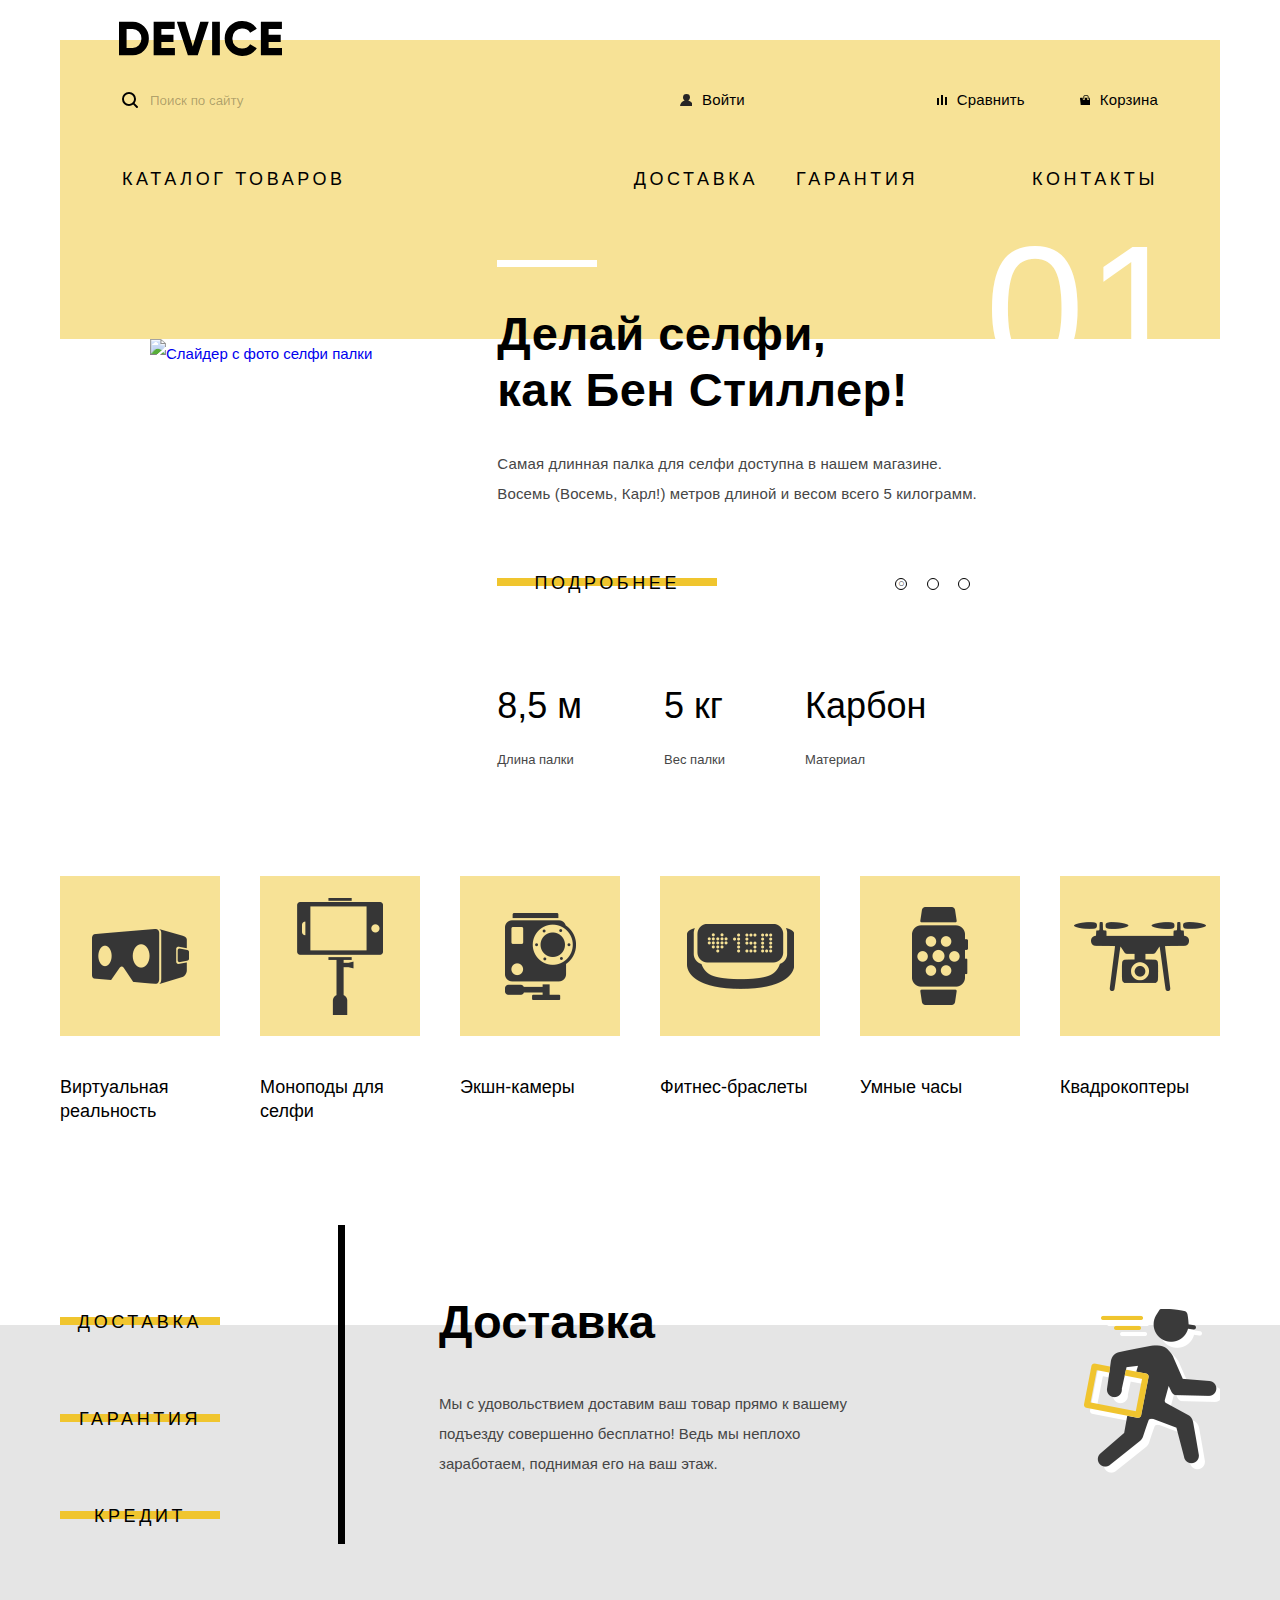
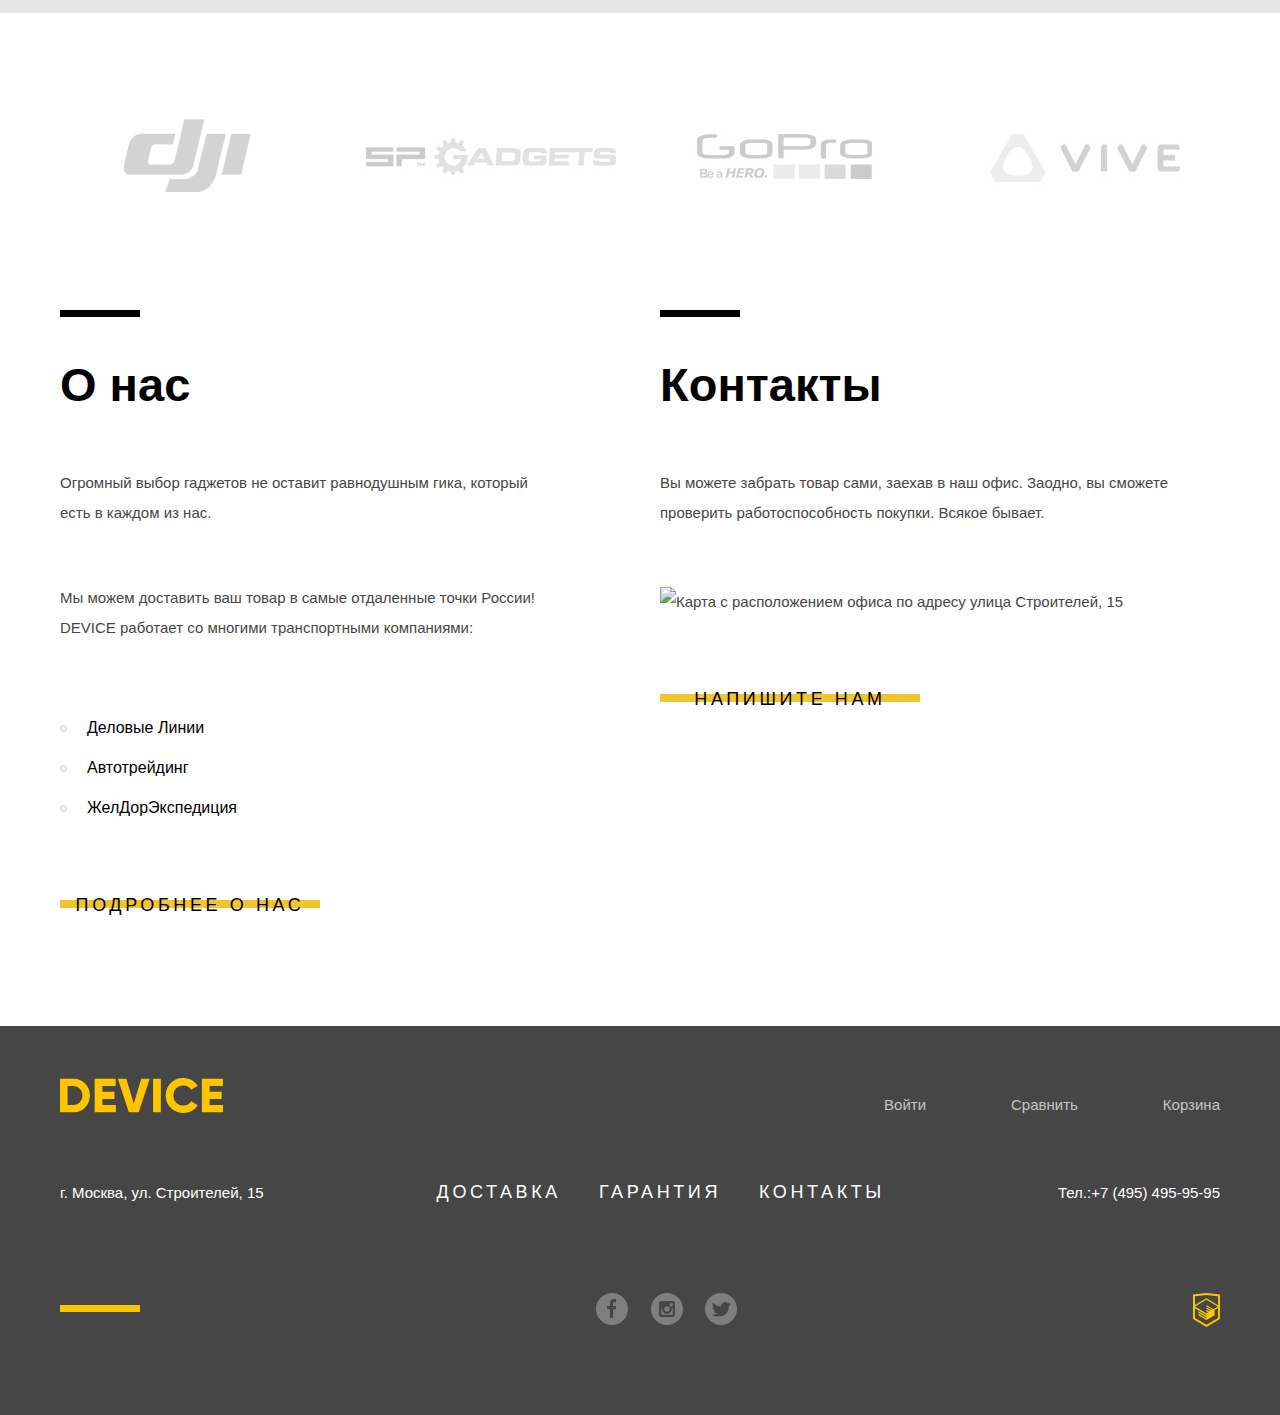
==== commit 1610be66: "21.03.2020 Закончены все модальные окна." ====
--- a/index.html
+++ b/index.html
@@ -18,7 +18,7 @@
         <ul class="custom-nav">
           <li class="search-field">
             <form action="https://echo.htmlacademy.ru" method="get">
-              <div class="visually-hidden" for="site-search">
+              <div class="visually-hidden">
                 Поиск по сайту:
               </div>
               <div class="search-box">
@@ -38,14 +38,6 @@
               <button class="catalog-plus" type="button">
                 <span class="visually-hidden">Открыть</span>
               </button>
-              <ul class="popup-nav">
-                <li><a href="#">Виртуальная реальность</a></li>
-                <li><a href="#"> Моноподы для селфи</a></li>
-                <li><a href="#">Экшн-камеры</a>
-                <li><a href="#">Фитнес-браслеты</a></li>
-                <li><a href="#">Умные часы</a></li>
-                <li><a href="#">Квадрокоптеры</a></li>
-              </ul>
             </li>
             <li><a href="delivery.html">Доставка</a></li>
             <li><a href="warranty.html">Гарантия</a></li>
@@ -64,7 +56,7 @@
             <img src="img/slider-1.png" width="384" height="486" alt="Слайдер с фото селфи палки">
           </a>
           <div class="slider-desc">
-            <h2 class="slogan">Делай селфи, как Бен Стиллер!</h2>
+            <h2 class="slogan">Делай селфи,<br> как Бен Стиллер!</h2>
             <p class="desc">Самая длинная палка для селфи доступна в нашем магазине.
                Восемь (Восемь, Карл!) метров длиной и весом всего 5 килограмм.
             </p>
@@ -101,10 +93,7 @@
                 <p class="parameters">Карбон</p>
                 <p class="benefits">Материал</p>
               </li>
-            </ul>
-
-            
-
+            </ul>        
           </div>
           
 
@@ -157,7 +146,7 @@
           <div class="services-list">
             <ul class="services">
               <li>
-                <a href="#">Доставка</a>
+                <a class="active" href="#">Доставка</a>
               </li>
               <li>
                 <a href="#">Гарантия</a>
@@ -247,9 +236,9 @@
         
            
           <ul class="footer-custom-nav">
-            <li class="user"><a href="#">Войти</a></li>
-            <li class="compare"><a href="#">Сравнить</a></li>
-            <li class="basket"><a href="#">Корзина</a></li>
+            <li class="footer-user"><a href="#">Войти</a></li>
+            <li class="footer-compare"><a href="#">Сравнить</a></li>
+            <li class="footer-basket"><a href="#">Корзина</a></li>
           </ul>
         </div>
         
@@ -306,34 +295,54 @@
         </div>
       </div>
     </footer>
+
+    <section class="modal-nav">
+      <h2 class="visually-hidden">Всплывающее меню Каталога Товаров</h2>
+      <ul class="popup-nav">
+        <li><a href="#">Виртуальная реальность</a></li>
+        <li><a href="#">Моноподы для селфи</a></li>
+        <li><a href="#">Экшн-камеры</a> 
+      </ul>
+      <ul class="popup-nav">
+        <li><a href="#">Фитнес-браслеты</a></li>
+        <li><a href="#">Умные часы</a></li>
+      </ul>
+      <ul class="popup-nav">
+        <li><a href="#">Квадрокоптеры</a></li>
+      </ul>
+    </section>
     
-    <section class="login-form">
-      <h2 class="visually-hidden">Форма входа</h2>
-      <form action="https://echo.htmlacademy.ru" method="post">
-        <label>
-          Ваше имя:
-          <input type="text" name="login" value="Имя Фамилия">
-        </label>
-        <label>
-          Ваш e-mail:
-          <input type="text" name="e-mail" value="email@example.com">
-        </label>
+    <section class="modal modal-login">
+     <h2 class="visually-hidden">Форма входа</h2>
+      <form class="login-form" action="https://echo.htmlacademy.ru" method="post">
+        <div class="login-e-mail">
+        <div class="login">
+          <p>Ваше имя:</p>
+          <input type="text" name="login" placeholder="Имя Фамилия">
+        </div>
+        <div class="e-mail">
+          <p>Ваш e-mail:</p>
+          <input type="text" name="e-mail" placeholder="email@example.com">
+        </div>
         <br>
-        <label for="letter-field">Текст письма:</label>
-        <br>
-        <textarea name="letter" id="letter-field" rows="6" cols="60">
-          В свободной форме
-        </textarea>
-        <br>
-        <input type="submit" value="Отправить">
+        </div>
+        <div class="message">
+          <p>Текст письма:</p>
+        </div>
+        <textarea placeholder="В свободной форме" name="letter" id="letter-field" rows="6" cols="60"></textarea>
+        <button class="filter-button" type="submit" value="Отправить">Отправить</button>
       </form>
-      <button type="button">Закрыть</button>
+      <button class="modal-close" type="button">
+        <span class="visually-hidden">Закрыть</span>
+      </button>
     </section>
 
-    <section class="popup-map">
+    <section class="modal modal-map">
       <h2 class="visually-hidden">Карта</h2>
       <img src="img/zoom-map.png" width="960" height="559" alt="Увеличенная карта с расположением офиса по адресу улица Строителей, 15">
-      <button type="button">Закрыть</button>
+      <button class="modal-close" type="button">
+        <span class="visually-hidden">Закрыть</span>
+      </button>
     </section>
 
   </body>
--- a/css/style.css
+++ b/css/style.css
@@ -54,7 +54,6 @@
 
 .main-header {
     display: block;
-    min-height: 299px;
     margin: 0 auto;
     margin-top: 40px;
     width: 1160px;   
@@ -64,6 +63,11 @@
     box-sizing: border-box;
     padding-left: 40px;
     padding-right: 40px;
+    min-height: 299px;
+}
+
+.main-header .container-header-catalog {
+    min-height: 186px;
 }
 
 /* logo */
@@ -263,7 +267,7 @@
 
 .catalog-plus {
     position: absolute;
-    margin-top: 6px;
+    margin-top: 4px;
     margin-left: 16px;
 
     width: 16px;
@@ -273,24 +277,16 @@
     cursor: pointer;
 }
 
-.catalog-plus::before,
-.catalog-plus::after {
-  content: "";
-  position: absolute;
-  margin-right: 25px;
-  width: 16px;
-  height: 3px;
-  left: 0;
-  background-color: #000000;
-  opacity: 0.3;
-}
-
 .catalog-plus::before {
-    transform: rotate(90deg);
-}
-
-.popup-nav {
-    display: none;
+    content: "";
+    display: block;
+    margin-right: 10px;
+    width: 16px;
+    height: 16px;
+
+    background-image: url("../img/plus.png");
+    background-repeat: no-repeat;
+    background-position: 0 0; 
 }
 
 .numeral {    
@@ -326,7 +322,6 @@
 .slider-desc h2 {
     margin: 0;
     padding: 0;
-    width: 397px;
 }
 
 .slider-desc {
@@ -383,29 +378,30 @@
     position: relative;
     margin-top: 62px;
     width: 220px;
-    min-height: 40px;               
+    min-height: 40px;              
 }
 
 .button-product::before {
     content: "";
     position: absolute;
-    width: 219px;
+    width: 100%;
     height: 8px;
     background-color: #f0c52e;
     z-index: -1;
-    margin-left: -41px;
-    margin-top: 7px;     
-}                                             /*ВОПРОС: Как разместить текст ссылки по центру оси Y?*/
-
-.button-product:hover,
-.button-product:focus {
+    left:0;
+    top: 7px;  
+    transition: all 0.3s;
+}                                         
+
+.button-product:hover::before,
+.button-product:focus::before {
     background-color: #f0c52e;
     height: 40px;
+    top: -7px;
+
 }
 
 .button-product:active {
-    background-color: #f0c52e;
-    height: 40px;
     color: rgba(0, 0, 0, 0.3);
 }
 
@@ -487,7 +483,7 @@
 	width: 10px;
 	height: 10px;
     position: absolute;
-    border: solid 1px #000000;
+    border: solid 1.5px #000000;
     border-radius: 6px;
     right: 5px;
     bottom: 1px;
@@ -582,7 +578,7 @@
 }
 
 .services-list {
-    width: 285px;
+    width: 160px;
 } 
 
 .services-list a {
@@ -615,11 +611,11 @@
     margin-top: -100px;
 }
 
-.services-list a:hover,
-.services-list a:focus {
+.services-list a:hover::before,
+.services-list a:focus::before {
     background-color: #f0c52e;
-    width: 160px;
     height: 40px;
+    top: -7px;
 }
 
 .services-list a:active {
@@ -627,11 +623,14 @@
     background-color: #000000;
     width: 278px;
     height: 40px;
+    left: 0;
+    top: -7px;
 }
 
 .services {
     margin: 0;
     padding: 0;
+    width: 160px;
 }
 
 .services li {
@@ -653,16 +652,19 @@
 .services a::before {
     content: "";
     position: absolute;
-    width: 160px;
+    width: 100%;
     height: 8px;
     background-color: #f0c52e;
     z-index: -1;
-    margin-left: -19px;
-    margin-top: 7px;   
+    left: 0;
+    top: 7px;  
+    transition: all 0.3s;
 }
 
 .services a {
     display: inline-block;
+    position: relative;
+    
 }
 
 .services-info h2 {
@@ -776,34 +778,37 @@
     margin-top: 51px;
 }
 
-.advantage:nth-of-type(1) {    /*!!!!!!!!!!!!Каким псевдоклассом определить margin второму p?????????!!!!!!!!!!*/
+.advantage p:first-child {  
     margin-top: 59px;
 }
 
+.advantage p:last-child {
+    margin-top: 55px;
+}
 .information-points {
     margin: 0;
     padding: 0;
     list-style: none;
-    margin-top: 75px;
+    margin-top: 65px;
 }
 
 .information-points li{
     position: relative;
-    margin-left: 45px;
+    display: flex;
+    align-items: center;
 }
 
 .information-points li::before {
     content: "";
-    position: absolute;
     width: 3px;
     height: 3px;
     border: 2px solid #e5e5e5;
     border-radius: 8px;
-    margin-top: 15px;
-    margin-left: -35px;
+    margin-right: 20px;
 }
 
 .information a {
+    position: relative;
     margin-top: 65px;
     text-align: center;
     width: 260px;
@@ -813,24 +818,23 @@
 .information a::before {
     content: "";
     position: absolute;
-    width: 258px;
+    width: 100%;
     height: 8px;
     background-color: #f0c52e;
     z-index: -1;
-    margin-left: -19px;
-    margin-top: 7px;   
-}
-
-.information a:hover,
-.information a:focus {
-    background-color: #f0c52e;
-    width: 260px;
-    height: 40px;
-}
-
-.information a:active {
+    left: 0;
+    top: 7px; 
+    transition: all 0.3s;  
+}
+
+.information a:hover::before,
+.information a:focus::before {
     background-color: #f0c52e;
     height: 40px;
+    top: -7px;
+}
+
+.information a:active {
     color: rgba(0, 0, 0, 0.3);
 }
 
@@ -861,7 +865,8 @@
 }
 
 .contacts a {
-    margin-top: 85px;
+    position: relative;
+    margin-top: 70px;
     text-align: center;
     width: 260px;
     min-height: 40px;
@@ -871,24 +876,23 @@
 .contacts a::before {
     content: "";
     position: absolute;
-    width: 258px;
+    width: 100%;
     height: 8px;
     background-color: #f0c52e;
     z-index: -1;
-    margin-left: -36px;
-    margin-top: 7px;   
-}
-
-.contacts a:hover,
-.contacts a:focus {
-    background-color: #f0c52e;
-    width: 260px;
-    height: 40px;
-}
-
-.contacts a:active {
+    left: 0;
+    top: 7px;
+    transition: all 0.3s;  
+}
+
+.contacts a:hover::before,
+.contacts a:focus::before {
     background-color: #f0c52e;
     height: 40px;
+    top: -7px;
+}
+
+.contacts a:active {
     color: rgba(0, 0, 0, 0.3);
 }
 
@@ -968,6 +972,57 @@
 
 .footer-custom-nav span {
     color: rgba(255, 255, 255, 0.7);
+}
+
+.footer-user {
+    display: flex;
+    align-items: center;
+}
+
+.footer-user::before {
+    content: "";    
+    display: block;
+    margin-right: 10px;
+    width: 12px;
+    height: 13px;    
+        
+    background-image: url("../img/user.png");
+    background-repeat: no-repeat;
+    background-position: 0 0;    
+}
+
+.footer-compare {
+    display: flex;
+    align-items: center;
+}
+
+.footer-compare::before {
+    content: "";
+    display: block;
+    margin-right: 10px;
+    width: 10px;
+    height: 10px;
+
+    background-image: url("../img/compare.png");
+    background-repeat: no-repeat;
+    background-position: 0 0;
+}
+
+.footer-basket {
+    display: flex;
+    align-items: center;
+}
+
+.footer-basket::before {
+    content: "";
+    display: block;
+    margin-right: 10px;
+    width: 10px;
+    height: 10px;
+
+    background-image: url("../img/basket.png");
+    background-repeat: no-repeat;
+    background-position: 0 0;    
 }
 
 .address {
@@ -1049,6 +1104,15 @@
     
 }
 
+.container-socials::before {
+    content: "";
+    position: relative;
+    width: 80px;
+    height: 7px;                              
+    background-color: #ffc600;
+    margin-top: 12px;
+}
+
 .socials {
     list-style: none;
 }
@@ -1097,12 +1161,231 @@
     opacity: 0.3;
 }
 
-/* popup */
-
-.login-form,
-.popup-map {
-    display: none;
-}
+/* modal-windows*/
+
+.modal {
+    position: absolute;
+
+    color: #000000;
+    
+
+    background-color: #ffffff;
+    box-shadow: 0px 10px 20px 0 rgba(4, 6, 6, 0.2);
+}
+
+.modal-login {
+    width: 960px;
+    min-height: 553px;
+
+    top: 1118px;
+    left: 50%;    
+
+    padding: 100px;
+    margin-left: -480px;
+
+    box-sizing: border-box;
+
+    z-index: 1;
+}
+
+.modal-login div {
+    font-family: "Gilroy-ExtraBold", Arial, sans-serif;
+    font-size: 18px;
+    line-height: 24px;
+    color: #000000;
+    background-color: #ffffff;
+}
+
+.login-form input[type="text"] {
+    font-family: "OpenSans", Arial, sans-serif;
+    font-size: 14px;
+    line-height: 18px;
+    color: rgba(70, 70, 70, 0.8);
+    background-color: #e5e5e5;
+    opacity: 50%;
+    
+    border: none;
+    outline: none;
+    box-sizing: border-box;
+    padding-left: 20px;
+}
+
+.login-e-mail {
+    display: flex;
+    justify-content: space-around;
+}
+
+.login-e-mail p {
+    margin: 0;
+    margin-bottom: 13px;
+}
+
+.e-mail {
+    margin-left: 30px;
+}
+
+.login input {
+    width: 360px;
+    min-height: 50px;
+}
+
+.e-mail input {
+    width: 360px;
+    min-height: 50px; 
+}
+
+.message p {
+    margin: 0;
+    margin-top: 30px;
+    margin-bottom: 13px;
+}
+
+.login-form textarea {
+    font-family: "OpenSans", Arial, sans-serif;
+    font-size: 14px;
+    line-height: 18px;
+    color: rgba(70, 70, 70, 0.8);
+    background-color: #e5e5e5;
+    opacity: 50%;
+
+    width: 760px;
+    min-height: 156px;
+
+    margin: 0;
+    padding: 0;
+    box-sizing: border-box;
+    padding-left: 20px;
+    padding-top: 18px;
+
+    border: none;
+    resize: none;
+    outline: none;
+}
+
+.login-form .filter-button {
+    margin: 0;
+    padding: 0;
+    margin-top: 55px;
+}
+
+.modal-map {
+    width: 960px;
+    min-height: 559px;
+
+    top: 1942px;
+    left: 50%;
+
+    margin-left: -480px;
+
+    box-sizing: border-box;
+
+    z-index: 1;
+}
+
+
+.modal-close {
+    position: absolute;
+    top: 22px;
+    right: 22px;
+
+    width: 55px;
+    height: 55px;
+    border-radius: 50%;
+
+    background-color: #f0c52e;
+    opacity: 50%;
+    border: 0;
+
+    cursor: pointer;
+    outline: none;
+}
+
+.modal-close::before,
+.modal-close::after {
+    content: "";
+
+    position: absolute;
+    right: 13px;
+    
+    width: 30px;
+    height: 2px;
+
+    background-color: #ffffff;
+}
+
+.modal-close::before {
+    transform: rotate(45deg);
+}
+
+.modal-close::after {
+    transform: rotate(-45deg);
+}
+
+.modal-close:hover,
+.modal-close:focus {
+    opacity: 100%;
+}
+
+.modal-close:active {
+    opacity: 30%;
+}
+
+.modal-nav {
+    position: absolute;
+    display: flex;
+
+    width: 1160px;
+    min-height: 129px;
+
+    top: 210px;
+    left: 50%;    
+    margin-left: -580px;
+    padding: 0 60px;
+
+    box-sizing: border-box;
+    color: #000000;  
+    background-color: #f7e296;
+
+    z-index: 1;
+}
+
+.popup-nav {
+    margin: 0;
+    padding: 0;
+    list-style: none;
+}
+
+.popup-nav a{
+    font-family: "OpenSans-Light", Arial, sans-serif;
+    font-size: 15px;
+    line-height: 36px;
+    letter-spacing: 0.15px;
+    color: #000000;
+    background-color: #f7e296;
+}
+
+.modal-nav ul:nth-child(3) {
+    margin-left: 58px;
+}
+
+.modal-nav ul:nth-child(4) {
+    margin-left: 77px;   
+}
+
+.popup-nav a:hover,
+.popup-nav a:focus {
+    opacity: 60%;
+}
+
+.popup-nav a:active {
+    opacity: 30%;
+}
+
+.modal,
+.modal-nav {
+   display: none;
+}
+
 
 /* visually-hidden */
 .visually-hidden {
@@ -1113,14 +1396,26 @@
     margin: -1px;
 }
 
-
-
-
-
-
 /* PAGE CATALOG*/
 
+/*MAIN-HEADER*/
+
+.exit {
+    opacity: 30%;
+    margin-left: 19px;
+}
+
 /* MAIN */
+
+.main-content-catalog .container {
+    width: 1440px;
+}
+
+.container-breadcrumbs {
+    width: 1160px;
+    margin: 0 auto;
+    margin-top: 44px;
+}
 
 .subtitle {
     font-family: "Gilroy-ExtraBold", Arial, sans-serif;
@@ -1133,33 +1428,52 @@
 .subtitle {
     margin: 0;
     padding: 0;
-    margin-left: 201px;
-    margin-top: 44px;
+    margin-left: 60px;
 }
 
 .breadcrumbs {
+    display: flex;
+    justify-content: flex-start;
+    flex-wrap: wrap;
+    margin: 0;
+    padding: 0;
+    margin-left: 60px;
+    margin-top: 30px;
+
     list-style: none;
 }
 
-.breadcrumbs {
-    display: flex;
-    margin: 0;
-    padding: 0;
-    margin-left: 201px;
-    margin-top: 30px;
-}
-
-.breadcrumbs li:nth-child(3) {
+.breadcrumbs li {
+    position: relative;
+
+    margin-right: 39px;
+}
+
+.breadcrumbs li:last-child {
+    margin-right: 0;
+}
+
+.breadcrumbs li::after {
+    content: "";
+
+    position: absolute;
+    width: 4px;
+    height: 7px;
+    top: 13px;
+    right: -22px;
+
+    background-image: url("../img/nav-arrow.svg");
+    background-repeat: no-repeat;
+    background-position: 0 0;
+}
+
+.breadcrumbs-current {
     color: rgba(0, 0, 0, 0.3);
     background-color: #ffffff;
 }
 
-.breadcrumbs li:nth-child(2) {
-    margin-left: 39px;
-}
-
-.breadcrumbs li:nth-child(3) {
-    margin-left: 39px;
+.breadcrumbs-current::after {
+    display: none;
 }
 
 .breadcrumbs a {
@@ -1196,6 +1510,7 @@
     font-family: "Gilroy-ExtraBold", Arial, sans-serif;
     font-size: 16px;
     line-height: 24px;
+    letter-spacing: 3.2px;
     color: #000000;
     background-color: #d9d9d9;
     text-transform: uppercase;
@@ -1229,6 +1544,7 @@
     font-family: "Gilroy-ExtraBold", Arial, sans-serif;
     font-size: 16px;
     line-height: 24px;
+    letter-spacing: 3.2px;
     color: #000000;
     background-color: #ebebeb;
     text-transform: uppercase;
@@ -1282,32 +1598,72 @@
     color: #000000;
 }
 
+.sorting .arrows {
+    position: relative;
+    margin-top: 30px;
+    margin-left: 232px;
+}
+
+.arrows .up {
+    position: relative;
+}
+
+.up::before {
+    content: "";
+    position: absolute;
+    width: 11px;
+    height: 10px;
+    top: 7px;
+
+    background-image: url("../img/up.svg");
+    background-repeat: no-repeat;
+    background-position: 0 0;   
+
+    opacity: 20%;
+}
+
+.arrows .down {
+    position: relative;
+    margin-left: 30px;
+}
+
+.down::before {
+    content: "";
+    position: absolute;
+    width: 11px;
+    height: 10px;
+    top: 7px;
+
+    background-image: url("../img/down.svg");
+    background-repeat: no-repeat;
+    background-position: 0 0;   
+}
+
+.down:hover::before,
+.up:hover::before,
+.down:focus::before,
+.up:focus::before {
+    opacity: 40%;
+}
+
 .container-filters {
     display: flex;
+    width: 467px;
 }
 
 .forms-filters {
     display: flex;
     margin: 0;
     padding: 0;
-    width: 467px;
     min-height: 1287px;
-}
-
-.filter {
-    background-color: #ebebeb;
 }
 
 .filter {
     width: 467px;
-}
-
-.filter h3 {
-    margin: 0;
-    padding: 0;
-}
-
-.filter h3 {
+    background-color: #ebebeb;
+}
+
+.filter legend {
     font-family: "Gilroy-ExtraBold", Arial, sans-serif;
     font-size: 18px;
     line-height: 24px;
@@ -1315,37 +1671,279 @@
     background-color: #ebebeb;
 }
 
+.filter legend::before {
+    content: "";
+    position: absolute;
+
+    width: 201px;
+    height: 2px;   
+    background-color: #000000;
+    margin-top: -16px
+}
+
+.filter-range {
+    font-family: "Gilroy-Light", Arial, sans-serif;
+    font-size: 14px;
+    line-height: 24px;
+    color: rgba(0, 0, 0, 0.2);
+    background-color: #ebebeb;
+}
+
+.price-controls {
+    width: 199px;
+    height: 20px;
+}
+
+
+
+.price-controls label {
+    display:inline-block;
+
+    cursor: pointer;
+}
+
+.price-controls .min-price,
+.price-controls .max-price {
+    width: 90px;
+}
+
+.range-controls {
+    position: relative;
+
+    width: 199px;
+    margin-top: 41px;
+    margin-bottom: 16px;
+}
+
+.range-controls .scale {
+    height: 2px;
+
+    background: #dbdbdb;
+}
+
+.range-controls .bar {
+    width: 60%;
+    height: 2px;
+
+    background: #91c92f;
+}
+
+.range-toggle {
+    position: absolute;
+    top: -9px;
+
+    width: 4px;
+    height: 4px;
+
+    background: #dbdbdb;
+    border: 8px solid #ffffff;
+    border-radius: 50%;
+    box-shadow: 0 2px 1px 0 rgba(0, 1, 1, 0.2);
+    cursor: pointer;
+}
+
+.range-toggle-min {
+    left: 0;
+}
+
+.range-toggle-max {
+    left: 60%;
+}
+
+.range-toggle:hover {
+    width: 5px;
+    height: 5px;
+}
+
+.price-controls input {
+    width: 50px;
+    margin: 0;
+
+    color: rgba(0, 0, 0, 0.2);
+    background: none;
+    border: none;
+}
+
 .filter ul {
+    padding: 0;
+    margin: 0;
+
     list-style: none;
 }
 
-.colors h3 {
-    margin-top: 227px;
-    margin-left: 199px;
-}
-
-.colors ul {
-    margin: 0;
-    padding: 0;
+.filter-option {
+    padding-left: 41px;
+}
+
+.filter-option:first-child {
     margin-top: 35px;
-    margin-left: 199px;
-}
-
-.bluetooth h3 {
-    margin-top: 63px;
-    margin-left: 199px;
-}
-
-.bluetooth ul {
-    margin: 0;
-    padding: 0;
-    margin-top: 39px;
-    margin-left: 199px;
-}
-
-.filter button {
+}
+
+.filter fieldset {
+    padding: 0;
+    margin: 0;
     margin-top: 60px;
     margin-left: 199px;
+
+    border: none;
+}
+
+.filter fieldset:first-child {
+    margin-top: 87px;
+}
+
+.filter-option label {
+    font-family: "OpenSans-Light", Arial, sans-serif;
+    font-size: 14px;
+    line-height: 40px;
+    color: #000000;
+    background-color: #ebebeb;
+}
+
+.filter-option label {
+    position: relative;
+
+    cursor: pointer;
+    user-select: none;
+}
+
+.filter-input-checkbox + label::before {
+    content: "";
+    position: absolute;
+    left: -41px;
+    top: 0;
+
+    width: 23px;
+    height: 23px;
+
+    background-image: url("../img/checkbox-off.svg");
+    background-repeat: no-repeat;
+    background-position: 0 0;
+}
+
+.filter-input-checkbox:checked + label::after {
+    content: "";
+    position: absolute;
+    left: -41px;
+    top: 0px;
+    
+    width: 27px;
+    height: 23px;
+
+    background-image: url("../img/checkbox-on.svg");
+    background-repeat: no-repeat;
+    background-position: 0 0;
+}
+
+.filter-input-checkbox + label:hover::before,
+.filter-input-checkbox + label:focus::before,
+.filter-input-checkbox + label:hover::after,
+.filter-input-checkbox + label:focus::after {
+    opacity: 60%;
+}
+
+.filter-input-checkbox + label:active::before,
+.filter-input-checkbox + label:active::after {
+    opacity: 0;
+}
+
+.filter-input-radio + label::before {
+    content: "";
+    position: absolute;
+    left: -41px;
+    top: 0;
+
+    width: 25px;
+    height: 25px;
+
+    background-image: url("../img/radio-off.svg");
+    background-repeat: no-repeat;
+    background-position: 0 0;
+}
+
+.filter-input-radio:checked + label::after {
+    content: "";
+    position: absolute;
+    left: -41px;
+    top: 0;
+
+    width: 25px;
+    height: 25px;
+
+    background-image: url("../img/radio-on.svg");
+    background-repeat: no-repeat;
+    background-position: 0 0;
+}
+
+.filter-input-radio + label:hover::before,
+.filter-input-radio + label:focus::before,
+.filter-input-radio + label:hover::after,
+.filter-input-radio + label:focus::after {
+    opacity: 60%;
+}
+
+.filter-input-radio + label:active::before,
+.filter-input-radio + label:active::after {
+    opacity: 0;
+}
+
+.filter-input:disabled + label {
+    opacity: 25%;
+}
+
+button {
+    padding: 0;
+    border: none;
+    font: inherit;
+    color: inherit;
+    background-color: transparent;
+
+    cursor: pointer;
+}
+
+.filter-button {
+    font-family: "Gilroy-ExtraBold", Arial, sans-serif;
+    font-size: 18px;
+    line-height: 24px;
+    letter-spacing: 3.6px;
+    text-align: center;
+    color: #000000;
+    text-transform: uppercase;
+}
+
+.filter-button {
+    display: inline-block;
+    position: relative;
+    width: 220px;
+
+    margin-top: 60px;
+    margin-left: 199px;
+    z-index: 1;
+    outline: none;
+}
+
+.filter-button::before {
+    content: "";
+    position: absolute;
+    width: 100%;
+    height: 8px;
+    background-color: #f0c52e;
+    z-index: -1;
+    left:0;
+    top: 7px;  
+    transition: all 0.3s;
+}
+
+.filter-button:hover::before,
+.filter-button:focus::before {
+    background-color: #f0c52e;
+    height: 40px;
+    top: -7px;
+}
+
+.filter-button:active {
+    color: rgba(0, 0, 0, 0.3);
+    outline: none;
 }
 
 
@@ -1375,7 +1973,106 @@
 }
 
 .catalog-item {
-    width: 360px;  
+    width: 360px; 
+}
+
+.image-product {
+    position: relative;
+}
+
+.image-product:hover .veil,
+.image-product:focus .veil {
+    display: block;
+}
+
+
+.veil {
+    position: absolute;
+    display: none;    
+
+    width: 100%;
+    height: 100%;
+
+    left: 0;
+    top: 0;
+    background: rgba(255, 255, 255, 0.6);
+    z-index: 1;
+}
+
+.in-basket {
+    font-family: "Gilroy-ExtraBold", Arial, sans-serif;
+    font-size: 18px;
+    line-height: 24px;
+    letter-spacing: 3.6px;
+    text-align: center;
+    color: #000000;
+    text-transform: uppercase;
+}
+
+.in-basket::before {
+    content: "";
+    position: absolute;
+    width: 200px;
+    height: 8px;
+    background-color: #f0c52e;
+    z-index: -1;
+    left:0;
+    top: 7px;  
+    transition: all 0.3s;
+}
+
+.in-basket:hover::before,
+.in-basket:focus::before {
+    background-color: #f0c52e;
+    height: 40px;
+    top: -7px;
+}
+
+.in-basket:active {
+    color: rgba(0, 0, 0, 0.3);
+}
+
+.in-basket {
+    display: inline-block;
+    position: absolute;
+    width: 200px;
+    
+    top: 46%;
+    left: 22.5%;
+}
+
+.in-compare {
+    font-family: "OpenSans-Light", Arial, sans-serif;
+    font-size: 13px;
+    line-height: 36px;
+    letter-spacing: 0.13;
+    color: #000000;
+    opacity: 50%;
+}
+
+.in-compare:hover,
+.in-compare:focus {
+    opacity: 100%;
+}
+
+.in-compare:active {
+    opacity: 20%;
+}
+
+.in-compare {
+    display: inline-block;
+    position: absolute;
+    width: 144px;
+    top: 56%;
+    left: 31%;
+}
+
+.name-product a {
+    font-family: "Gilroy-ExtraBold", Arial, sans-serif;
+    font-size: 18px;
+    line-height: 24px;
+    color: #000000;
+    background-color: #ffffff;
 }
 
 .name-product {
@@ -1388,14 +2085,6 @@
 
 .name-product a {
     width: 255px;
-}
-
-.catalog-item a {
-    font-family: "Gilroy-ExtraBold", Arial, sans-serif;
-    font-size: 18px;
-    line-height: 24px;
-    color: #000000;
-    background-color: #ffffff;
 }
 
 .price {
@@ -1414,10 +2103,7 @@
     width: 759px;
     margin-left: 73px;
     margin-top: 41px;
-    margin-bottom: 77px;
-}
-
-.pagination {
+
     background-color: #ebebeb;
 }
 
@@ -1427,20 +2113,22 @@
 
 .control-nav {
     display: flex;
-    margin: 0;
-    padding: 0;
-    width: 759px;
-    min-height: 70px;
-    margin-left: 30px;
-    margin-right: 30px;  
+    justify-content:space-around ;
+    margin: 0;
+    padding: 0;
+    min-height: 70px; 
 }
 
 .control-nav li {
-    margin-top: 30px;
+    align-self: center;
+}
+
+.control-nav li:first-child {
+    text-transform: uppercase;
 }
 
 .control-nav li:nth-child(2) {
-    margin-left: 240px;
+    margin-left: 201px;
 }
 
 .control-nav li:nth-child(3) {
@@ -1452,7 +2140,8 @@
 }
 
 .control-nav li:nth-child(5) {
-    margin-left: 232px;
+    margin-left: 190px;
+    text-transform: uppercase;
 }
 
 .control-nav a {
@@ -1464,26 +2153,48 @@
     background-color: #ebebeb;
 }
 
-.control-nav li:nth-child(3) a,
-.control-nav li:nth-child(4) a {
+.page a{
     color:rgba(0, 0, 0, 0.3);
     background-color: #ebebeb;
 }
 
-.control-nav li:nth-child(1) {
-    text-transform: uppercase;
-}
-
-.control-nav li:nth-child(5) {
-    text-transform: uppercase;
-}
-
-
-.yellow-line {
-    width: 80px;
-    height: 7px;                              /*Сделать через псевдоэлемент*/
-    background-color: #ffc600;
-    margin-top: 12px;
+.page a:hover,
+.page a:focus {
+    color:rgba(0, 0, 0, 0.6);
+}
+
+.page a:active {
+    color: #000000;
+}
+
+.back {
+    display: inline-block;
+    width: 136px;
+    text-align: center;
+}
+
+.back:hover,
+.back:focus {
+    background-color: #d9d9d9;
+}
+
+.back:active {
+    color: rgba(0, 0, 0, 0.3);
+}
+
+.forward {
+    display: inline-block;
+    width: 136px;
+    text-align: center;
+}
+
+.forward:hover,
+.forward:focus {
+    background-color: #d9d9d9;
+}
+
+.forward:active {
+    color: rgba(0, 0, 0, 0.3);
 }
 
 
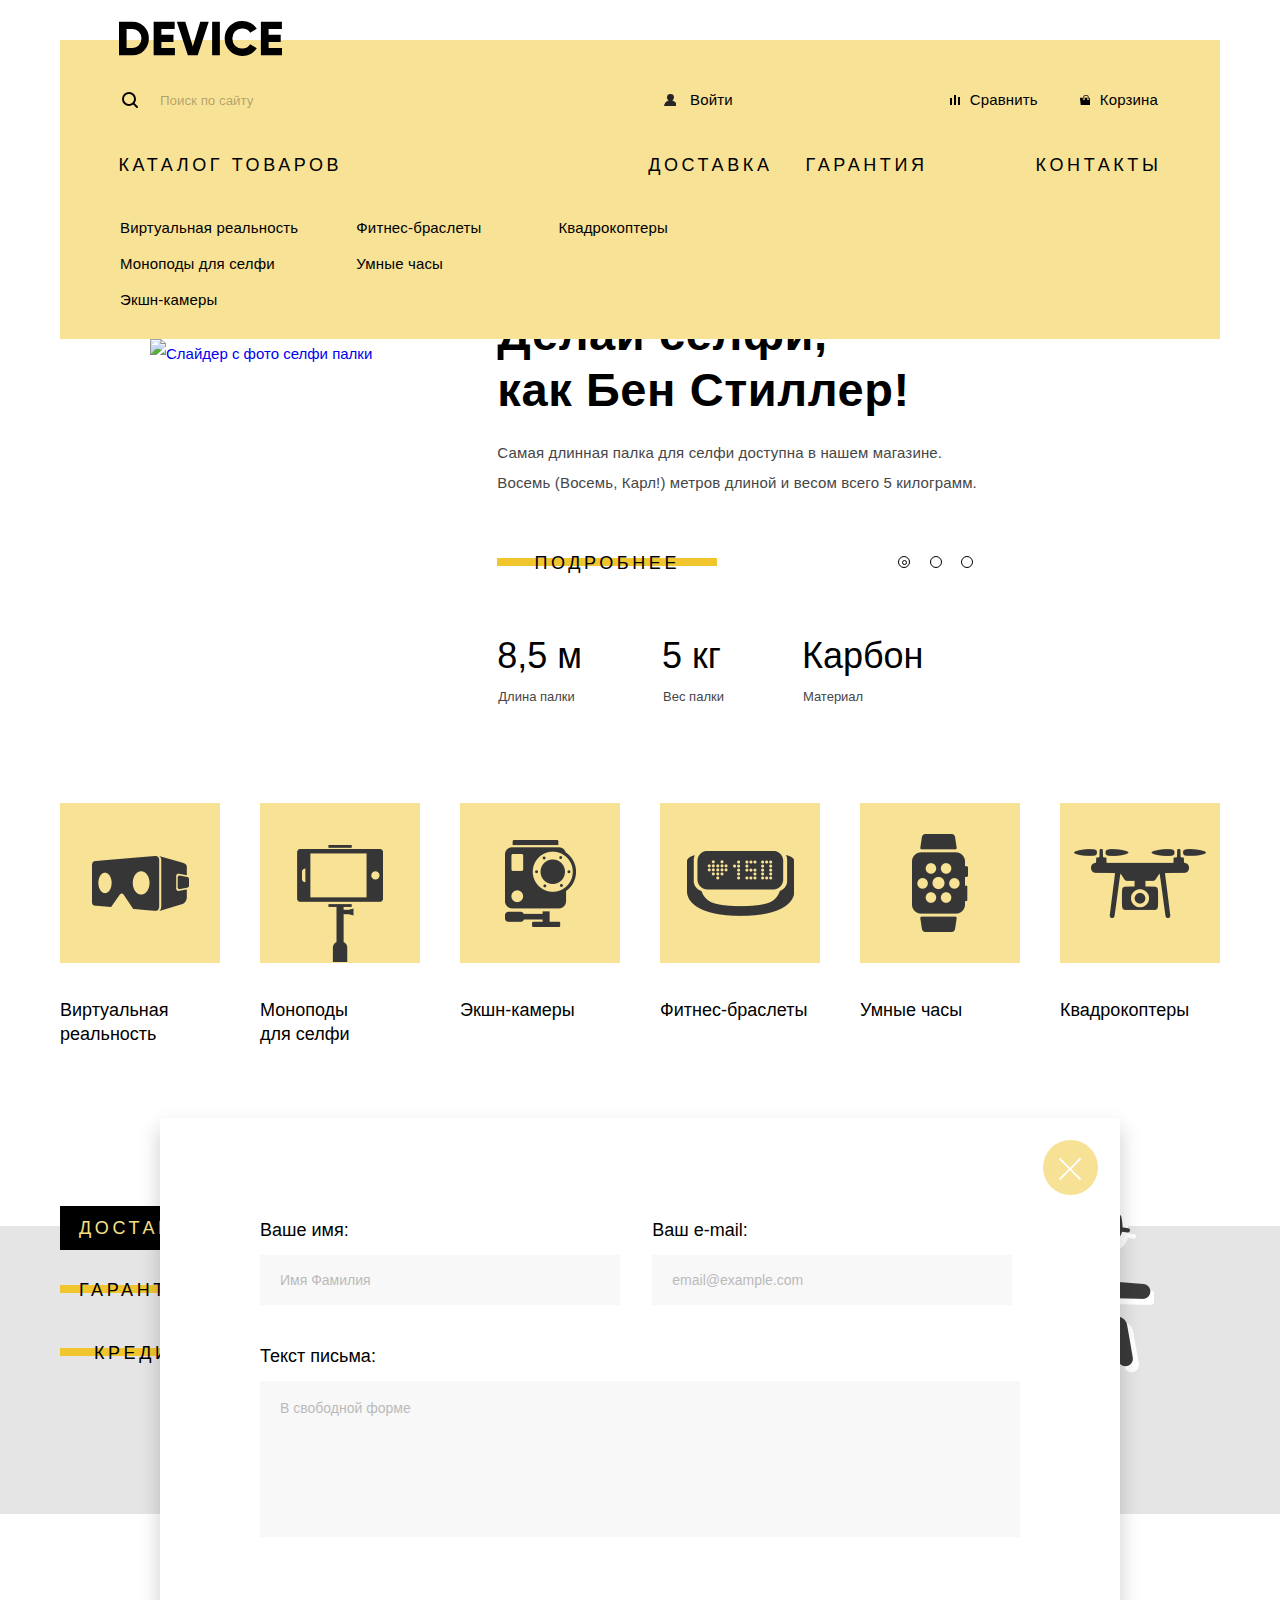
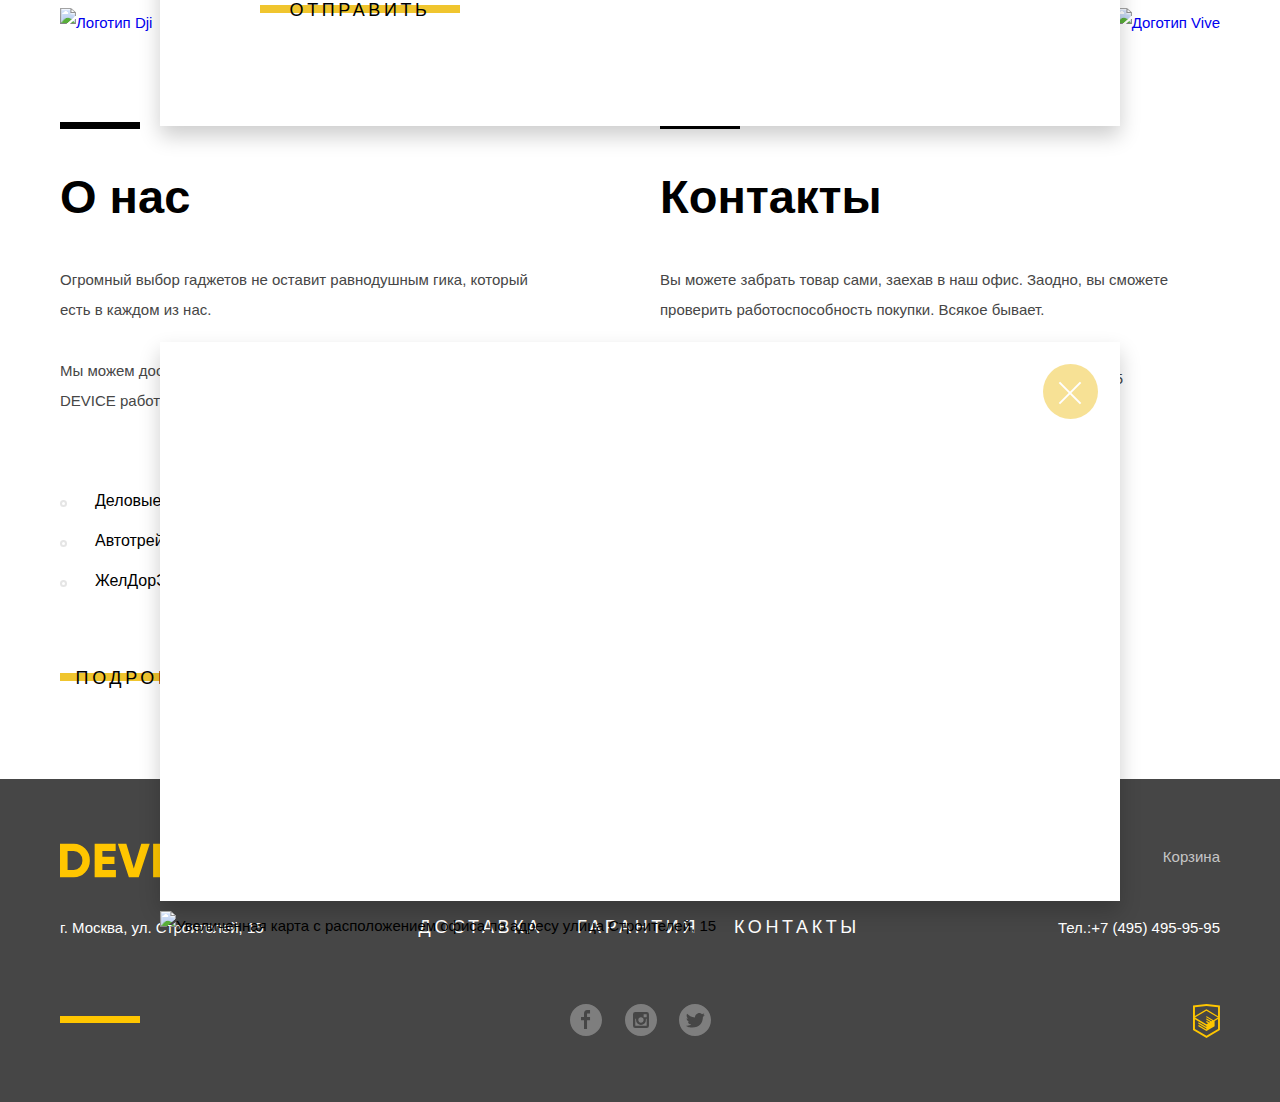
==== commit 785bfd24: "25.03.2020 Вторая попытка защиты" ====
--- a/index.html
+++ b/index.html
@@ -18,18 +18,18 @@
         <ul class="custom-nav">
           <li class="search-field">
             <form action="https://echo.htmlacademy.ru" method="get">
-              <div class="visually-hidden">
+              <label class="visually-hidden" for="site-search">
                 Поиск по сайту:
-              </div>
+              </label>
               <div class="search-box">
                 <input class="site-search" type="text" name="search" id="site-search" value="Поиск по сайту">
               </div>
-              <button class="visually-hidden" type="button">Отправить</button> 
+              <button class="visually-hidden" type="button">Найти</button> 
             </form>
           </li>
-          <li class="user"><a href="#">Войти</a></li>
-          <li class="compare"><a href="#">Сравнить</a></li>
-          <li class="basket"><a href="#">Корзина</a></li>
+          <li><a class="user login-link" href="login.html">Войти</a></li>
+          <li><a class="compare" href="#">Сравнить</a></li>
+          <li><a class="basket" href="#">Корзина</a></li>
         </ul>
         <nav>
           <ul class="nav">
@@ -44,7 +44,6 @@
             <li><a href="contacts.html">Контакты</a></li>
           </ul>
         </nav>
-        <span class="numeral">01</span>
       </div>
     </header>
 
@@ -56,12 +55,12 @@
             <img src="img/slider-1.png" width="384" height="486" alt="Слайдер с фото селфи палки">
           </a>
           <div class="slider-desc">
+            <span class="numeral">01</span>
             <h2 class="slogan">Делай селфи,<br> как Бен Стиллер!</h2>
             <p class="desc">Самая длинная палка для селфи доступна в нашем магазине.
                Восемь (Восемь, Карл!) метров длиной и весом всего 5 килограмм.
             </p>
             <a class="button-product" href="#">Подробнее</a>
-
             <div class="radio-slider">
               <h2 class="visually-hidden">radio-slider</h2>
               <ul>
@@ -79,7 +78,6 @@
                 </li>
               </ul>
             </div>
-
             <ul class="features">
               <li>
                 <p class="parameters">8,5 м</p>
@@ -94,9 +92,51 @@
                 <p class="benefits">Материал</p>
               </li>
             </ul>        
-          </div>
-          
-
+          </div>        
+        </section>
+        <section class="visually-hidden slider">
+          <h2 class="visually-hidden">Слайдер с описанием</h2>
+          <a href="#">
+            <img src="img/slider-2.png" width="384" height="486" alt="Слайдер с фото фитнес-браслета">
+          </a>
+          <div class="slider-desc">
+            <span class="numeral">02</span>
+            <h2 class="slogan">Худеем<br>правильно!</h2>
+            <p class="desc">Мотивирующие фитнес-браслеты помогут найти в себе силы 
+              не пропускать занятия и соблюдать диету.
+            </p>
+            <a class="button-product" href="#">Подробнее</a>
+            <ul class="features">
+              <li>
+                <p class="parameters">48 часов</p>
+                <p class="benefits">Без подзарядки</p>
+              </li>
+            </ul>        
+          </div>        
+        </section>
+        <section class="visually-hidden slider">
+          <h2 class="visually-hidden">Слайдер с описанием</h2>
+          <a href="#">
+            <img src="img/slider-3.png" width="384" height="486" alt="Слайдер с фото квадрокоптера">
+          </a>
+          <div class="slider-desc">
+            <span class="numeral">03</span>
+            <h2 class="slogan">Порхает как бабочка,жалит как пчела!</h2>
+            <p class="desc">Этот обычный, на первый взгляд, квадрокоптер оснащен 
+              мощным лазером, замаскированным под стандартную камеру.              
+            </p>
+            <a class="button-product" href="#">Подробнее</a>
+            <ul class="features">
+              <li>
+                <p class="parameters">800 м</p>
+                <p class="benefits">Дальность полета</p>
+              </li>
+              <li>
+                <p class="parameters">50 м</p>
+                <p class="benefits">Радиус поражения</p>
+              </li>
+            </ul>        
+          </div>        
         </section>
         <section class="product-categories">
           <h2 class="visually-hidden">Популярные товары</h2>
@@ -109,9 +149,9 @@
             </li>
             <li>
               <a href="#">
-                <img src="img/popular-2.png" width="86" height="117" alt="Иконка моноподы для селфи">
-              </a>
-              <p>Моноподы для селфи</p>
+                <img class="monopod" src="img/popular-2.png" width="86" height="117" alt="Иконка моноподы для селфи">
+              </a>
+              <p>Моноподы<br>для селфи</p>
             </li>
             <li>
               <a href="#">
@@ -140,13 +180,13 @@
           </ul>
         </section>
       </div>
-        <section class="services-background">
-          <div class="container">
+      <section class="services-background">
+        <div class="container">
           <h2 class="visually-hidden">Услуги</h2>
           <div class="services-list">
             <ul class="services">
-              <li>
-                <a class="active" href="#">Доставка</a>
+              <li class="active-li">
+                <a href="#">Доставка</a>
               </li>
               <li>
                 <a href="#">Гарантия</a>
@@ -162,44 +202,91 @@
                Ведь мы неплохо заработаем, поднимая его на ваш этаж.
             </p>
           </div>
-            <img src="img/delivery.png" width="136" height="164" alt="Иконка доставка"> 
-          </div>       
-        </section>
+          <img src="img/delivery.png" width="136" height="164" alt="Иконка доставка"> 
+        </div>       
+      </section>
+      <section class="visually-hidden services-background">
         <div class="container">
-        <section>
-          <h2 class="visually-hidden">Популярные бренды</h2>
-          <ul class="popular-brand">
-            <li>
-              <a href="#">
-                <img src="img/brand-1.png" width="260" height="100" alt="Логотип Dji">
-              </a>
-            </li>
-            <li>
-              <a href="#">
-                <img src="img/brand-2.png" width="260" height="100" alt="Логотип SP Gadgets">
-              </a>
-            </li>
-            <li>
-              <a href="#">
-                <img src="img/brand-3.png" width="260" height="100" alt="Логотип GoPro">
-              </a>
-            </li>
-            <li>
-              <a href="#">
-                <img src="img/brand-4.png" width="260" height="100" alt="Доготип Vive">
-              </a>
-            </li>
-          </ul>
-        </section>
-        </div>
-        
+          <h2 class="visually-hidden">Услуги</h2>
+          <div class="services-list">
+            <ul class="services">
+              <li>
+                <a href="#">Доставка</a>
+              </li>
+              <li class="active-li">
+                <a href="#">Гарантия</a>
+              </li>
+              <li>
+                <a href="#">Кредит</a>
+              </li>
+            </ul>
+          </div>
+          <div class="services-info">
+            <h2 class="services-title">Гарантия</h2>
+            <p class="services-desc">Если из-за возгорания купленного у нас товара у вас сгорит дом — не переживайте, мы выдадим вам новый.<br>
+              Товар, не дом, конечно же.
+            </p>
+          </div>
+          <img src="img/warranty.png" width="136" height="164" alt="Иконка гарантия"> 
+        </div>       
+      </section>
+      <section class="visually-hidden services-background">
         <div class="container">
+          <h2 class="visually-hidden">Услуги</h2>
+          <div class="services-list">
+            <ul class="services">
+              <li>
+                <a href="#">Доставка</a>
+              </li>
+              <li>
+                <a href="#">Гарантия</a>
+              </li>
+              <li class="active-li">
+                <a href="#">Кредит</a>
+              </li>
+            </ul>
+          </div>
+          <div class="visually-hidden services-info">
+            <h2 class="services-title">Кредит</h2>
+            <p class="services-desc">Залезть в долговую яму стало проще! Кредитные консультанты подберут для вас наиболее выгодные 
+              условия кредита. Выгодные для нашего банка, разумеется.
+            </p>
+          </div>
+          <img src="img/credit.png" width="136" height="164" alt="Иконка кредит"> 
+        </div>       
+      </section>
+      <div class="container">
+        <h2 class="visually-hidden">Популярные бренды</h2>
+        <ul class="popular-brand">
+          <li>
+            <a class="brand-1-bw" href="#">
+              <img src="img/brand-1bw.png" width="260" height="100" alt="Логотип Dji">
+            </a>
+          </li>
+          <li>
+            <a class="brand-2-bw" href="#">
+              <img src="img/brand-2bw.png" width="260" height="100" alt="Логотип SP Gadgets">
+            </a>
+          </li>
+          <li>
+            <a class="brand-3-bw" href="#">
+              <img src="img/brand-3bw.png" width="260" height="100" alt="Логотип GoPro">
+            </a>
+          </li>
+          <li>
+            <a class="brand-4-bw" href="#">
+              <img src="img/brand-4bw.png" width="260" height="100" alt="Доготип Vive">
+            </a>
+          </li>
+        </ul>
+      </div>
+      <div class="container">
         <div class="info">
           <section class="information">
             <h2>О нас</h2>
             <div class="advantage">
               <p>Огромный выбор гаджетов не оставит равнодушным гика, который есть в каждом из нас.</p>
-              <p class="bb">Мы можем доставить ваш товар в самые отдаленные точки России! DEVICE работает со многими транспортными компаниями:</p>
+              <p>Мы можем доставить ваш товар в самые отдаленные точки России! DEVICE работает со многими транспортными компаниями:</p>
             </div>
             <ul class="information-points">
               <li>Деловые Линии</li>
@@ -220,28 +307,27 @@
     
     <footer class="main-footer">
       <div class="container">
-        <div class="footer-logo">
-          <a href="index.html">
-            <svg xmlns="http://www.w3.org/2000/svg" width="163" height="35">
-            <path d="M-.151.702v33.6h13.532a15.72 15.72 0 0011.72-4.824 16.458 16.458 0 004.712-11.976 16.458 16.458 0 00-4.712-11.976A15.723
-             15.723 0 0013.381.702H-.151zM7.582 26.91V8.091h5.8a8.646 8.646 0 016.5 2.568 9.407 9.407 0 012.489 6.84 9.406 9.406 0 01-2.489 6.84
+        <div class="container-footer-custom">
+          <div class="footer-logo">
+            <a href="index.html">
+              <svg xmlns="http://www.w3.org/2000/svg" width="163" height="35">
+              <path d="M-.151.702v33.6h13.532a15.72 15.72 0 0011.72-4.824 16.458 16.458 0 004.712-11.976 16.458 16.458 0 00-4.712-11.976A15.723
+              15.723 0 0013.381.702H-.151zM7.582 26.91V8.091h5.8a8.646 8.646 0 016.5 2.568 9.407 9.407 0 012.489 6.84 9.406 9.406 0 01-2.489 6.84
               8.642 8.642 0 01-6.5 2.568h-5.8zm34.8-5.952h12.082v-7.3H42.378V8.091h13.291V.702H34.645v33.6H55.91V26.91H42.378v-5.952zm36.343
-               13.344L89.744.702h-8.458l-7.491 24.72L66.304.702h-8.457l11.019 33.6h9.859zm14.4 0h7.733V.702h-7.733v33.6zm38.615-1.416a15.506
-                15.506 0 006.041-5.688l-6.67-3.84a7.482 7.482 0 01-3.165 3.024 9.87 9.87 0 01-4.664 1.1 9.595 9.595 0 01-7.177-2.736 9.909 9.909
-                 0 01-2.682-7.248 9.909 9.909 0 012.682-7.248 9.595 9.595 0 017.177-2.736 9.897 9.897 0 014.639 1.08 7.592 7.592 0 013.19
-                  3.048l6.67-3.84a15.873 15.873 0 00-6.09-5.688 17.42 17.42 0 00-8.409-2.088c-9.779-.272-17.797 7.691-17.591 17.472-.208 9.781
-                  7.809 17.747 17.588 17.476a17.52 17.52 0 008.458-2.088zm17.881-11.928h12.082v-7.3h-12.085V8.091h13.29V.702h-21.023v33.6h21.265V26.91h-13.532v-5.952z"
-                    data-name="-e-logo" fill-rule="evenodd" fill="#ffc600"/></svg>
-          </a>
-        
-           
+              13.344L89.744.702h-8.458l-7.491 24.72L66.304.702h-8.457l11.019 33.6h9.859zm14.4 0h7.733V.702h-7.733v33.6zm38.615-1.416a15.506
+              15.506 0 006.041-5.688l-6.67-3.84a7.482 7.482 0 01-3.165 3.024 9.87 9.87 0 01-4.664 1.1 9.595 9.595 0 01-7.177-2.736 9.909 9.909
+              0 01-2.682-7.248 9.909 9.909 0 012.682-7.248 9.595 9.595 0 017.177-2.736 9.897 9.897 0 014.639 1.08 7.592 7.592 0 013.19
+              3.048l6.67-3.84a15.873 15.873 0 00-6.09-5.688 17.42 17.42 0 00-8.409-2.088c-9.779-.272-17.797 7.691-17.591 17.472-.208 9.781
+              7.809 17.747 17.588 17.476a17.52 17.52 0 008.458-2.088zm17.881-11.928h12.082v-7.3h-12.085V8.091h13.29V.702h-21.023v33.6h21.265V26.91h-13.532v-5.952z"
+              data-name="-e-logo" fill-rule="evenodd" fill="#ffc600"/></svg>
+            </a>
+          </div>         
           <ul class="footer-custom-nav">
-            <li class="footer-user"><a href="#">Войти</a></li>
-            <li class="footer-compare"><a href="#">Сравнить</a></li>
-            <li class="footer-basket"><a href="#">Корзина</a></li>
+            <li><a class="footer-user" href="#">Войти</a></li>
+            <li><a class="footer-compare" href="#">Сравнить</a></li>
+            <li><a class="footer-basket" href="#">Корзина</a></li>
           </ul>
         </div>
-        
         <div class="container-footer-nav">     
           <p class="address">г. Москва, ул. Строителей, 15</p>
           <ul class="footer-nav">
@@ -251,14 +337,13 @@
           </ul>
           <span class="telephone">Тел.:<a href="#">+7 (495) 495-95-95</a></span>
         </div>
-        <div class="container-socials">
-         
+        <div class="container-socials"> 
           <ul class="socials">
             <li>
               <a href="#">
                 <svg xmlns="http://www.w3.org/2000/svg" width="32" height="32">
                   <path fill="#FFF" d="M16 0C7.164 0 0 7.163 0 16s7.164 16 16 16c8.837 0 16-7.164 16-16S24.837 0 16 0zm4.062
-                   9.455h-3.021v3.444h3.021v3.445h-3.021v8.61H14.02v-8.61H11v-3.445h3.021V9.455c0-1.902 1.353-3.445 3.021-3.445h3.021v3.445z"/></svg>
+                  9.455h-3.021v3.444h3.021v3.445h-3.021v8.61H14.02v-8.61H11v-3.445h3.021V9.455c0-1.902 1.353-3.445 3.021-3.445h3.021v3.445z"/></svg>
               </a>
             </li>
             <li>
@@ -266,30 +351,30 @@
                 <svg xmlns="http://www.w3.org/2000/svg" width="32" height="32"><g fill="#FFF">
                   <path d="M20.916 16a4.938 4.938 0 11-9.877 0c0-.394.051-.773.138-1.14h-.897v6.838h11.396V14.86h-.897c.086.367.137.746.137 1.14z"/>
                   <path d="M15.978 18.659c1.466 0 2.659-1.193 2.659-2.659s-1.193-2.659-2.659-2.659c-1.466 0-2.659 1.193-2.659 2.659s1.192 2.659 2.659
-                   2.659zm2.659-8.357h3.039v3.039h-3.039z"/><path d="M16 0C7.164 0 0 7.164 0 16c0 8.837 7.164 16 16 16 8.837 0 16-7.163
-                    16-16 0-8.836-7.163-16-16-16zm7.955 21.698a2.285 2.285 0 01-2.279 2.279H10.279A2.285 2.285 0 018 21.698V10.302a2.286
-                     2.286 0 012.279-2.279h11.396a2.286 2.286 0 012.279 2.279v11.396z"/></g></svg>
+                  2.659zm2.659-8.357h3.039v3.039h-3.039z"/><path d="M16 0C7.164 0 0 7.164 0 16c0 8.837 7.164 16 16 16 8.837 0 16-7.163
+                  16-16 0-8.836-7.163-16-16-16zm7.955 21.698a2.285 2.285 0 01-2.279 2.279H10.279A2.285 2.285 0 018 21.698V10.302a2.286
+                  2.286 0 012.279-2.279h11.396a2.286 2.286 0 012.279 2.279v11.396z"/></g></svg>
               </a>
             </li>
             <li>
               <a href="#">
                 <svg xmlns="http://www.w3.org/2000/svg" width="32" height="32">
                   <path fill="#FFF" d="M16 0C7.164 0 0 7.164 0 16c0 8.837 7.164 16 16 16 8.837 0 16-7.163 16-16 0-8.836-7.163-16-16-16zm7.944
-                   12.809c-.251 6.516-3.463 10.832-10.992 10.702h-.486c-.447 0-4.543-.443-5.344-1.823 2.479.19 4.247-.406
-                    5.12-1.136-1.048-.289-2.923-.461-3.251-2.848.384.104.618.221 1.299.113-1.307-.824-2.758-1.519-2.679-3.643.311.317 1.164.518
-                     1.46.457-.768-.233-2.149-3.244-.974-4.781 1.984 1.79 4.075 3.482 7.804 3.643.227-2.214 1.24-3.699 3.168-4.325 1.84-.479 3.255.26
-                      3.901 1.138.737-.224 1.453-.466 2.193-.685-.004.833-.569 1.463-.935 1.709.747.165 1.423-.475 1.423-.475-.184.963-1.094 1.725-1.707 1.954z"/></svg>
+                  12.809c-.251 6.516-3.463 10.832-10.992 10.702h-.486c-.447 0-4.543-.443-5.344-1.823 2.479.19 4.247-.406
+                  5.12-1.136-1.048-.289-2.923-.461-3.251-2.848.384.104.618.221 1.299.113-1.307-.824-2.758-1.519-2.679-3.643.311.317 1.164.518
+                  1.46.457-.768-.233-2.149-3.244-.974-4.781 1.984 1.79 4.075 3.482 7.804 3.643.227-2.214 1.24-3.699 3.168-4.325 1.84-.479 3.255.26
+                  3.901 1.138.737-.224 1.453-.466 2.193-.685-.004.833-.569 1.463-.935 1.709.747.165 1.423-.475 1.423-.475-.184.963-1.094 1.725-1.707 1.954z"/></svg>
               </a>
             </li>
           </ul>
           <div class="logo-academy">
-            <a href="https://htmlacademy.ru">
+            <a href="https://htmlacademy.ru/intensive/htmlcss">
               <svg xmlns="http://www.w3.org/2000/svg" width="27" height="35">
                 <path d="M13.62.017L13.472 0 0 1.412v24.661l13.473 8.017 13.43-7.99.042-.025V1.412L13.62.017zm11.399
-                 12.11L13.495 5.334l-.001-.104-.087.05-.088-.056v.109L1.925 12.118V3.147l11.548-1.212L25.02 3.147v8.98zm-11.614-5.34L24.923
-                  13.5l-4.479 2.64-7.093-4.221-.014 1.415 5.904 3.513-.86.507-5.03-2.992-.014 1.415 3.827 2.275-.782.523-3.031-1.787-.014 1.413
-                   1.853 1.091-1.8 1.081-11.356-6.751 11.371-6.835zm-11.48 8.34l11.411 6.791.016 1.044-7.942-4.728-.015 1.416 7.979 4.795.018 1.076-7.973-4.74-.013
-                    1.414 8.021 4.822.046.025 8.143-4.872-.011-5.177 3.415-2.036v10.021L13.472 31.85 1.925 24.979v-9.852z" fill="#ffc600"/></svg>
+                12.11L13.495 5.334l-.001-.104-.087.05-.088-.056v.109L1.925 12.118V3.147l11.548-1.212L25.02 3.147v8.98zm-11.614-5.34L24.923
+                13.5l-4.479 2.64-7.093-4.221-.014 1.415 5.904 3.513-.86.507-5.03-2.992-.014 1.415 3.827 2.275-.782.523-3.031-1.787-.014 1.413
+                1.853 1.091-1.8 1.081-11.356-6.751 11.371-6.835zm-11.48 8.34l11.411 6.791.016 1.044-7.942-4.728-.015 1.416 7.979 4.795.018 1.076-7.973-4.74-.013
+                1.414 8.021 4.822.046.025 8.143-4.872-.011-5.177 3.415-2.036v10.021L13.472 31.85 1.925 24.979v-9.852z" fill="#ffc600"/></svg>
             </a>
           </div>
         </div>
@@ -301,7 +386,7 @@
       <ul class="popup-nav">
         <li><a href="#">Виртуальная реальность</a></li>
         <li><a href="#">Моноподы для селфи</a></li>
-        <li><a href="#">Экшн-камеры</a> 
+        <li><a href="#">Экшн-камеры</a></li> 
       </ul>
       <ul class="popup-nav">
         <li><a href="#">Фитнес-браслеты</a></li>
@@ -313,23 +398,28 @@
     </section>
     
     <section class="modal modal-login">
-     <h2 class="visually-hidden">Форма входа</h2>
+      <h2 class="visually-hidden">Форма входа</h2>
       <form class="login-form" action="https://echo.htmlacademy.ru" method="post">
-        <div class="login-e-mail">
-        <div class="login">
-          <p>Ваше имя:</p>
-          <input type="text" name="login" placeholder="Имя Фамилия">
-        </div>
-        <div class="e-mail">
-          <p>Ваш e-mail:</p>
-          <input type="text" name="e-mail" placeholder="email@example.com">
-        </div>
-        <br>
+        <div class="login-email">
+          <div class="login">
+            <label for="your-name">
+              Ваше имя:
+            </label>
+            <input type="text" name="login" placeholder="Имя Фамилия" id="your-name">
+          </div>
+          <div class="email">
+            <label for="your-email">
+              Ваш e-mail:
+            </label>
+            <input type="text" name="email" placeholder="email@example.com" id="your-email">
+          </div>
         </div>
         <div class="message">
-          <p>Текст письма:</p>
-        </div>
-        <textarea placeholder="В свободной форме" name="letter" id="letter-field" rows="6" cols="60"></textarea>
+          <label for="letter-field">
+            Текст письма:
+          </label>
+          <textarea placeholder="В свободной форме" name="letter" id="letter-field" rows="6" cols="60"></textarea>
+        </div>
         <button class="filter-button" type="submit" value="Отправить">Отправить</button>
       </form>
       <button class="modal-close" type="button">
@@ -339,11 +429,15 @@
 
     <section class="modal modal-map">
       <h2 class="visually-hidden">Карта</h2>
+      <iframe src="https://www.google.com/maps/embed?pb=!1m18!1m12!1m3!1d2249.112548877997!2d37.52742931589823!3d55.68703098053582!2m3!1f0!2f0!3f0!3m2!1i1024!2i768!4f13.1!3m3!1m2!1s0x46b54cf65f5c8955%3A0x694710ccd55501e!2z0YPQuy4g0KHRgtGA0L7QuNGC0LXQu9C10LksIDE1LCDQnNC-0YHQutCy0LAsINCg0L7RgdGB0LjRjywgMTE5MzEx!5e0!3m2!1sru!2sua!4v1585119212964!5m2!1sru!2sua" width="960" height="559" allowfullscreen></iframe>
       <img src="img/zoom-map.png" width="960" height="559" alt="Увеличенная карта с расположением офиса по адресу улица Строителей, 15">
       <button class="modal-close" type="button">
         <span class="visually-hidden">Закрыть</span>
       </button>
     </section>
 
+    <script src="js/popup.js"></script>
+    <script src="js/map.js"></script>
+
   </body>
 </html>
--- a/css/style.css
+++ b/css/style.css
@@ -48,15 +48,13 @@
 
 /* HEADER */
 
-header {
-    background-color: #f7e296;
-}
-
 .main-header {
     display: block;
     margin: 0 auto;
     margin-top: 40px;
-    width: 1160px;   
+    width: 1160px; 
+    
+    background-color: #f7e296;
 }
 
 .main-header .container {
@@ -67,6 +65,9 @@
 }
 
 .main-header .container-header-catalog {
+    box-sizing: border-box;
+    padding-left: 40px;
+    padding-right: 40px;
     min-height: 186px;
 }
 
@@ -79,10 +80,6 @@
     width: 163px;              
 }
 
-.logo a {
-    outline: none;
-}
-
 .logo a:hover,
 .logo a:focus {
     opacity: 0.6;
@@ -95,15 +92,33 @@
 /* custom-nav */
 
 .custom-nav {
-    list-style: none;    
-}
+    display: flex;
+    flex-wrap: wrap;
+    margin: 0 auto;
+    padding: 0;
+    width: 1036px;
+
+    list-style: none;
+}
+
+.custom-nav li:nth-child(2) {
+    margin-left: 394px;
+}
+
+.custom-nav li:nth-child(3) {
+    margin-left: auto;   
+}
+
+.custom-nav li:nth-child(4) {
+    margin-left: 42px;
+}
+
 .custom-nav a {
     font-size: 15px;
     line-height: 30px;
     letter-spacing: 0.15px;
     color: #000000;
     background-color: #f7e296;
-    outline: none;
 }
 
 .custom-nav a:hover,
@@ -116,27 +131,6 @@
 .custom-nav a:active,
 .nav a:active {
     color: rgba(0, 0, 0, 0.3);
-
-}
-
-.custom-nav {
-    display: flex;
-    flex-wrap: wrap;
-    margin: 0 auto;
-    padding: 0;
-    width: 1036px;
-}
-
-.custom-nav li:nth-child(2) {
-    margin-left: 420px;
-}
-
-.custom-nav li:nth-child(3) {
-    margin-left: auto;   
-}
-
-.custom-nav li:nth-child(4) {
-    margin-left: 55px;
 }
 
 /* form search */
@@ -146,12 +140,21 @@
 }
 
 .search-box input {
+    margin-left: 6px;
     width: 108px;
     height: 15px;
     background-color: #f7e296;
     border: none;
 }
 
+.search-box input:hover {
+    color: rgba(0, 0, 0, 0.6);
+}
+
+.search-box input:focus {
+    color: #000000;
+}
+
 .search-field {
     display: flex;
     align-items: center;
@@ -160,7 +163,7 @@
 .search-field::before {
     content: "";
     display: block;
-    margin-right: 10px;
+    margin-right: 14px;
     width: 16px;
     height: 16px;
 
@@ -169,14 +172,6 @@
     background-position: 0 0;
 }
 
-.search-box input:hover {
-    color: rgba(0, 0, 0, 0.6);
-}
-
-.search-box input:focus {
-    color: #000000;
-}
-
 .user {
     display: flex;
     align-items: center;
@@ -185,7 +180,7 @@
 .user::before {
     content: "";    
     display: block;
-    margin-right: 10px;
+    margin-right: 14px;
     width: 12px;
     height: 13px;    
         
@@ -231,8 +226,28 @@
 /* nav */
 
 .nav {
+    display: flex;
+    flex-wrap:wrap;
+    margin: 0 auto;
+    padding: 0;
+    width: 1043px;        
+    margin-top: 36px;
+
     list-style: none;
 }
+
+.nav li:not(:first-child) {
+    margin-left: 33px;
+}
+
+.nav li:last-child {
+    margin-left: 108px;
+}
+
+.nav li:nth-child(2) {
+    margin-left: auto;
+}
+
 .nav a {
     font-family: "Gilroy-ExtraBold", Arial, sans-serif;
     font-size: 18px;
@@ -241,34 +256,12 @@
     color: #000000;
     background-color: #f7e296;
     text-transform: uppercase;
-    outline: none;
-}
-
-.nav {
-    display: flex;
-    flex-wrap:wrap;
-    margin: 0 auto;
-    padding: 0;
-    width: 1036px;        
-    margin-top: 50px;
-}
-
-.nav li:not(:first-child) {
-    margin-left: 38px;
-}
-
-.nav li:last-child {
-    margin-left: 114px;
-}
-
-.nav li:nth-child(2) {
-    margin-left: auto;
 }
 
 .catalog-plus {
     position: absolute;
-    margin-top: 4px;
-    margin-left: 16px;
+    margin-top: 6px;
+    margin-left: 12px;
 
     width: 16px;
     height: 16px;
@@ -289,6 +282,35 @@
     background-position: 0 0; 
 }
 
+/* MAIN */
+
+.main-content {
+    display: block;
+    margin: 0 auto;   
+}
+
+/* slider-product */
+
+.slider {
+    display: flex;
+    margin-left: 90px;
+}
+
+.slider img {
+    margin-top: -111px;
+}
+
+.slider-desc h2 {
+    margin: 0;
+    padding: 0;
+}
+
+.slider-desc {
+    position: relative;
+    margin-left: 125px;
+    margin-top: -33px;
+}
+
 .numeral {    
     position: absolute;
     font-family: "Gilroy-ExtraBold", Arial, sans-serif;
@@ -297,44 +319,15 @@
     letter-spacing: 1.79px;
     color: #ffffff;
 
-    margin-left: 885px;
-    margin-top: 24px;
-}
-
-/* MAIN */
-
-.main-content {
-    display: block;
-    margin: 0 auto;   
-}
-
-/* slider-product */
-
-.slider {
-    display: flex;
-    margin-left: 90px;
-}
-
-.slider img {
-    margin-top: -111px;
-}
-
-.slider-desc h2 {
-    margin: 0;
-    padding: 0;
-}
-
-.slider-desc {
-    position: relative;
-    margin-left: 125px;
-    margin-top: -33px;
+    margin-left: 327px;
+    margin-top: -90px;
 }
 
 .slogan {
     font-family: "Gilroy-ExtraBold", Arial, sans-serif;
     font-size: 47px;
     line-height: 56px;
-    letter-spacing: 0.47px;
+    letter-spacing: 0.59px;
     color: #000000;
 }
 
@@ -359,7 +352,7 @@
 .desc {
     margin: 0;
     padding: 0;
-    margin-top: 31px;
+    margin-top: 20px;
     width: 482px;
 }
 
@@ -376,7 +369,8 @@
 .button-product {
     display: inline-block;
     position: relative;
-    margin-top: 62px;
+    vertical-align: middle;
+    margin-top: 53px;
     width: 220px;
     min-height: 40px;              
 }
@@ -416,11 +410,11 @@
 }
 
 .features li:nth-child(2) {
-    margin-left: 82px;
+    margin-left: 80px;
 }
 
 .features li:nth-child(3) {
-    margin-left: 80px;
+    margin-left: 78px;
 }
 
 .parameters {
@@ -434,7 +428,7 @@
 .parameters {
     margin: 0;
     padding: 0;
-    margin-top: 71px;
+    margin-top: 41px;
 }
 
 .benefits {
@@ -448,13 +442,14 @@
 .benefits {
     margin: 0;
     padding: 0;
-    margin-top: 20px;
+    margin-top: 7px;
+    margin-left: 1px;
 }
 
 .radio-slider {
     position: absolute;
-    margin-left: 400px;
-    margin-top: -40px;
+    margin-left: 403px;
+    margin-top: -42px;
 }
 
 .radio-slider ul {
@@ -471,7 +466,8 @@
 }
 
 .radio-slider label {
-	display: inline-block;
+    display: inline-block;
+    vertical-align: baseline;
 	cursor: pointer;
 	position: relative;
 	padding-left: 15px;
@@ -479,7 +475,8 @@
 
 .radio-slider label:before {
 	content: "";
-	display: inline-block;
+    display: inline-block;
+    vertical-align: baseline;
 	width: 10px;
 	height: 10px;
     position: absolute;
@@ -489,14 +486,25 @@
     bottom: 1px;
 }
 
-.radio-slider input[type=radio]:checked + label:before {
-        content: "\25CB";    
-        font-size: 11px;
-        text-align: center;
-        line-height: 8px;
-    }
+.radio-slider input[type=radio]:checked + label::after {
+    content: "";
+    display: inline-block;
+    vertical-align: baseline;
+    width: 3px;
+    height: 3px;
+    position: absolute;
+    border: solid 1.5px #000000;
+    border-radius: 3px;
+    right: 8.5px;
+    bottom: 4px;
+}
 
 /* popular-product */
+
+.product-categories {
+    margin: 0 auto;
+    margin-top: 96px;
+}
 
 .popular-product {
     display: flex;
@@ -517,28 +525,27 @@
 }
 
 .popular-product p {
-    margin-top: 39px;   
-}
-
-.popular-product li {
-    list-style: none;
+    margin-top: 35px;   
 }
 
 .popular-product li {
     margin-left: 20px;
     margin-right: 20px;
+    list-style: none;
 }
 
 .popular-product a {
+    display: flex;
+    align-items: center;
+    justify-content: center; 
+    
     background-color: #f7e296;
     width: 160px;
     height: 160px;
 }
 
-.popular-product a {
-    display: flex;
-    align-items: center;
-    justify-content: center;   
+.monopod {
+    margin-top: 41px;
 }
 
 .popular-product a:hover,
@@ -550,55 +557,42 @@
     opacity: 30%;
 }
 
-.product-categories {
-    margin: 0 auto;
-    margin-top: 106px;
-}
-
 /* services */
 
 .services-background {
     background-color: #e5e5e5;
 }
 
-.services-background {
-    display: flex;
+.services-background .container {
+    display: flex;
+    justify-content: space-between;
     min-height: 288px;
-    margin-top: 184px;
-}
-
-.services-background .container {
-    display: flex;
-    justify-content: space-between;
+    margin-top: 162px;
+    background-color: #e5e5e5;
     z-index: 1;
 }
 
 .services-background img {
-    margin-top: -16px;
+    margin-top: -14px;
+    margin-right: 66px;
 }
 
 .services-list {
+    position: relative;
+
     width: 160px;
 } 
 
-.services-list a {
-    min-height: 40px;
-}
-
 .services-list li:nth-child(1) {
-    margin-top: -17px;
+    margin-top: -20px;
 }
 
 .services-list li:nth-child(2) {
-    margin-top: 55px;
+    margin-top: 26px;
 }
 
 .services-list li:nth-child(3) {
-    margin-top: 55px;
-}
-
-.services-list {
-    position: relative;
+    margin-top: 21px;
 }
 
 .services-list::before {
@@ -622,15 +616,18 @@
     color: #f7e184;
     background-color: #000000;
     width: 278px;
-    height: 40px;
     left: 0;
-    top: -7px;
+    top: -6px;
+    box-sizing: border-box;
+    padding-left: 19px;
+    text-align: start;
+    padding-top: 10px;
+    padding-bottom: 10px; 
 }
 
 .services {
     margin: 0;
     padding: 0;
-    width: 160px;
 }
 
 .services li {
@@ -645,8 +642,13 @@
     text-align: center;
     color: #000000;
     width: 160px;
-    height: 8px;
     text-transform: uppercase;
+
+    display: inline-block;
+    vertical-align: baseline;
+    position: relative;
+    min-height: 40px;
+    z-index: 1;
 }
 
 .services a::before {
@@ -661,10 +663,32 @@
     transition: all 0.3s;
 }
 
-.services a {
-    display: inline-block;
-    position: relative;
-    
+.active-li a {
+    color: #f7e184;
+    background-color: #000000;
+    width: 278px;
+    text-align: start;
+    box-sizing: border-box;
+    padding-left: 19px;
+    padding-top: 10px;
+    padding-bottom: 10px; 
+    z-index: auto;   
+}
+
+.active-li a:hover,
+.active-li a:focus {
+    color: #f7e184;
+    background-color: #000000;
+    z-index: auto;
+}
+
+.active-li a:hover::before,
+.active-li a:focus::before {
+    top: 4px;
+}
+
+.services-info {
+    margin-left: 109px;
 }
 
 .services-info h2 {
@@ -673,21 +697,19 @@
 
 .services-title {
     font-family: "Gilroy-ExtraBold", Arial, sans-serif;
-    font-size: 47px;
+    font-size: 48px;
     line-height: 48px;
     color: #000000;
 }
 
 .services-desc {
     font-family: "OpenSans-Light", Arial, sans-serif;
-    font-size: 15px;
+    font-size: 15.4px;
     line-height: 30px;
     color: #464646;
     background-color: #e5e5e5;
-}
-
-.services-desc {
-    margin-top: 43px;
+
+    margin-top: -8px;
     width: 426px;
 }
 
@@ -703,18 +725,31 @@
 
 .popular-brand li {
     margin-top: 94px;
-}
-
-.popular-brand li {
     list-style: none;
-    filter: grayscale(100%);
-    opacity: 20%;
-}
-
-.popular-brand li:hover,
-.popular-brand li:focus {
-    filter: none;
-    opacity: 100%; 
+}
+
+.popular-brand a {
+    display: block;
+}
+
+.brand-1-bw:hover,
+.brand-1-bw:focus {
+    background: url("../img/brand-1.png");
+}
+
+.brand-2-bw:hover, 
+.brand-2-bw:focus {
+    background: url("../img/brand-2.png");
+}
+
+.brand-3-bw:hover,
+.brand-3-bw:focus {
+    background: url("../img/brand-3.png");
+}
+
+.brand-4-bw:hover,
+.brand-4-bw:focus {
+    background: url("../img/brand-4.png");
 }
 
 /* info */
@@ -724,7 +759,8 @@
     justify-content: space-between;  
     margin: 0;
     padding: 0;
-    margin-top: 93px;
+    margin-top: 84px;
+    margin-bottom: 73px;
 }
 
 .info h2 {
@@ -733,9 +769,7 @@
     line-height: 48px;
     color: #000000;
     background-color: #ffffff;
-}
-
-.info h2 {
+
     margin: 0;
 }
 
@@ -755,10 +789,9 @@
     color: #000000;
     text-align: center;
     text-transform: uppercase;
-}
-
-.info a {
+
     display: inline-block;
+    vertical-align: baseline;
 }
 
 .information {
@@ -766,6 +799,7 @@
     width: 475px;
     flex-wrap: wrap;
 }
+
 .information::before {
     content: "";
     position: absolute;
@@ -779,12 +813,13 @@
 }
 
 .advantage p:first-child {  
-    margin-top: 59px;
+    margin-top: 44px;
 }
 
 .advantage p:last-child {
-    margin-top: 55px;
-}
+    margin-top: 31px;
+}
+
 .information-points {
     margin: 0;
     padding: 0;
@@ -792,19 +827,23 @@
     margin-top: 65px;
 }
 
-.information-points li{
+.information-points li {
     position: relative;
     display: flex;
     align-items: center;
+    padding-left: 35px;
 }
 
 .information-points li::before {
     content: "";
+    position: absolute;
     width: 3px;
     height: 3px;
     border: 2px solid #e5e5e5;
     border-radius: 8px;
-    margin-right: 20px;
+    left: 0;
+    top: 50%;
+    margin-top: -1.5px;
 }
 
 .information a {
@@ -857,11 +896,11 @@
 }
 
 .contacts p {
-    margin-top: 59px;
+    margin-top: 44px;
 } 
 
 .contacts img {
-    margin-top: 44px;
+    margin-top: 24px;
 }
 
 .contacts a {
@@ -871,7 +910,6 @@
     width: 260px;
     min-height: 40px;
 }
-
 
 .contacts a::before {
     content: "";
@@ -898,27 +936,27 @@
 
 /* FOOTER */
 
-footer {
-    background-color: #464646;
-    padding-bottom: 66px;
-}
-
 .main-footer {
     display: block;
     min-height: 323px;
-    margin-top: 93px;
+    background-color: #464646;
+}
+
+.main-footer .container {
+    background-color: #464646;
+    min-height: 323px;
 }
 
 /* footer-logo */
 
-.footer-logo {
+.container-footer-custom {
     display: flex;
     justify-content: space-between;
     align-items: flex-end;
-
-}
-.footer-logo a{
-    outline: none;
+}
+
+.footer-logo {
+    margin-top: 64px;
 }
 
 .footer-logo a:hover,
@@ -933,24 +971,22 @@
 /* footer-custom-nav */
 
 .footer-custom-nav {
+    display: flex;
+    justify-content: flex-end;
+    margin: 13px 0;
+    padding: 0;
+
     list-style: none;
     display: flex;
     align-items: center;
 }
 
-.footer-custom-nav {
-    display: flex;
-    margin: 0;
-    padding: 0;
-    margin-top: 61px;
-}
-
 .footer-custom-nav li:nth-child(1) {
-    margin-right: 65px;
+    margin-right: 44px;
 }
 
 .footer-custom-nav li:nth-child(2) {
-    margin-right: 65px;
+    margin-right: 43px;
 }
 
 .footer-custom-nav a {
@@ -958,7 +994,6 @@
     line-height: 36px;
     color: rgba(255, 255, 255, 0.7);
     background-color: #464646;
-    outline: none;
 }
 
 .footer-custom-nav a:hover,
@@ -982,7 +1017,7 @@
 .footer-user::before {
     content: "";    
     display: block;
-    margin-right: 10px;
+    margin-right: 14px;
     width: 12px;
     height: 13px;    
         
@@ -1000,6 +1035,7 @@
     content: "";
     display: block;
     margin-right: 10px;
+    margin-top: 2px;
     width: 10px;
     height: 10px;
 
@@ -1016,7 +1052,8 @@
 .footer-basket::before {
     content: "";
     display: block;
-    margin-right: 10px;
+    margin-right: 12px;
+    margin-top: 2px;
     width: 10px;
     height: 10px;
 
@@ -1038,27 +1075,29 @@
     display: flex;
     justify-content: space-between;
     align-items: baseline;
-    margin-top: 40px;
+    margin-top: 10px;
 }
 
 .footer-nav {
     display: flex;
     justify-content: center;
-    margin: 0;
-    padding: 0;
-
-}
-
-.footer-nav {
-    list-style: none;
+    flex-wrap: wrap;
+    margin: 0;
+    padding: 0;
+
+    list-style: none
+}
+
+.footer-nav li:nth-child(1) {
+    margin-left: -43px;
 }
 
 .footer-nav li:nth-child(2) {
-    margin-left: 38px;
+    margin-left: 34px;
 }
 
 .footer-nav li:nth-child(3) {
-    margin-left: 38px;
+    margin-left: 35px;
 }
 
 .footer-nav a {
@@ -1069,7 +1108,6 @@
     color: #ffffff;
     background-color: #464646;
     text-transform: uppercase;
-    outline: none;
 }
 
 .footer-nav a:hover,
@@ -1099,9 +1137,8 @@
 
 .container-socials {
     display: flex;
-    margin-top: 70px;
-    justify-content: space-between;
-    
+    margin-top: 46px;
+    justify-content: space-between;    
 }
 
 .container-socials::before {
@@ -1114,14 +1151,12 @@
 }
 
 .socials {
+    display: flex;
+    position: relative;
+    margin: 0;
+    padding: 0; 
+
     list-style: none;
-}
-
-.socials {
-    display: flex;
-    position: relative;
-    margin: 0;
-    padding: 0; 
 }
 
 .socials a {
@@ -1138,6 +1173,10 @@
     opacity: 10%;
 }
 
+.socials li:nth-child(1) {
+    margin-left: -53px;
+}
+
 .socials li:nth-child(2) {
     margin-left: 23px;
 }
@@ -1147,10 +1186,6 @@
 }
 
 /* logo-academy */
-
-.logo-academy a {
-    outline: none;
-}
 
 .logo-academy a:hover,
 .logo-academy a:focus {
@@ -1163,6 +1198,46 @@
 
 /* modal-windows*/
 
+@keyframes bounce {
+    0% {
+      transform: translateY(-2000px);
+    }
+  
+    70% {
+      transform: translateY(30px);
+    }
+  
+    90% {
+      transform: translateY(-10px);
+    }
+  
+    100% {
+      transform: translateY(0);
+    }
+  }
+
+  @keyframes shake {
+    0%,
+    100% {
+      transform: translateX(0);
+    }
+  
+    10%,
+    30%,
+    50%,
+    70%,
+    90% {
+      transform: translateX(-10px);
+    }
+  
+    20%,
+    40%,
+    60%,
+    80% {
+      transform: translateX(10px);
+    }
+  }
+
 .modal {
     position: absolute;
 
@@ -1171,20 +1246,26 @@
 
     background-color: #ffffff;
     box-shadow: 0px 10px 20px 0 rgba(4, 6, 6, 0.2);
+}
+
+.modal-show {
+    display: block;
+    animation: bounce 0.6s;
+}
+
+.modal-error {
+    animation: shake 0.6s;
 }
 
 .modal-login {
     width: 960px;
     min-height: 553px;
-
     top: 1118px;
-    left: 50%;    
-
+    left: 50%;
     padding: 100px;
     margin-left: -480px;
 
     box-sizing: border-box;
-
     z-index: 1;
 }
 
@@ -1200,27 +1281,27 @@
     font-family: "OpenSans", Arial, sans-serif;
     font-size: 14px;
     line-height: 18px;
-    color: rgba(70, 70, 70, 0.8);
-    background-color: #e5e5e5;
+    color: rgba(70, 70, 70, 0.4);
+    background-color: #f2f2f2;
     opacity: 50%;
     
     border: none;
-    outline: none;
     box-sizing: border-box;
     padding-left: 20px;
 }
 
-.login-e-mail {
+.login-email {
     display: flex;
     justify-content: space-around;
 }
 
-.login-e-mail p {
-    margin: 0;
-    margin-bottom: 13px;
-}
-
-.e-mail {
+.login-email input {
+    margin: 0;
+    margin-top: 13px;
+    margin-bottom: 39px;
+}
+
+.email {
     margin-left: 30px;
 }
 
@@ -1229,23 +1310,46 @@
     min-height: 50px;
 }
 
-.e-mail input {
+.email input {
     width: 360px;
-    min-height: 50px; 
-}
-
-.message p {
-    margin: 0;
-    margin-top: 30px;
-    margin-bottom: 13px;
+    min-height: 50px;
+}
+
+.login input:hover,
+.email input:hover,
+.login-form textarea:hover {
+    background-color: #eaeaea;
+}
+
+.login input:focus,
+.email input:focus,
+.login-form textarea:focus {
+    color: #464646;
+    background-color: #ffffff;
+    border: 3px solid #f0c52e;
+}
+
+.login input:invalid,
+.email input:invalid,
+.login-form textarea:invalid {
+    background-color: #f6dada;
+    border: none;
+}
+
+.login input:valid,
+.email input:valid,
+.login-form textarea:valid {
+    color: rgba(70, 70, 70, 0.4);
+    background-color: #f2f2f2;
+    border: none;
 }
 
 .login-form textarea {
     font-family: "OpenSans", Arial, sans-serif;
     font-size: 14px;
     line-height: 18px;
-    color: rgba(70, 70, 70, 0.8);
-    background-color: #e5e5e5;
+    color: rgba(70, 70, 70, 0.4);
+    background-color: #f2f2f2;
     opacity: 50%;
 
     width: 760px;
@@ -1259,7 +1363,10 @@
 
     border: none;
     resize: none;
-    outline: none;
+}
+
+.message textarea {
+    margin-top: 13px;
 }
 
 .login-form .filter-button {
@@ -1270,46 +1377,43 @@
 
 .modal-map {
     width: 960px;
-    min-height: 559px;
-
+    height: 559px;
     top: 1942px;
     left: 50%;
-
     margin-left: -480px;
 
     box-sizing: border-box;
-
     z-index: 1;
 }
 
+.modal-map iframe {
+    position: relative;
+    z-index: 2;
+
+    border: none;
+}
 
 .modal-close {
     position: absolute;
     top: 22px;
     right: 22px;
-
     width: 55px;
     height: 55px;
     border-radius: 50%;
-
     background-color: #f0c52e;
     opacity: 50%;
     border: 0;
 
     cursor: pointer;
-    outline: none;
 }
 
 .modal-close::before,
 .modal-close::after {
     content: "";
-
     position: absolute;
     right: 13px;
-    
     width: 30px;
     height: 2px;
-
     background-color: #ffffff;
 }
 
@@ -1336,16 +1440,14 @@
 
     width: 1160px;
     min-height: 129px;
-
     top: 210px;
     left: 50%;    
     margin-left: -580px;
-    padding: 0 60px;
-
-    box-sizing: border-box;
+    padding: 0 60px;   
     color: #000000;  
     background-color: #f7e296;
 
+    box-sizing: border-box;
     z-index: 1;
 }
 
@@ -1355,7 +1457,7 @@
     list-style: none;
 }
 
-.popup-nav a{
+.popup-nav a {
     font-family: "OpenSans-Light", Arial, sans-serif;
     font-size: 15px;
     line-height: 36px;
@@ -1383,9 +1485,8 @@
 
 .modal,
 .modal-nav {
-   display: none;
-}
-
+  /*display: none;*/
+}
 
 /* visually-hidden */
 .visually-hidden {
@@ -1400,6 +1501,10 @@
 
 /*MAIN-HEADER*/
 
+.profile {
+    display: flex;
+}
+
 .exit {
     opacity: 30%;
     margin-left: 19px;
@@ -1407,25 +1512,23 @@
 
 /* MAIN */
 
-.main-content-catalog .container {
-    width: 1440px;
+.main-content-catalog {
+    overflow: hidden;
 }
 
 .container-breadcrumbs {
     width: 1160px;
     margin: 0 auto;
-    margin-top: 44px;
+    margin-top: 36px;
 }
 
 .subtitle {
     font-family: "Gilroy-ExtraBold", Arial, sans-serif;
-    font-size: 47px;
+    font-size: 48px;
     line-height: 48px;
     color: #000000;
     background-color: #ffffff;
-}
-
-.subtitle {
+
     margin: 0;
     padding: 0;
     margin-left: 60px;
@@ -1438,7 +1541,7 @@
     margin: 0;
     padding: 0;
     margin-left: 60px;
-    margin-top: 30px;
+    margin-top: 22px;
 
     list-style: none;
 }
@@ -1455,12 +1558,11 @@
 
 .breadcrumbs li::after {
     content: "";
-
     position: absolute;
     width: 4px;
     height: 7px;
-    top: 13px;
-    right: -22px;
+    top: 11px;
+    right: -20px;
 
     background-image: url("../img/nav-arrow.svg");
     background-repeat: no-repeat;
@@ -1492,18 +1594,33 @@
     color: rgba(0, 0, 0, 0.1);
 }
 
+.filters-wrapper {
+    background: #ebebeb;
+}
+
 .filters-header {
     display: flex;
-    margin-top: 52px;
+    width: 1160px;
+    margin: 0 auto;
+    margin-top: 43px;
 }
 
 .background-subject {
+    position: relative;
+    width: 327px;
+    min-height: 71px;
     background-color: #d9d9d9;
 }
 
-.background-subject {
-    width: 467px;
-    min-height: 71px;
+.background-subject::before {
+    content: "";
+    display: block;
+    background: #d9d9d9;
+    position: absolute;
+    top: 0;
+    left: -950px;
+    width: 1000px;
+    height: 71px;
 }
 
 .subject {
@@ -1514,26 +1631,22 @@
     color: #000000;
     background-color: #d9d9d9;
     text-transform: uppercase;
-}
-
-.subject {
-    display: flex;
-    margin-left: 200px;
-    margin-top: 30px;
+
+    display: flex;
+    margin-left: 60px;
+    margin-top: 22px;
 }
 
 /* sorting */
 
 .sorting {
+    display: flex;
+    margin: 0;
+    padding: 0;
+    width: 834px;
+    min-height: 71px;
+
     background-color: #ebebeb;
-}
-
-.sorting {
-    display: flex;
-    margin: 0;
-    padding: 0;
-    width: 973px;
-    min-height: 71px;
 }
 
 .sorting li {
@@ -1548,20 +1661,19 @@
     color: #000000;
     background-color: #ebebeb;
     text-transform: uppercase;
-}
-
-.sorting h2 {
+
     margin: 0;
     padding: 0;
     margin-left: 74px;
-    margin-top: 30px;
+    margin-top: 22px;
 }
 
 .sorting-nav {
     display: flex;
-    margin: 0;
-    padding: 0;
-    margin-top: 30px;
+    flex-wrap: wrap;
+    margin: 0;
+    padding: 0;
+    margin-top: 18px;
 }
 
 .sorting-nav li:nth-child(1) {
@@ -1600,12 +1712,13 @@
 
 .sorting .arrows {
     position: relative;
-    margin-top: 30px;
+    margin-top: 18px;
     margin-left: 232px;
 }
 
 .arrows .up {
-    position: relative;
+    position: absolute;
+    margin-top: 4px;
 }
 
 .up::before {
@@ -1623,8 +1736,9 @@
 }
 
 .arrows .down {
-    position: relative;
-    margin-left: 30px;
+    position: absolute;
+    margin-left: 28px;
+    margin-top: 4px;
 }
 
 .down::before {
@@ -1648,18 +1762,30 @@
 
 .container-filters {
     display: flex;
-    width: 467px;
+    width: 327px;
 }
 
 .forms-filters {
-    display: flex;
-    margin: 0;
-    padding: 0;
-    min-height: 1287px;
+    position: relative;
+    display: flex;
+    margin: 0;
+    padding: 0;
+    min-height: 1217px;
+}
+
+.forms-filters::before {
+    content: "";
+    display: block;
+    background: #ebebeb;
+    position: absolute;
+    top: 0;
+    left: -950px;
+    width: 1000px;
+    height: 100%;
 }
 
 .filter {
-    width: 467px;
+    min-width: 327px;
     background-color: #ebebeb;
 }
 
@@ -1678,7 +1804,7 @@
     width: 201px;
     height: 2px;   
     background-color: #000000;
-    margin-top: -16px
+    margin-top: -13px
 }
 
 .filter-range {
@@ -1694,10 +1820,9 @@
     height: 20px;
 }
 
-
-
 .price-controls label {
     display:inline-block;
+    vertical-align: baseline;
 
     cursor: pointer;
 }
@@ -1711,7 +1836,7 @@
     position: relative;
 
     width: 199px;
-    margin-top: 41px;
+    margin-top: 34px;
     margin-bottom: 16px;
 }
 
@@ -1722,7 +1847,7 @@
 }
 
 .range-controls .bar {
-    width: 60%;
+    width: 55%;
     height: 2px;
 
     background: #91c92f;
@@ -1743,11 +1868,11 @@
 }
 
 .range-toggle-min {
-    left: 0;
+    left: -5px;
 }
 
 .range-toggle-max {
-    left: 60%;
+    left: 55%;
 }
 
 .range-toggle:hover {
@@ -1772,24 +1897,24 @@
 }
 
 .filter-option {
-    padding-left: 41px;
+    padding-left: 39px;
 }
 
 .filter-option:first-child {
-    margin-top: 35px;
+    margin-top: 16px;
 }
 
 .filter fieldset {
     padding: 0;
     margin: 0;
-    margin-top: 60px;
-    margin-left: 199px;
+    margin-top: 44px;
+    margin-left: 60px;
 
     border: none;
 }
 
 .filter fieldset:first-child {
-    margin-top: 87px;
+    margin-top: 80px;
 }
 
 .filter-option label {
@@ -1798,9 +1923,7 @@
     line-height: 40px;
     color: #000000;
     background-color: #ebebeb;
-}
-
-.filter-option label {
+
     position: relative;
 
     cursor: pointer;
@@ -1852,7 +1975,6 @@
     position: absolute;
     left: -41px;
     top: 0;
-
     width: 25px;
     height: 25px;
 
@@ -1866,7 +1988,6 @@
     position: absolute;
     left: -41px;
     top: 0;
-
     width: 25px;
     height: 25px;
 
@@ -1891,7 +2012,7 @@
     opacity: 25%;
 }
 
-button {
+.filter-button {
     padding: 0;
     border: none;
     font: inherit;
@@ -1909,17 +2030,15 @@
     text-align: center;
     color: #000000;
     text-transform: uppercase;
-}
-
-.filter-button {
+    
     display: inline-block;
+    vertical-align: baseline;
     position: relative;
-    width: 220px;
-
-    margin-top: 60px;
-    margin-left: 199px;
+    width: 200px;
+
+    margin-top: 43px;
+    margin-left: 60px;
     z-index: 1;
-    outline: none;
 }
 
 .filter-button::before {
@@ -1943,9 +2062,7 @@
 
 .filter-button:active {
     color: rgba(0, 0, 0, 0.3);
-    outline: none;
-}
-
+}
 
 /* catalog */
 
@@ -1953,7 +2070,7 @@
     display: flex;
     margin: 0;
     padding: 0;
-    width: 973px;
+    width: 834px;
     margin-top: 69px;
 }
 
@@ -1962,12 +2079,9 @@
     justify-content: space-between;
     margin: 0;
     padding: 0;
-    margin-right: 140px;
     margin-left: 73px;
-    flex-wrap: wrap;    
-}
-
-.catalog-list {
+    flex-wrap: wrap;   
+    
     background-color: #ffffff;
     list-style: none;
 }
@@ -1985,14 +2099,12 @@
     display: block;
 }
 
-
 .veil {
     position: absolute;
     display: none;    
 
     width: 100%;
     height: 100%;
-
     left: 0;
     top: 0;
     background: rgba(255, 255, 255, 0.6);
@@ -2007,6 +2119,14 @@
     text-align: center;
     color: #000000;
     text-transform: uppercase;
+
+    display: inline-block;
+    vertical-align: baseline;
+    position: absolute;
+    width: 200px;
+    
+    top: 46%;
+    left: 22.5%;
 }
 
 .in-basket::before {
@@ -2032,15 +2152,6 @@
     color: rgba(0, 0, 0, 0.3);
 }
 
-.in-basket {
-    display: inline-block;
-    position: absolute;
-    width: 200px;
-    
-    top: 46%;
-    left: 22.5%;
-}
-
 .in-compare {
     font-family: "OpenSans-Light", Arial, sans-serif;
     font-size: 13px;
@@ -2048,6 +2159,13 @@
     letter-spacing: 0.13;
     color: #000000;
     opacity: 50%;
+
+    display: inline-block;
+    vertical-align: baseline;
+    position: absolute;
+    width: 144px;
+    top: 56%;
+    left: 31%;
 }
 
 .in-compare:hover,
@@ -2057,14 +2175,6 @@
 
 .in-compare:active {
     opacity: 20%;
-}
-
-.in-compare {
-    display: inline-block;
-    position: absolute;
-    width: 144px;
-    top: 56%;
-    left: 31%;
 }
 
 .name-product a {
@@ -2073,18 +2183,17 @@
     line-height: 24px;
     color: #000000;
     background-color: #ffffff;
+
+    width: 255px;
 }
 
 .name-product {
     display: flex;
     justify-content: space-between;
-    margin-top: 38px;
+    margin-top: 24px;
     margin-bottom: 40px;
+    margin-right: 4px;
     flex-wrap: wrap;
-}
-
-.name-product a {
-    width: 255px;
 }
 
 .price {
@@ -2097,13 +2206,10 @@
 
 /* pagination */
 
-
 .pagination {
     display: flex;
     width: 759px;
     margin-left: 73px;
-    margin-top: 41px;
-
     background-color: #ebebeb;
 }
 
@@ -2153,7 +2259,7 @@
     background-color: #ebebeb;
 }
 
-.page a{
+.page a {
     color:rgba(0, 0, 0, 0.3);
     background-color: #ebebeb;
 }
@@ -2169,6 +2275,7 @@
 
 .back {
     display: inline-block;
+    vertical-align: baseline;
     width: 136px;
     text-align: center;
 }
@@ -2184,6 +2291,7 @@
 
 .forward {
     display: inline-block;
+    vertical-align: baseline;
     width: 136px;
     text-align: center;
 }
@@ -2197,6 +2305,4 @@
     color: rgba(0, 0, 0, 0.3);
 }
 
-
-
     